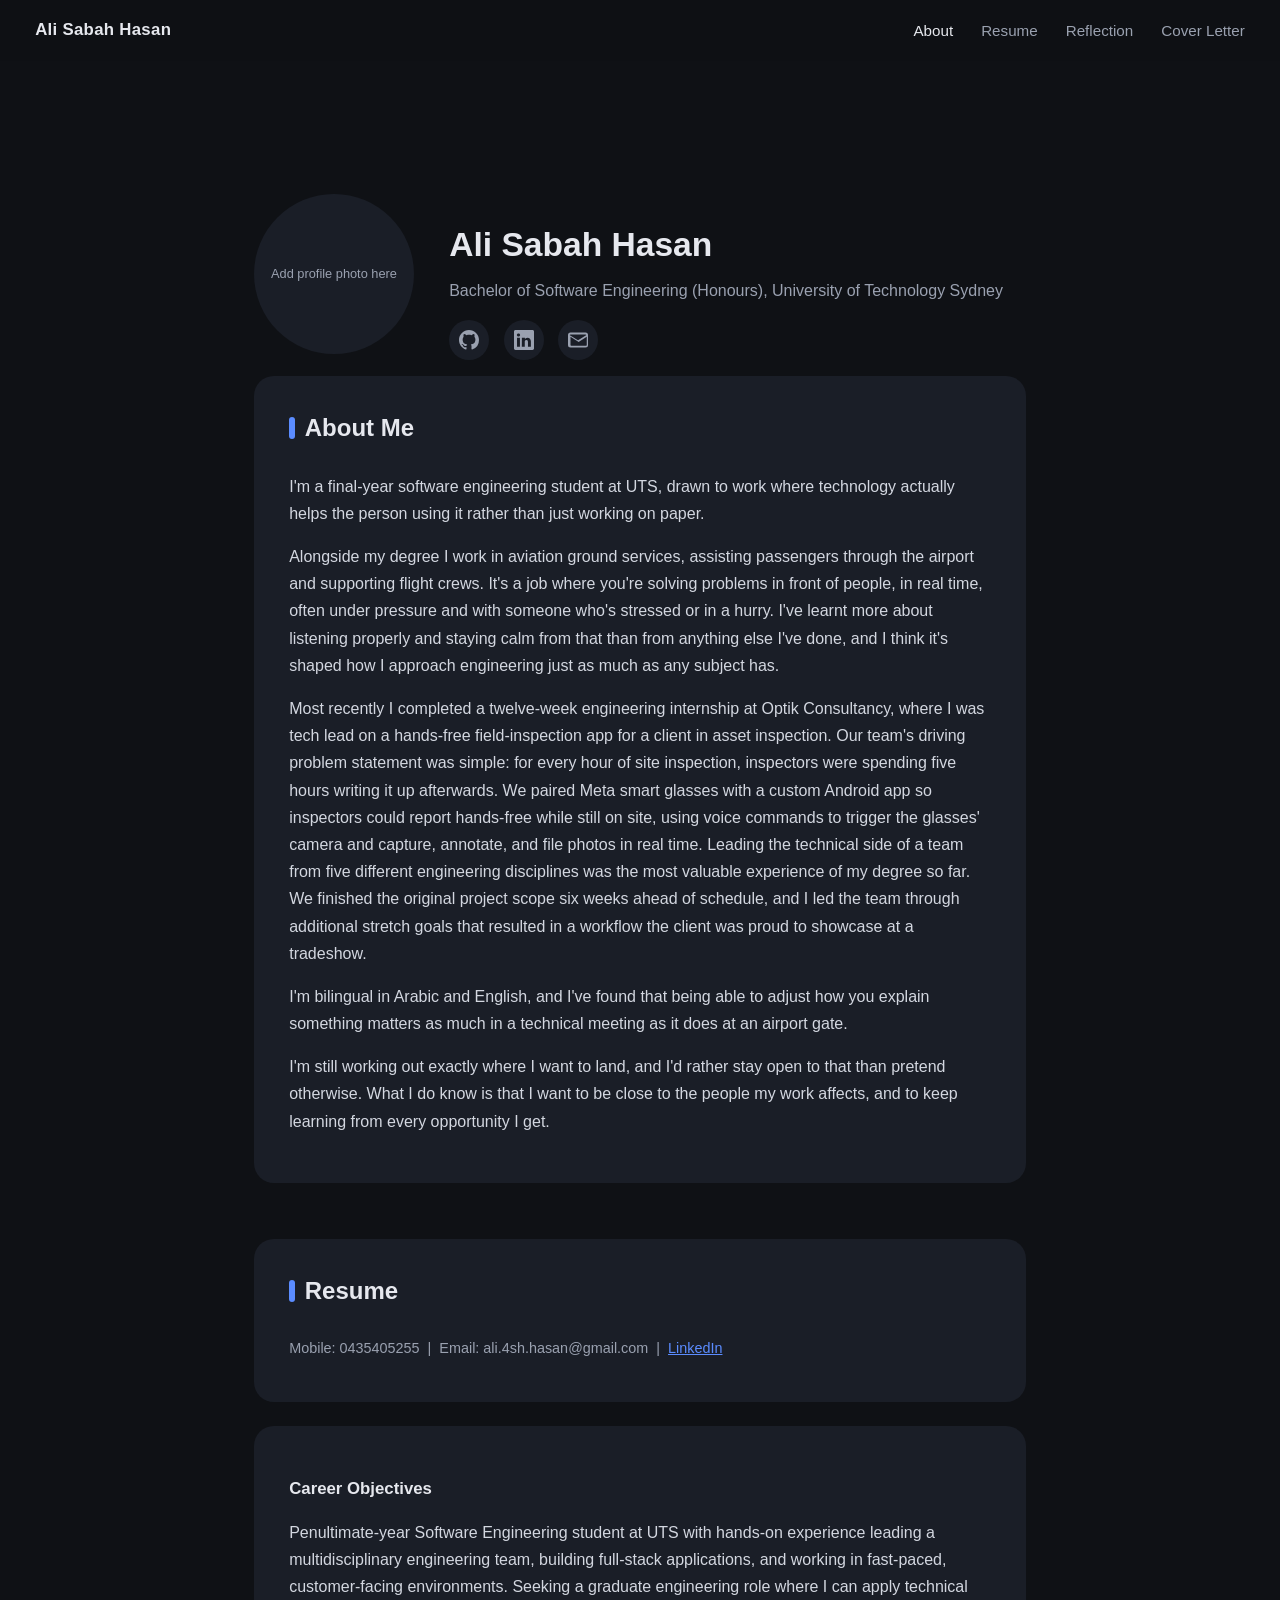
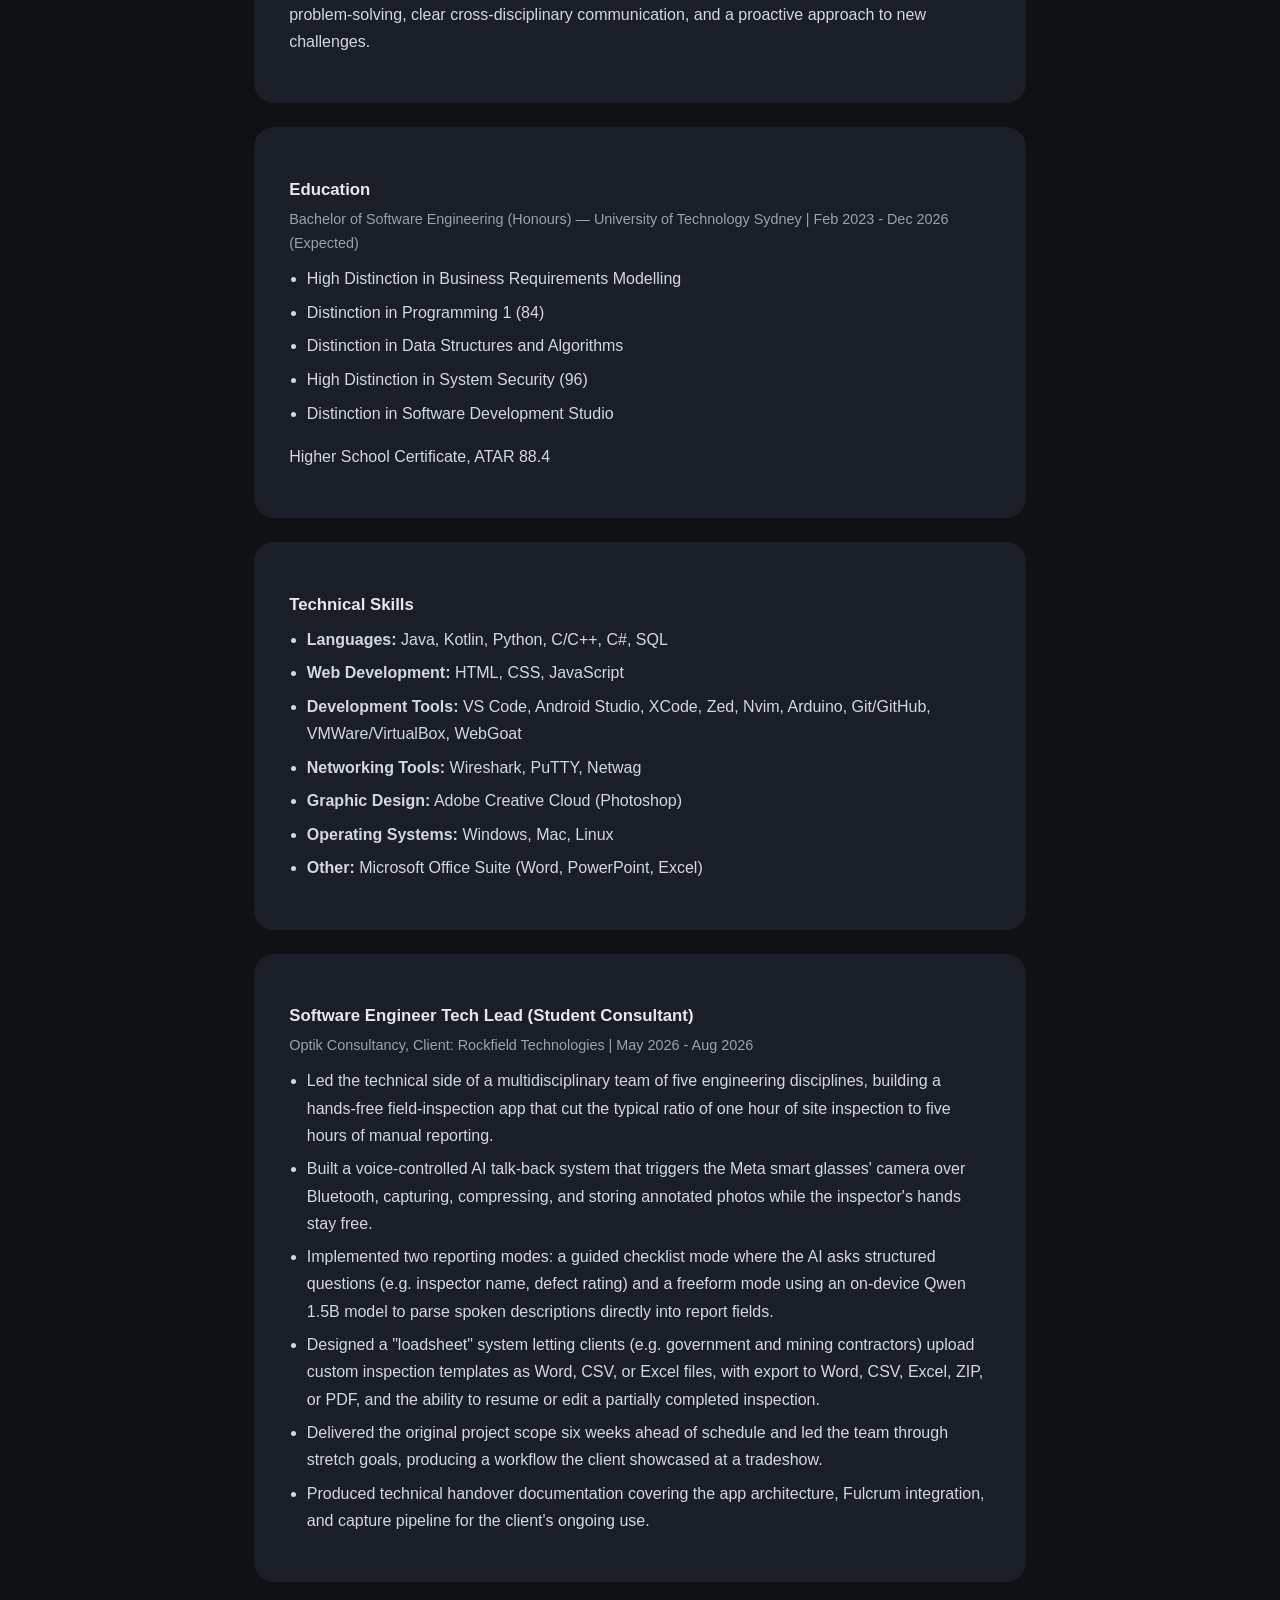
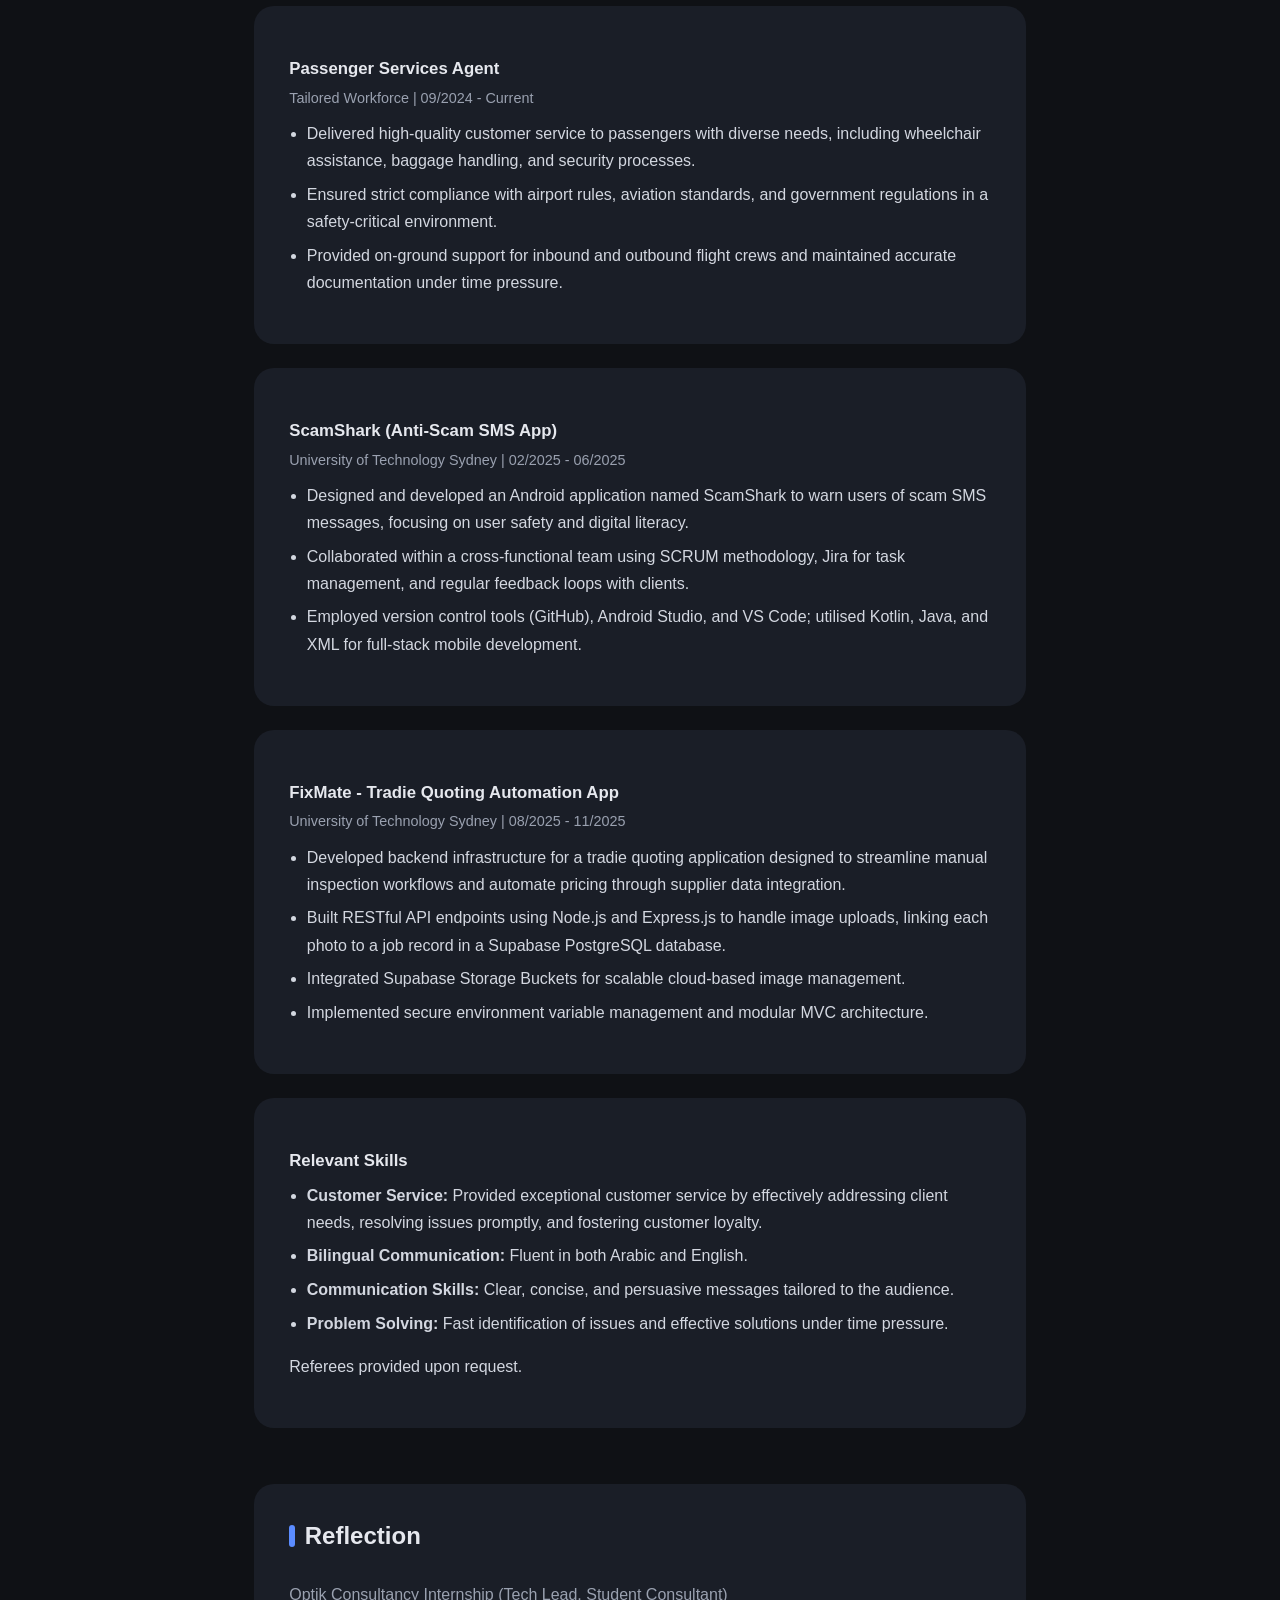
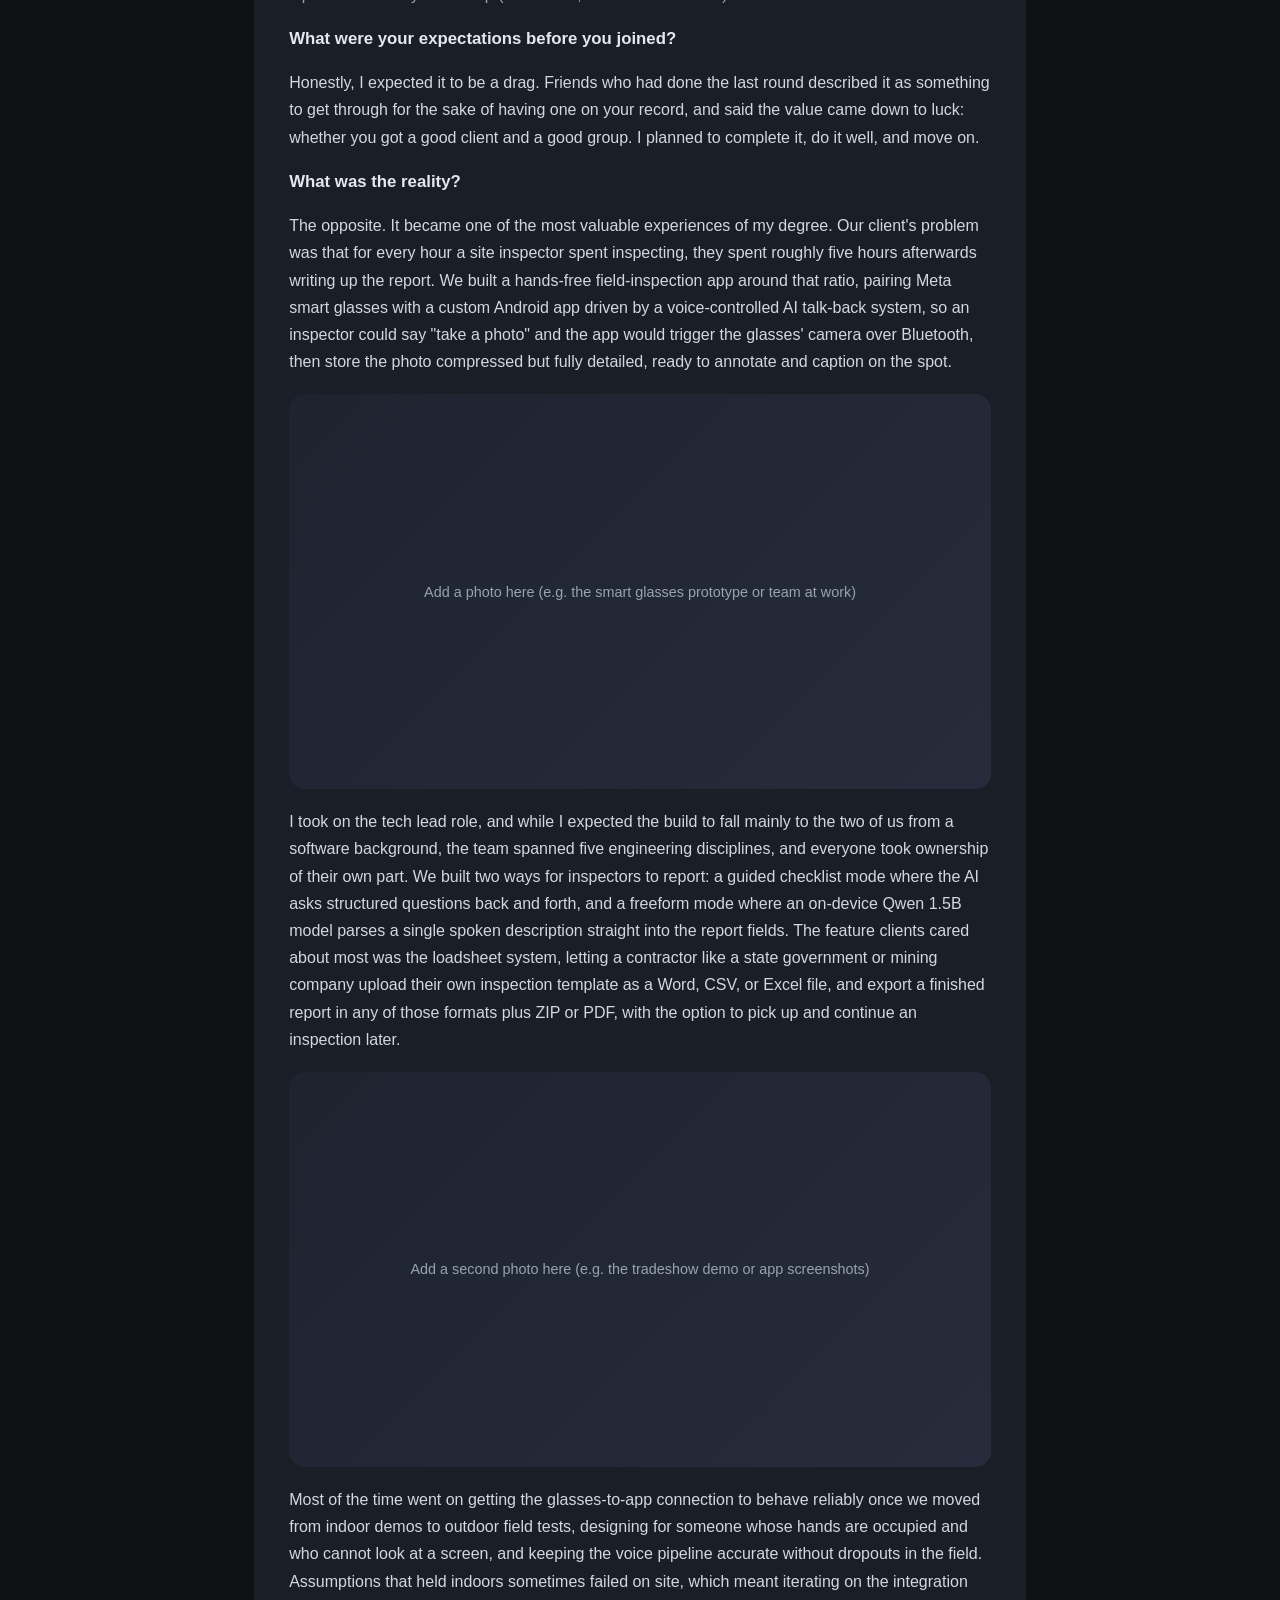
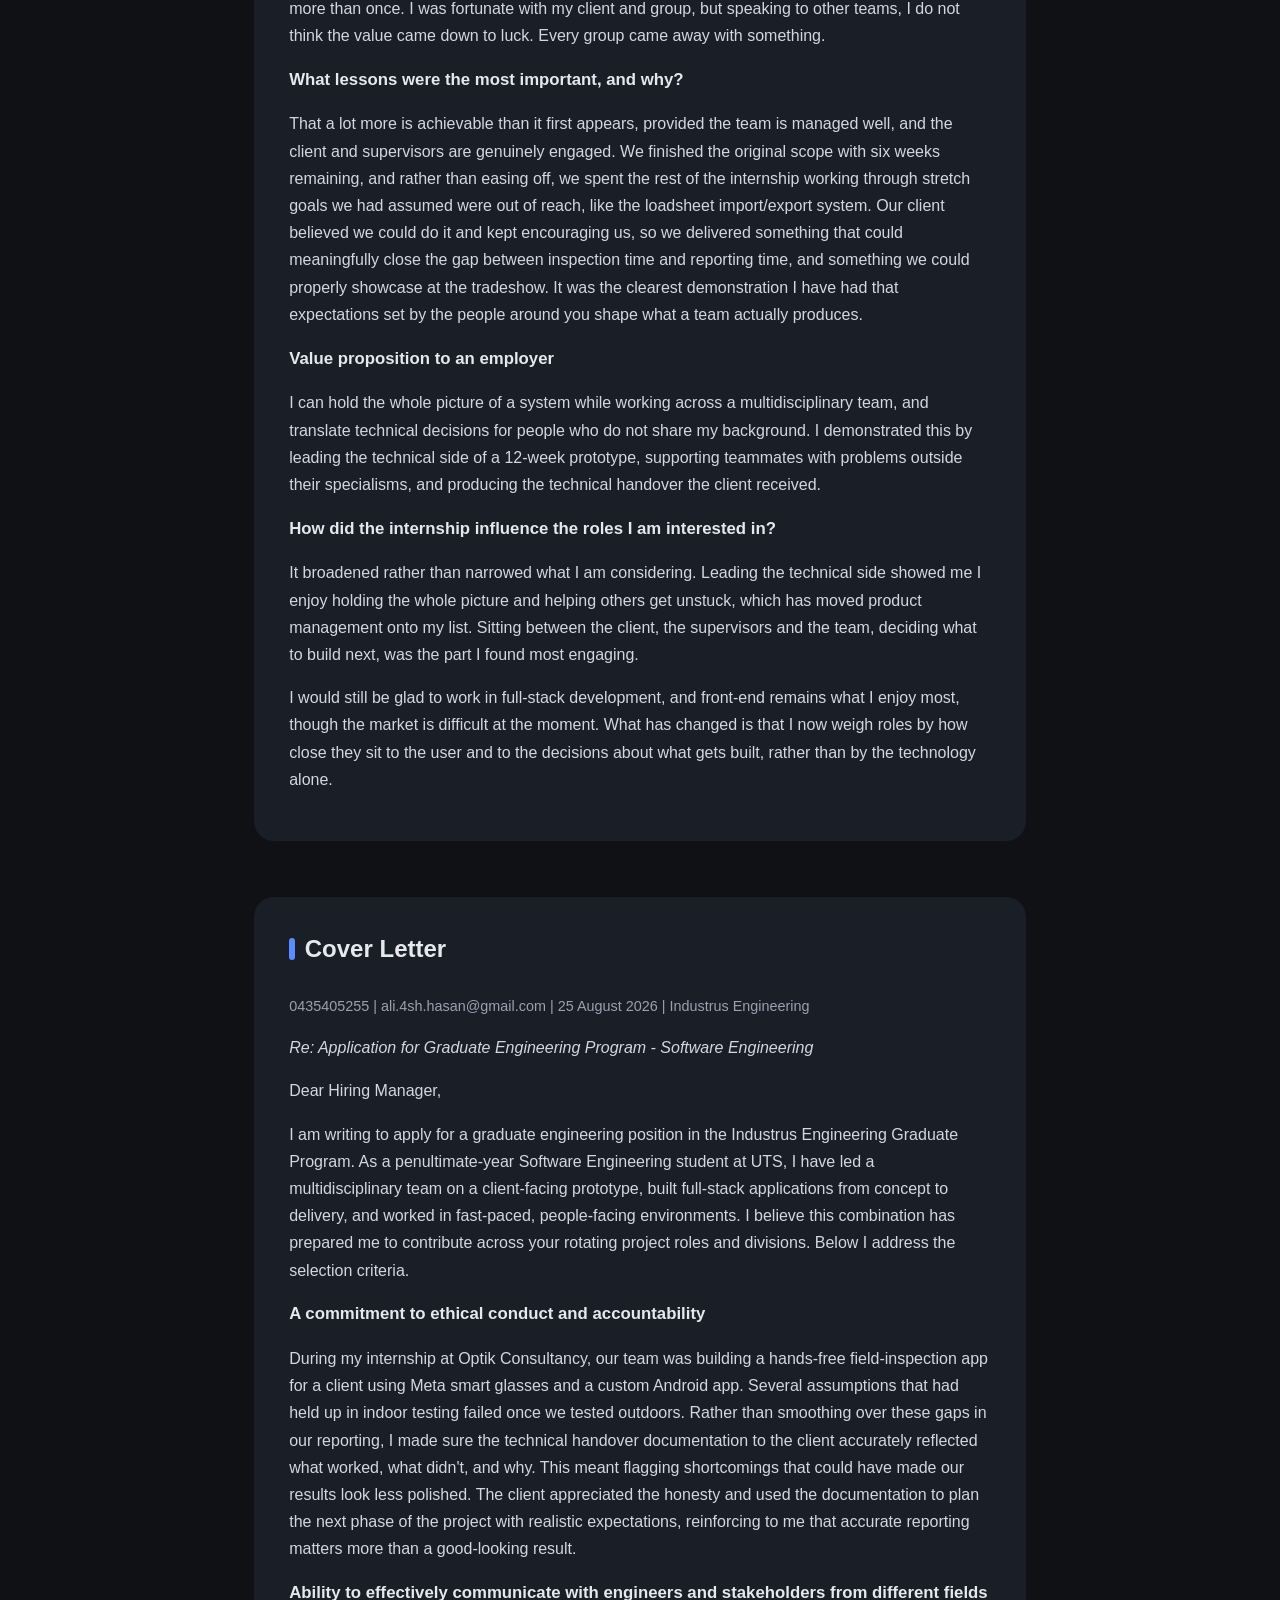
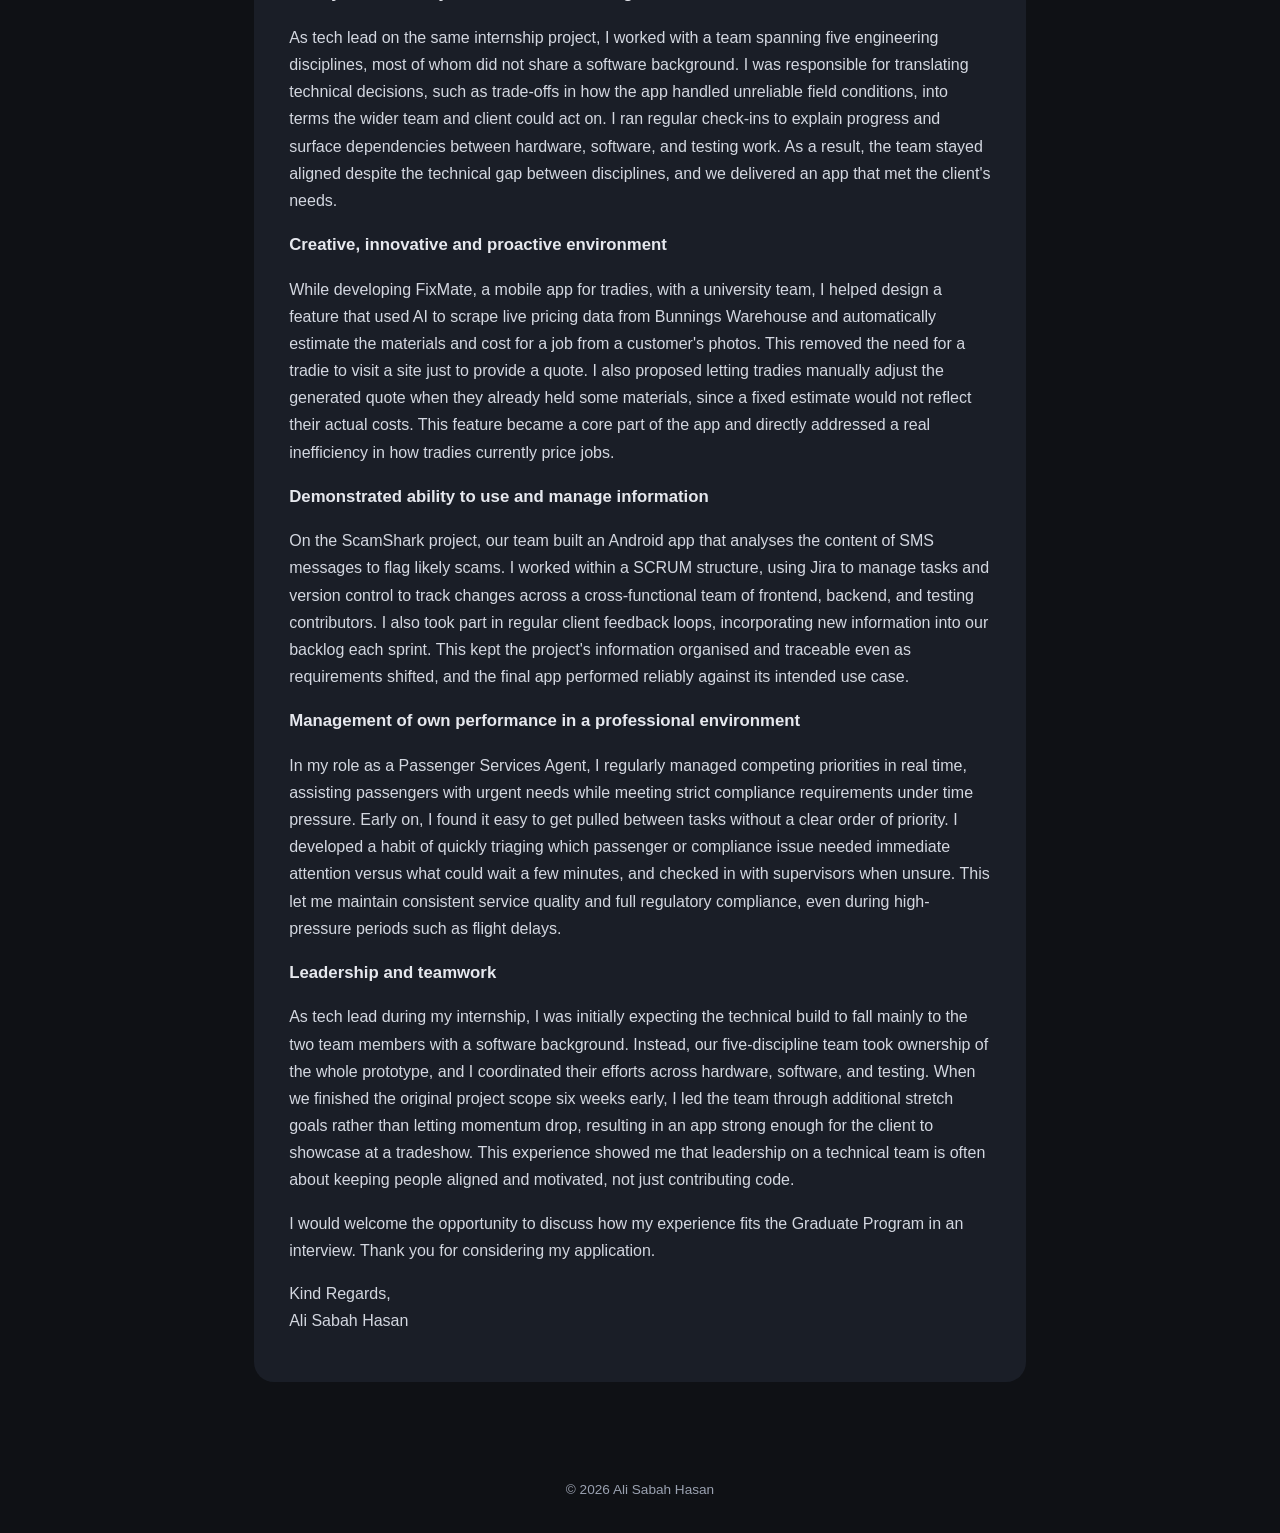
==== index.html @ 3d61dca4 "Style test" ====
<!DOCTYPE html>
<html lang="en">
<head>
<meta charset="UTF-8">
<title>Ali Sabah Hasan | ePortfolio</title>
<link rel="stylesheet" href="style.css">
</head>
<body>
    <nav class="navbar">
      <div class="nav-title">Ali Sabah Hasan</div>
      <button class="nav-toggle" aria-label="Toggle navigation">&#9776;</button>
      <ul class="nav-links">
        <li><a href="#about">About</a></li>
        <li><a href="#resume">Resume</a></li>
        <li><a href="#reflection">Reflection</a></li>
        <li><a href="#cover-letter">Cover Letter</a></li>
      </ul>
    </nav>


  <div class="container">

    <!-- ABOUT -->
    <section id="about">
      <div class="hero">
        <div class="hero-photo">
          <!-- IMAGE PLACEHOLDER: replace this div with <img src="assets/profile.jpg" alt="Ali Sabah Hasan"> -->
          Add profile photo here
        </div>
        <div class="hero-text">
          <h1>Ali Sabah Hasan</h1>
          <p class="subtitle">Bachelor of Software Engineering (Honours), University of Technology Sydney</p>
          <div class="social-icons">
            <a href="https://github.com/Vin-Renoux" target="_blank" aria-label="GitHub"><svg viewBox="0 0 16 16"><path d="M8 0C3.58 0 0 3.58 0 8c0 3.54 2.29 6.53 5.47 7.59.4.07.55-.17.55-.38
0-.19-.01-.82-.01-1.49-2.01.37-2.53-.49-2.69-.94-.09-.23-.48-.94-.82-1.13-.28-.15-.68-.52-.01-.53.63-.01
1.08.58 1.23.82.72 1.21 1.87.87 2.33.66.07-.52.28-.87.51-1.07-1.78-.2-3.64-.89-3.64-3.95
0-.87.31-1.59.82-2.15-.08-.2-.36-1.02.08-2.12 0 0 .67-.21 2.2.82.64-.18 1.32-.27 2-.27.68
0 1.36.09 2 .27 1.53-1.04 2.2-.82 2.2-.82.44 1.1.16 1.92.08 2.12.51.56.82 1.27.82
2.15 0 3.07-1.87 3.75-3.65 3.95.29.25.54.73.54 1.48
0 1.07-.01 1.93-.01 2.2 0 .21.15.46.55.38A8.01 8.01 0 0 0 16 8c0-4.42-3.58-8-8-8z"/></svg></a>
            <a href="https://www.linkedin.com/in/ali-sabah-hasan" target="_blank" aria-label="LinkedIn"><svg viewBox="0 0 16 16"><path d="M0 1.15C0 .52.53 0 1.19 0h13.62C15.47 0 16 .52 16 1.15v13.7c0
.63-.53 1.15-1.19 1.15H1.19C.53 16 0 15.48 0 14.85V1.15zM4.75 13.4V6.16H2.42v7.24h2.33zM3.59
5.16c.81 0 1.32-.54 1.32-1.2-.01-.68-.5-1.19-1.3-1.19-.8 0-1.32.51-1.32
1.19 0 .66.5 1.2 1.29 1.2h.01zM6.29 13.4h2.33V9.37c0-.22.02-.43.08-.59.18-.43.58-.88
1.25-.88.88 0 1.23.67 1.23 1.65v3.85h2.33V9.28c0-2.15-1.15-3.15-2.68-3.15-1.24
0-1.79.68-2.1 1.16h.02V6.16H6.29c.03.66 0 7.24 0 7.24z"/></svg></a>
            <a href="mailto:ali.4sh.hasan@gmail.com" aria-label="Email"><svg viewBox="0 0 16 16"><path d="M0 4a2 2 0 0 1 2-2h12a2 2 0 0 1 2 2v8a2 2 0 0 1-2 2H2a2 2 0 0 1-2-2V4zm2-.5a.5.5
0 0 0-.5.5v.217l6.5 4.061 6.5-4.061V4a.5.5 0 0 0-.5-.5H2zm13 1.98-6.5 4.061-6.5-4.061V12a.5.5
0 0 0 .5.5h12a.5.5 0 0 0 .5-.5V5.48z"/></svg></a>
          </div>
        </div>
      </div>

      <div class="card">
        <h2 class="section-title">About Me</h2>
        <p>I'm a final-year software engineering student at UTS, drawn to work where technology actually helps the person using it rather than just working on paper.</p>
        <p>Alongside my degree I work in aviation ground services, assisting passengers through the airport and supporting flight crews. It's a job where you're solving problems in front of people, in real time, often under pressure and with someone who's stressed or in a hurry. I've learnt more about listening properly and staying calm from that than from anything else I've done, and I think it's shaped how I approach engineering just as much as any subject has.</p>
        <p>Most recently I completed a twelve-week engineering internship at Optik Consultancy, where I was tech lead on a hands-free field-inspection app for a client in asset inspection. Our team's driving problem statement was simple: for every hour of site inspection, inspectors were spending five hours writing it up afterwards. We paired Meta smart glasses with a custom Android app so inspectors could report hands-free while still on site, using voice commands to trigger the glasses' camera and capture, annotate, and file photos in real time. Leading the technical side of a team from five different engineering disciplines was the most valuable experience of my degree so far. We finished the original project scope six weeks ahead of schedule, and I led the team through additional stretch goals that resulted in a workflow the client was proud to showcase at a tradeshow.</p>
        <p>I'm bilingual in Arabic and English, and I've found that being able to adjust how you explain something matters as much in a technical meeting as it does at an airport gate.</p>
        <p>I'm still working out exactly where I want to land, and I'd rather stay open to that than pretend otherwise. What I do know is that I want to be close to the people my work affects, and to keep learning from every opportunity I get.</p>
      </div>
    </section>

    <!-- RESUME -->
    <section id="resume">
      <div class="card">
        <h2 class="section-title">Resume</h2>
        <p class="meta">Mobile: 0435405255 &nbsp;|&nbsp; Email: ali.4sh.hasan@gmail.com &nbsp;|&nbsp;
        <a href="https://www.linkedin.com/in/ali-sabah-hasan" target="_blank" style="color:var(--accent);">LinkedIn</a></p>
      </div>

      <div class="card">
        <h3>Career Objectives</h3>
        <p>Penultimate-year Software Engineering student at UTS with hands-on experience leading a multidisciplinary engineering team, building full-stack applications, and working in fast-paced, customer-facing environments. Seeking a graduate engineering role where I can apply technical problem-solving, clear cross-disciplinary communication, and a proactive approach to new challenges.</p>
      </div>

      <div class="card">
        <h3>Education</h3>
        <p class="meta">Bachelor of Software Engineering (Honours) &mdash; University of Technology Sydney | Feb 2023 - Dec 2026 (Expected)</p>
        <ul class="bullets">
          <li>High Distinction in Business Requirements Modelling</li>
          <li>Distinction in Programming 1 (84)</li>
          <li>Distinction in Data Structures and Algorithms</li>
          <li>High Distinction in System Security (96)</li>
          <li>Distinction in Software Development Studio</li>
        </ul>
        <p>Higher School Certificate, ATAR 88.4</p>
      </div>

      <div class="card">
        <h3>Technical Skills</h3>
        <ul class="bullets">
          <li><strong>Languages:</strong> Java, Kotlin, Python, C/C++, C#, SQL</li>
          <li><strong>Web Development:</strong> HTML, CSS, JavaScript</li>
          <li><strong>Development Tools:</strong> VS Code, Android Studio, XCode, Zed, Nvim, Arduino, Git/GitHub, VMWare/VirtualBox, WebGoat</li>
          <li><strong>Networking Tools:</strong> Wireshark, PuTTY, Netwag</li>
          <li><strong>Graphic Design:</strong> Adobe Creative Cloud (Photoshop)</li>
          <li><strong>Operating Systems:</strong> Windows, Mac, Linux</li>
          <li><strong>Other:</strong> Microsoft Office Suite (Word, PowerPoint, Excel)</li>
        </ul>
      </div>

      <div class="card">
        <h3>Software Engineer Tech Lead (Student Consultant)</h3>
        <p class="meta">Optik Consultancy, Client: Rockfield Technologies | May 2026 - Aug 2026</p>
        <ul class="bullets">
          <li>Led the technical side of a multidisciplinary team of five engineering disciplines, building a hands-free field-inspection app that cut the typical ratio of one hour of site inspection to five hours of manual reporting.</li>
          <li>Built a voice-controlled AI talk-back system that triggers the Meta smart glasses' camera over Bluetooth, capturing, compressing, and storing annotated photos while the inspector's hands stay free.</li>
          <li>Implemented two reporting modes: a guided checklist mode where the AI asks structured questions (e.g. inspector name, defect rating) and a freeform mode using an on-device Qwen 1.5B model to parse spoken descriptions directly into report fields.</li>
          <li>Designed a "loadsheet" system letting clients (e.g. government and mining contractors) upload custom inspection templates as Word, CSV, or Excel files, with export to Word, CSV, Excel, ZIP, or PDF, and the ability to resume or edit a partially completed inspection.</li>
          <li>Delivered the original project scope six weeks ahead of schedule and led the team through stretch goals, producing a workflow the client showcased at a tradeshow.</li>
          <li>Produced technical handover documentation covering the app architecture, Fulcrum integration, and capture pipeline for the client's ongoing use.</li>
        </ul>
      </div>

      <div class="card">
        <h3>Passenger Services Agent</h3>
        <p class="meta">Tailored Workforce | 09/2024 - Current</p>
        <ul class="bullets">
          <li>Delivered high-quality customer service to passengers with diverse needs, including wheelchair assistance, baggage handling, and security processes.</li>
          <li>Ensured strict compliance with airport rules, aviation standards, and government regulations in a safety-critical environment.</li>
          <li>Provided on-ground support for inbound and outbound flight crews and maintained accurate documentation under time pressure.</li>
        </ul>
      </div>

      <div class="card">
        <h3>ScamShark (Anti-Scam SMS App)</h3>
        <p class="meta">University of Technology Sydney | 02/2025 - 06/2025</p>
        <ul class="bullets">
          <li>Designed and developed an Android application named ScamShark to warn users of scam SMS messages, focusing on user safety and digital literacy.</li>
          <li>Collaborated within a cross-functional team using SCRUM methodology, Jira for task management, and regular feedback loops with clients.</li>
          <li>Employed version control tools (GitHub), Android Studio, and VS Code; utilised Kotlin, Java, and XML for full-stack mobile development.</li>
        </ul>
      </div>

      <div class="card">
        <h3>FixMate - Tradie Quoting Automation App</h3>
        <p class="meta">University of Technology Sydney | 08/2025 - 11/2025</p>
        <ul class="bullets">
          <li>Developed backend infrastructure for a tradie quoting application designed to streamline manual inspection workflows and automate pricing through supplier data integration.</li>
          <li>Built RESTful API endpoints using Node.js and Express.js to handle image uploads, linking each photo to a job record in a Supabase PostgreSQL database.</li>
          <li>Integrated Supabase Storage Buckets for scalable cloud-based image management.</li>
          <li>Implemented secure environment variable management and modular MVC architecture.</li>
        </ul>
      </div>

      <div class="card">
        <h3>Relevant Skills</h3>
        <ul class="bullets">
          <li><strong>Customer Service:</strong> Provided exceptional customer service by effectively addressing client needs, resolving issues promptly, and fostering customer loyalty.</li>
          <li><strong>Bilingual Communication:</strong> Fluent in both Arabic and English.</li>
          <li><strong>Communication Skills:</strong> Clear, concise, and persuasive messages tailored to the audience.</li>
          <li><strong>Problem Solving:</strong> Fast identification of issues and effective solutions under time pressure.</li>
        </ul>
        <p>Referees provided upon request.</p>
      </div>
    </section>

    <!-- REFLECTION -->
    <section id="reflection">
      <div class="card">
        <h2 class="section-title">Reflection</h2>
        <p class="subtitle">Optik Consultancy Internship (Tech Lead, Student Consultant)</p>

        <h3>What were your expectations before you joined?</h3>
        <p>Honestly, I expected it to be a drag. Friends who had done the last round described it as something to get through for the sake of having one on your record, and said the value came down to luck: whether you got a good client and a good group. I planned to complete it, do it well, and move on.</p>

        <h3>What was the reality?</h3>
        <p>The opposite. It became one of the most valuable experiences of my degree. Our client's problem was that for every hour a site inspector spent inspecting, they spent roughly five hours afterwards writing up the report. We built a hands-free field-inspection app around that ratio, pairing Meta smart glasses with a custom Android app driven by a voice-controlled AI talk-back system, so an inspector could say "take a photo" and the app would trigger the glasses' camera over Bluetooth, then store the photo compressed but fully detailed, ready to annotate and caption on the spot.</p>

        <div class="image-placeholder">
          <!-- IMAGE PLACEHOLDER 1: replace with <img src="assets/internship-photo-1.jpg" alt="Internship prototype photo"> -->
          Add a photo here (e.g. the smart glasses prototype or team at work)
        </div>

        <p>I took on the tech lead role, and while I expected the build to fall mainly to the two of us from a software background, the team spanned five engineering disciplines, and everyone took ownership of their own part. We built two ways for inspectors to report: a guided checklist mode where the AI asks structured questions back and forth, and a freeform mode where an on-device Qwen 1.5B model parses a single spoken description straight into the report fields. The feature clients cared about most was the loadsheet system, letting a contractor like a state government or mining company upload their own inspection template as a Word, CSV, or Excel file, and export a finished report in any of those formats plus ZIP or PDF, with the option to pick up and continue an inspection later.</p>

        <div class="image-placeholder">
          <!-- IMAGE PLACEHOLDER 2: replace with <img src="assets/internship-photo-2.jpg" alt="Internship tradeshow or demo photo"> -->
          Add a second photo here (e.g. the tradeshow demo or app screenshots)
        </div>

        <p>Most of the time went on getting the glasses-to-app connection to behave reliably once we moved from indoor demos to outdoor field tests, designing for someone whose hands are occupied and who cannot look at a screen, and keeping the voice pipeline accurate without dropouts in the field. Assumptions that held indoors sometimes failed on site, which meant iterating on the integration more than once. I was fortunate with my client and group, but speaking to other teams, I do not think the value came down to luck. Every group came away with something.</p>

        <h3>What lessons were the most important, and why?</h3>
        <p>That a lot more is achievable than it first appears, provided the team is managed well, and the client and supervisors are genuinely engaged. We finished the original scope with six weeks remaining, and rather than easing off, we spent the rest of the internship working through stretch goals we had assumed were out of reach, like the loadsheet import/export system. Our client believed we could do it and kept encouraging us, so we delivered something that could meaningfully close the gap between inspection time and reporting time, and something we could properly showcase at the tradeshow. It was the clearest demonstration I have had that expectations set by the people around you shape what a team actually produces.</p>

        <h3>Value proposition to an employer</h3>
        <p>I can hold the whole picture of a system while working across a multidisciplinary team, and translate technical decisions for people who do not share my background. I demonstrated this by leading the technical side of a 12-week prototype, supporting teammates with problems outside their specialisms, and producing the technical handover the client received.</p>

        <h3>How did the internship influence the roles I am interested in?</h3>
        <p>It broadened rather than narrowed what I am considering. Leading the technical side showed me I enjoy holding the whole picture and helping others get unstuck, which has moved product management onto my list. Sitting between the client, the supervisors and the team, deciding what to build next, was the part I found most engaging.</p>
        <p>I would still be glad to work in full-stack development, and front-end remains what I enjoy most, though the market is difficult at the moment. What has changed is that I now weigh roles by how close they sit to the user and to the decisions about what gets built, rather than by the technology alone.</p>
      </div>
    </section>

    <!-- COVER LETTER -->
    <section id="cover-letter">
      <div class="card">
        <h2 class="section-title">Cover Letter</h2>
        <p class="meta">0435405255 | ali.4sh.hasan@gmail.com | 25 August 2026 | Industrus Engineering</p>
        <p><em>Re: Application for Graduate Engineering Program - Software Engineering</em></p>
        <p>Dear Hiring Manager,</p>
        <p>I am writing to apply for a graduate engineering position in the Industrus Engineering Graduate Program. As a penultimate-year Software Engineering student at UTS, I have led a multidisciplinary team on a client-facing prototype, built full-stack applications from concept to delivery, and worked in fast-paced, people-facing environments. I believe this combination has prepared me to contribute across your rotating project roles and divisions. Below I address the selection criteria.</p>

        <h3>A commitment to ethical conduct and accountability</h3>
        <p>During my internship at Optik Consultancy, our team was building a hands-free field-inspection app for a client using Meta smart glasses and a custom Android app. Several assumptions that had held up in indoor testing failed once we tested outdoors. Rather than smoothing over these gaps in our reporting, I made sure the technical handover documentation to the client accurately reflected what worked, what didn't, and why. This meant flagging shortcomings that could have made our results look less polished. The client appreciated the honesty and used the documentation to plan the next phase of the project with realistic expectations, reinforcing to me that accurate reporting matters more than a good-looking result.</p>

        <h3>Ability to effectively communicate with engineers and stakeholders from different fields</h3>
        <p>As tech lead on the same internship project, I worked with a team spanning five engineering disciplines, most of whom did not share a software background. I was responsible for translating technical decisions, such as trade-offs in how the app handled unreliable field conditions, into terms the wider team and client could act on. I ran regular check-ins to explain progress and surface dependencies between hardware, software, and testing work. As a result, the team stayed aligned despite the technical gap between disciplines, and we delivered an app that met the client's needs.</p>

        <h3>Creative, innovative and proactive environment</h3>
        <p>While developing FixMate, a mobile app for tradies, with a university team, I helped design a feature that used AI to scrape live pricing data from Bunnings Warehouse and automatically estimate the materials and cost for a job from a customer's photos. This removed the need for a tradie to visit a site just to provide a quote. I also proposed letting tradies manually adjust the generated quote when they already held some materials, since a fixed estimate would not reflect their actual costs. This feature became a core part of the app and directly addressed a real inefficiency in how tradies currently price jobs.</p>

        <h3>Demonstrated ability to use and manage information</h3>
        <p>On the ScamShark project, our team built an Android app that analyses the content of SMS messages to flag likely scams. I worked within a SCRUM structure, using Jira to manage tasks and version control to track changes across a cross-functional team of frontend, backend, and testing contributors. I also took part in regular client feedback loops, incorporating new information into our backlog each sprint. This kept the project's information organised and traceable even as requirements shifted, and the final app performed reliably against its intended use case.</p>

        <h3>Management of own performance in a professional environment</h3>
        <p>In my role as a Passenger Services Agent, I regularly managed competing priorities in real time, assisting passengers with urgent needs while meeting strict compliance requirements under time pressure. Early on, I found it easy to get pulled between tasks without a clear order of priority. I developed a habit of quickly triaging which passenger or compliance issue needed immediate attention versus what could wait a few minutes, and checked in with supervisors when unsure. This let me maintain consistent service quality and full regulatory compliance, even during high-pressure periods such as flight delays.</p>

        <h3>Leadership and teamwork</h3>
        <p>As tech lead during my internship, I was initially expecting the technical build to fall mainly to the two team members with a software background. Instead, our five-discipline team took ownership of the whole prototype, and I coordinated their efforts across hardware, software, and testing. When we finished the original project scope six weeks early, I led the team through additional stretch goals rather than letting momentum drop, resulting in an app strong enough for the client to showcase at a tradeshow. This experience showed me that leadership on a technical team is often about keeping people aligned and motivated, not just contributing code.</p>

        <p>I would welcome the opportunity to discuss how my experience fits the Graduate Program in an interview. Thank you for considering my application.</p>
        <p>Kind Regards,<br>Ali Sabah Hasan</p>
      </div>
    </section>

  </div>
  <footer>&copy; 2026 Ali Sabah Hasan</footer>
  <script src="script.js"></script>
</body>
</html>
---- style.css ----
:root {
  --bg: #0f1115;
  --bg-alt: #15181f;
  --card: #1a1e27;
  --text: #e6e8ee;
  --muted: #9aa1b0;
  --accent: #5b8cff;
  --accent-soft: rgba(91,140,255,0.12);
  --radius: 20px;
}
* { box-sizing: border-box; }
html { scroll-behavior: smooth; }
body {
  margin: 0;
  font-family: 'Segoe UI', Arial, sans-serif;
  background: var(--bg);
  color: var(--text);
  line-height: 1.7;
}

.navbar {
  display: flex;
  justify-content: space-between;
  align-items: center;
  background: rgba(15,17,21,0.85);
  backdrop-filter: blur(10px);
  padding: 1rem 2.2rem;
  position: sticky;
  top: 0;
  z-index: 30;
}
.nav-title { font-weight: 700; font-size: 1.05rem; letter-spacing: 0.3px; color: var(--text); }
.nav-links { list-style: none; display: flex; gap: 1.75rem; margin: 0; padding: 0; }
.nav-links a {
  color: var(--muted);
  text-decoration: none;
  font-weight: 500;
  font-size: 0.95rem;
  transition: color 0.25s ease;
}
.nav-links a:hover, .nav-links a.active { color: var(--text); }
.nav-toggle { display: none; background: none; border: none; color: var(--text); font-size: 1.4rem; cursor: pointer; }

.container { max-width: 820px; margin: 0 auto; padding: 3rem 1.5rem 2rem; }

section { padding-top: 2rem; }

.hero {
  display: flex;
  align-items: center;
  gap: 2.2rem;
  flex-wrap: wrap;
  padding: 3rem 0 1rem;
}
.hero-photo {
  width: 160px;
  height: 160px;
  border-radius: 50%;
  background: var(--card);
  display: flex;
  align-items: center;
  justify-content: center;
  color: var(--muted);
  font-size: 0.8rem;
  text-align: center;
  overflow: hidden;
  flex-shrink: 0;
}
.hero-photo img { width: 100%; height: 100%; object-fit: cover; }
.hero-text h1 { margin-bottom: 0.2rem; font-size: 2.1rem; }
.subtitle { color: var(--muted); margin-top: 0; margin-bottom: 1rem; }

.social-icons { display: flex; gap: 0.9rem; margin-top: 0.8rem; }
.social-icons a {
  width: 40px; height: 40px;
  border-radius: 50%;
  background: var(--card);
  display: flex; align-items: center; justify-content: center;
  color: var(--muted);
  transition: background 0.25s ease, color 0.25s ease, transform 0.2s ease;
}
.social-icons a:hover { background: var(--accent-soft); color: var(--accent); transform: translateY(-2px); }
.social-icons svg { width: 20px; height: 20px; fill: currentColor; }

h2.section-title {
  font-size: 1.5rem;
  margin: 0 0 1.5rem 0;
  color: var(--text);
  display: flex;
  align-items: center;
  gap: 0.6rem;
}
h2.section-title::before {
  content: '';
  width: 6px; height: 22px;
  background: var(--accent);
  border-radius: 4px;
  display: inline-block;
}
h3 { font-size: 1.05rem; margin-bottom: 0.15rem; color: var(--text); }
.meta { color: var(--muted); font-size: 0.9rem; margin: 0 0 0.6rem 0; }
ul.bullets { margin-top: 0.4rem; padding-left: 1.1rem; }
ul.bullets li { margin-bottom: 0.4rem; color: #d3d7e0; }
p { color: #d3d7e0; }

.card {
  background: var(--card);
  border-radius: var(--radius);
  padding: 2rem 2.2rem;
  margin-bottom: 1.5rem;
  opacity: 0;
  transform: translateY(18px);
  transition: opacity 0.6s ease, transform 0.6s ease;
}
.card.visible { opacity: 1; transform: translateY(0); }

.image-placeholder {
  width: 100%;
  aspect-ratio: 16 / 9;
  background: linear-gradient(135deg, #1e2330, #262c3b);
  border-radius: 16px;
  display: flex;
  align-items: center;
  justify-content: center;
  color: var(--muted);
  font-size: 0.9rem;
  text-align: center;
  margin: 1.2rem 0;
  padding: 1rem;
}

a.button {
  display: inline-block;
  background: var(--accent);
  color: #0f1115;
  font-weight: 600;
  padding: 0.7rem 1.4rem;
  border-radius: 12px;
  text-decoration: none;
  margin-top: 1rem;
  transition: transform 0.2s ease, box-shadow 0.2s ease;
}
a.button:hover { transform: translateY(-2px); box-shadow: 0 6px 18px rgba(91,140,255,0.35); }

footer { text-align: center; color: var(--muted); font-size: 0.85rem; padding: 2.5rem 0 2rem; }

@media (max-width: 640px) {
  .nav-links {
    position: absolute;
    top: 100%; right: 0;
    background: var(--bg-alt);
    flex-direction: column;
    width: 200px;
    padding: 1rem;
    display: none;
    border-radius: 0 0 12px 12px;
  }
  .nav-links.open { display: flex; }
  .nav-toggle { display: block; }
  .hero { flex-direction: column; text-align: center; }
  .social-icons { justify-content: center; }
  .card { padding: 1.5rem; }
}
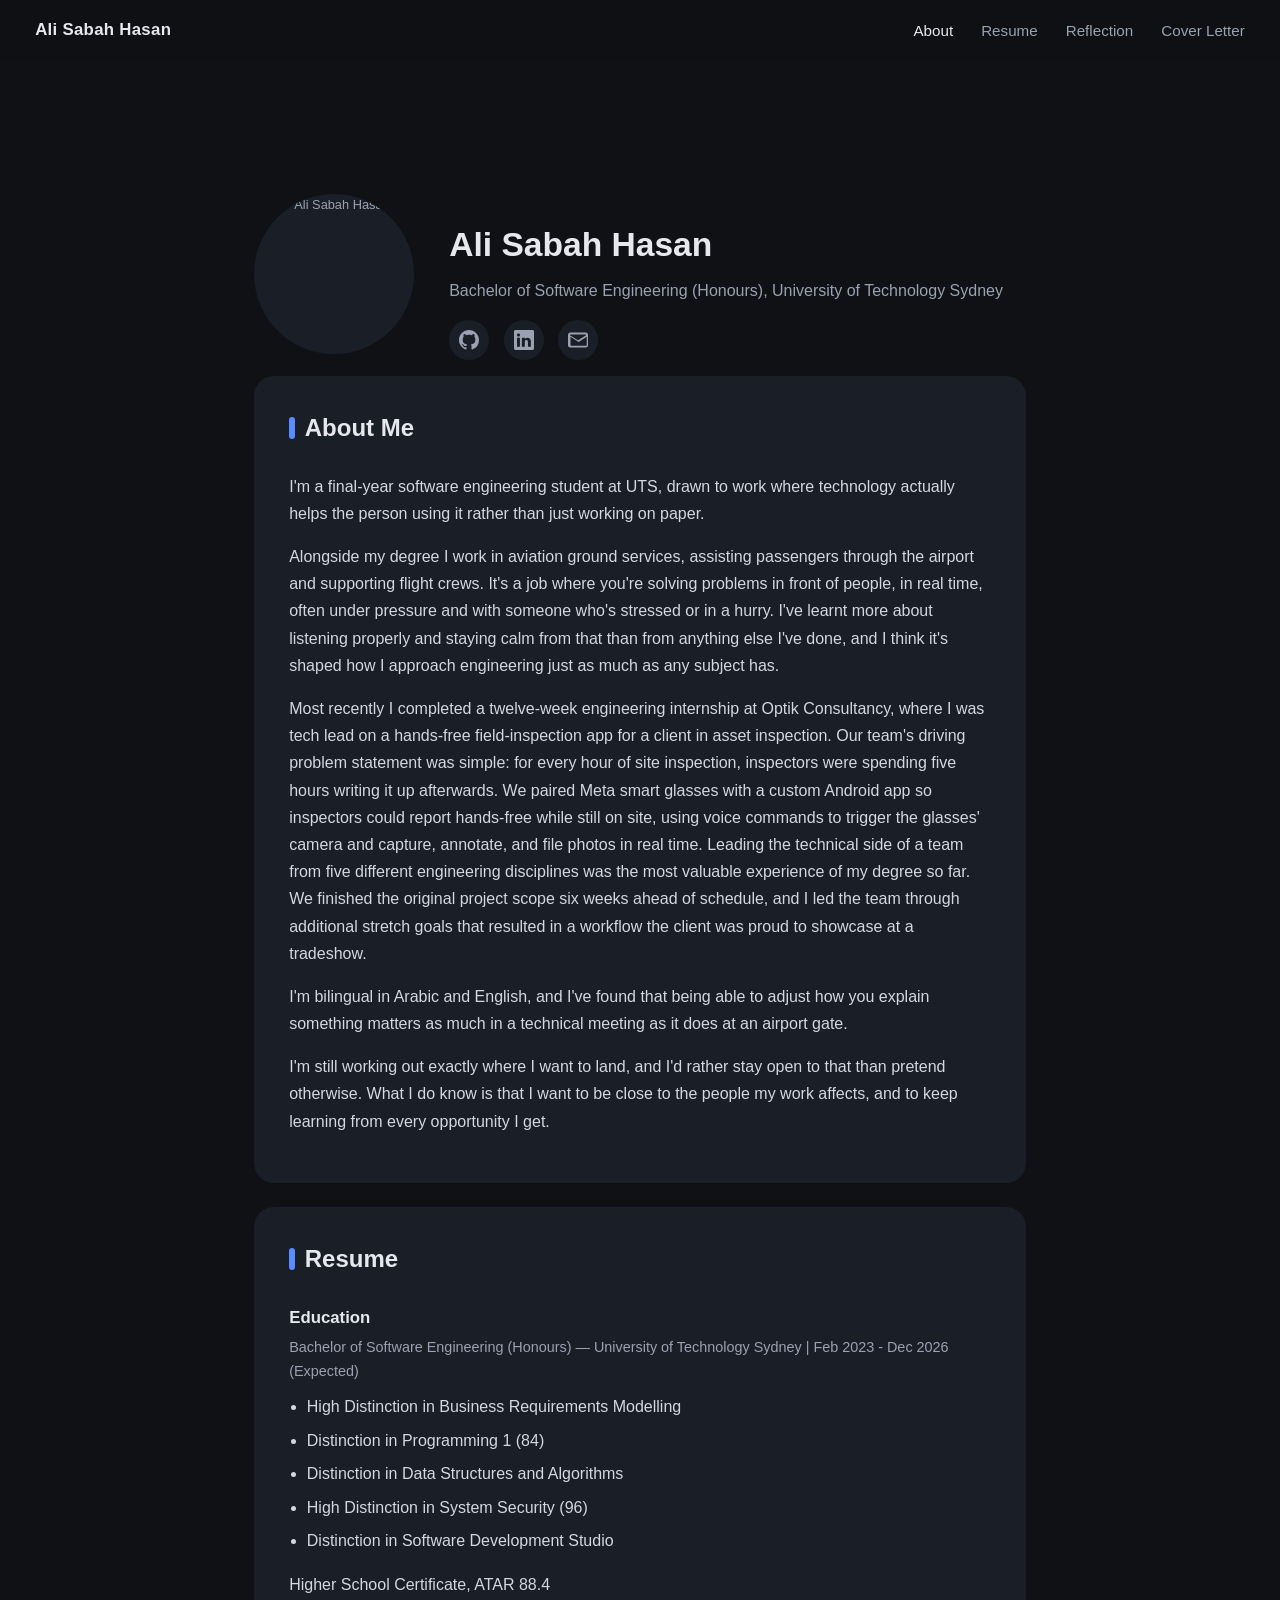
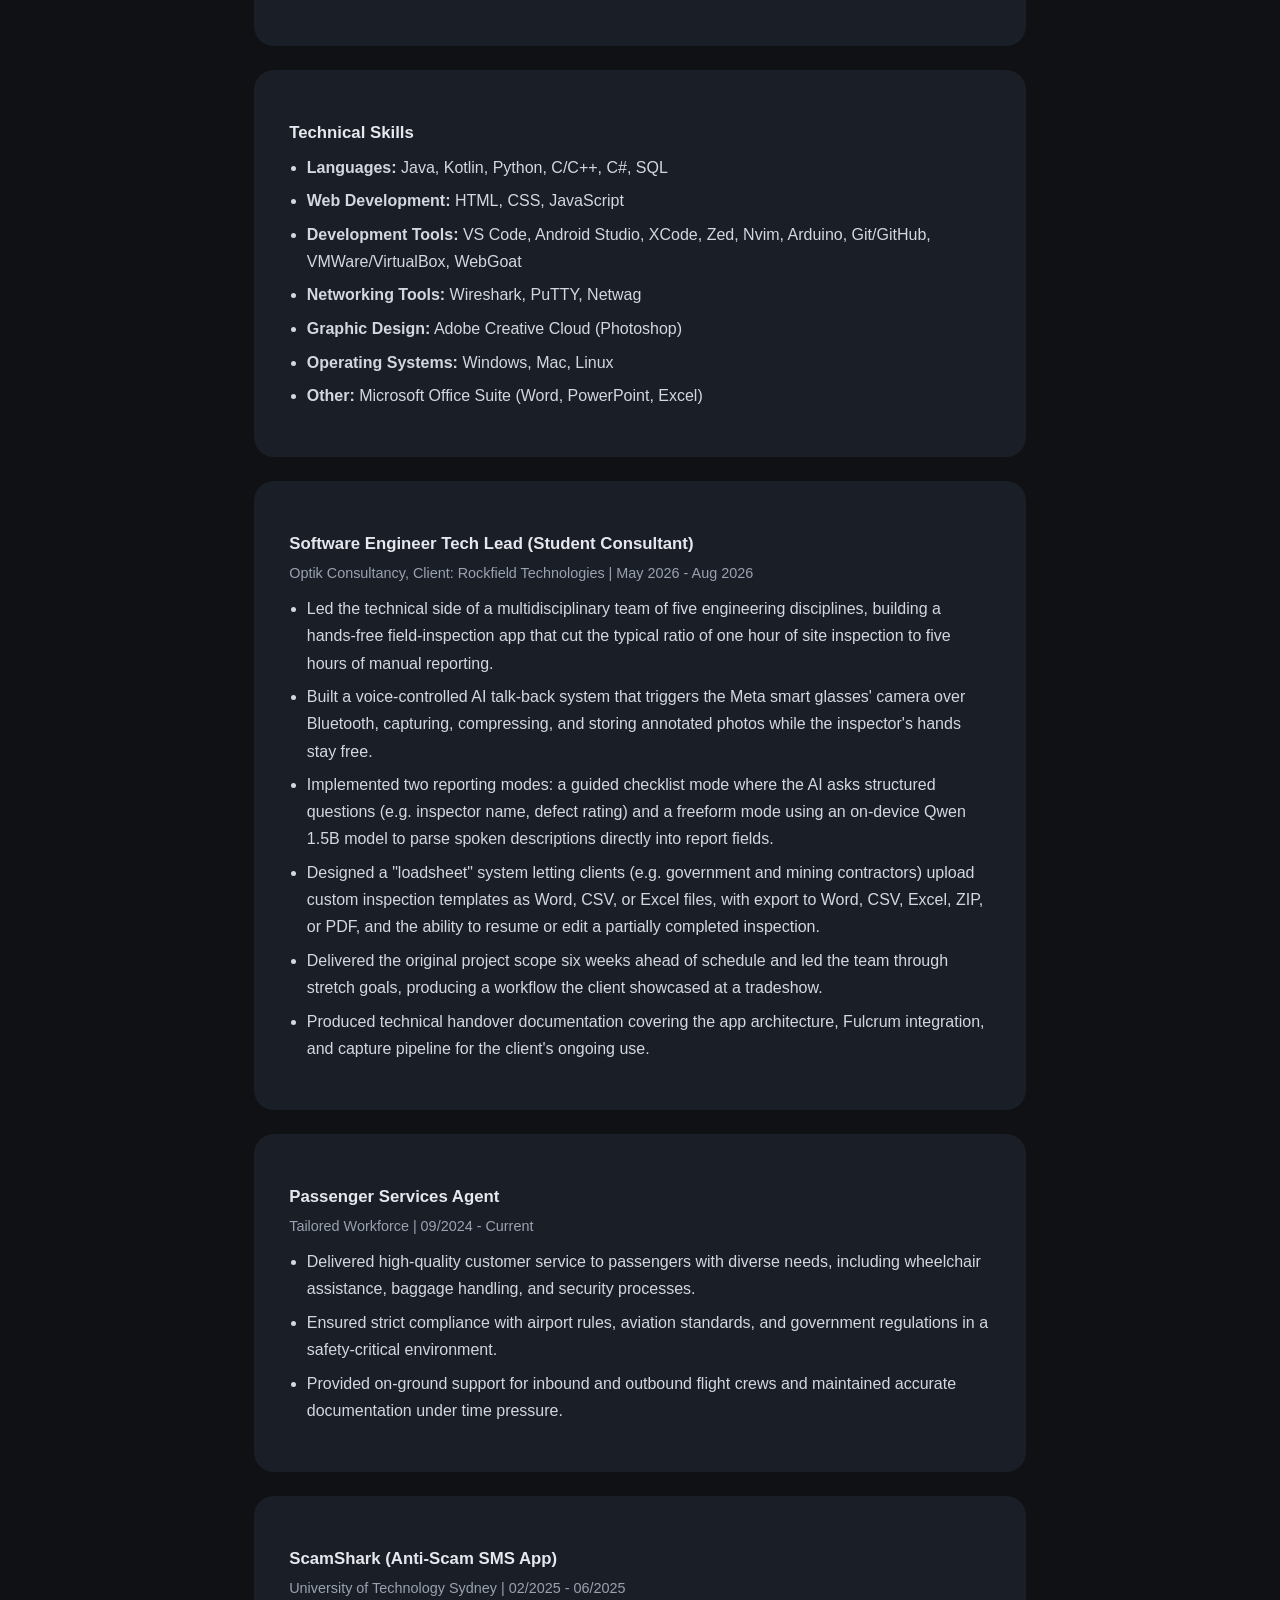
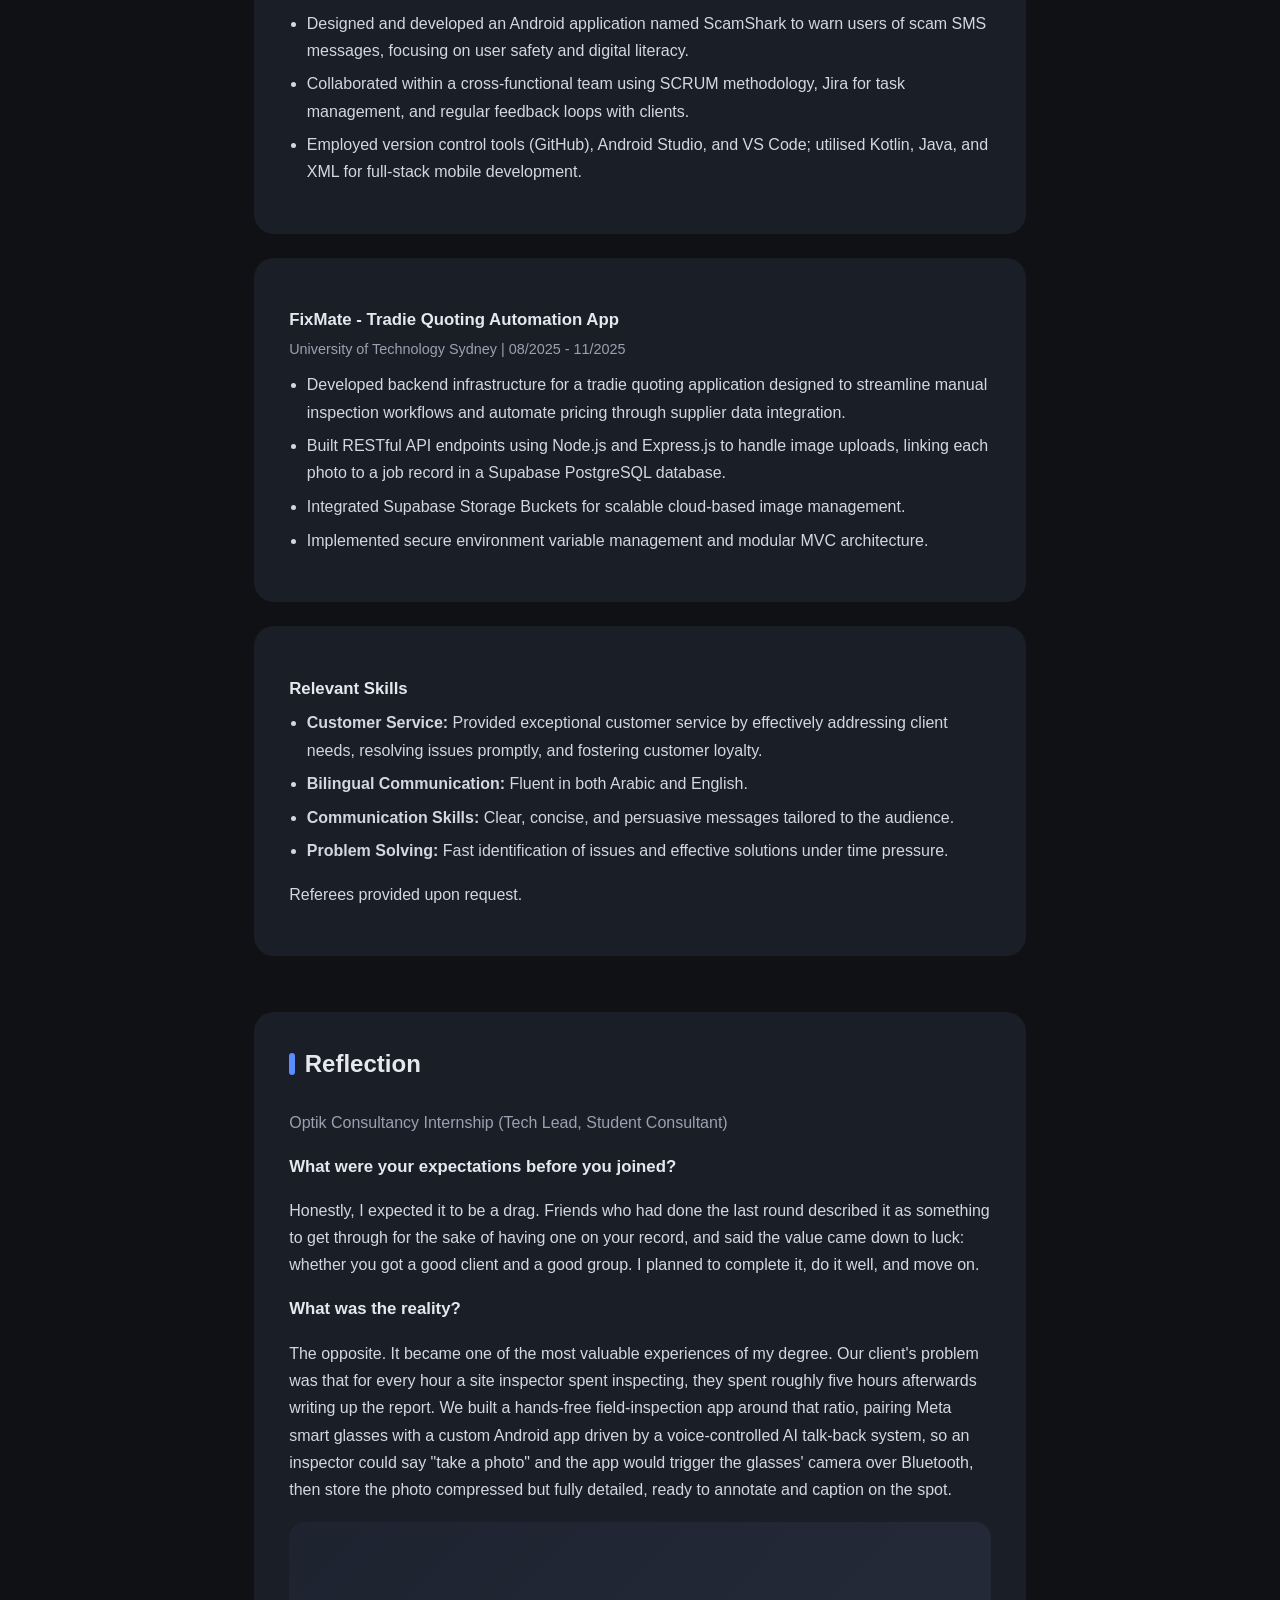
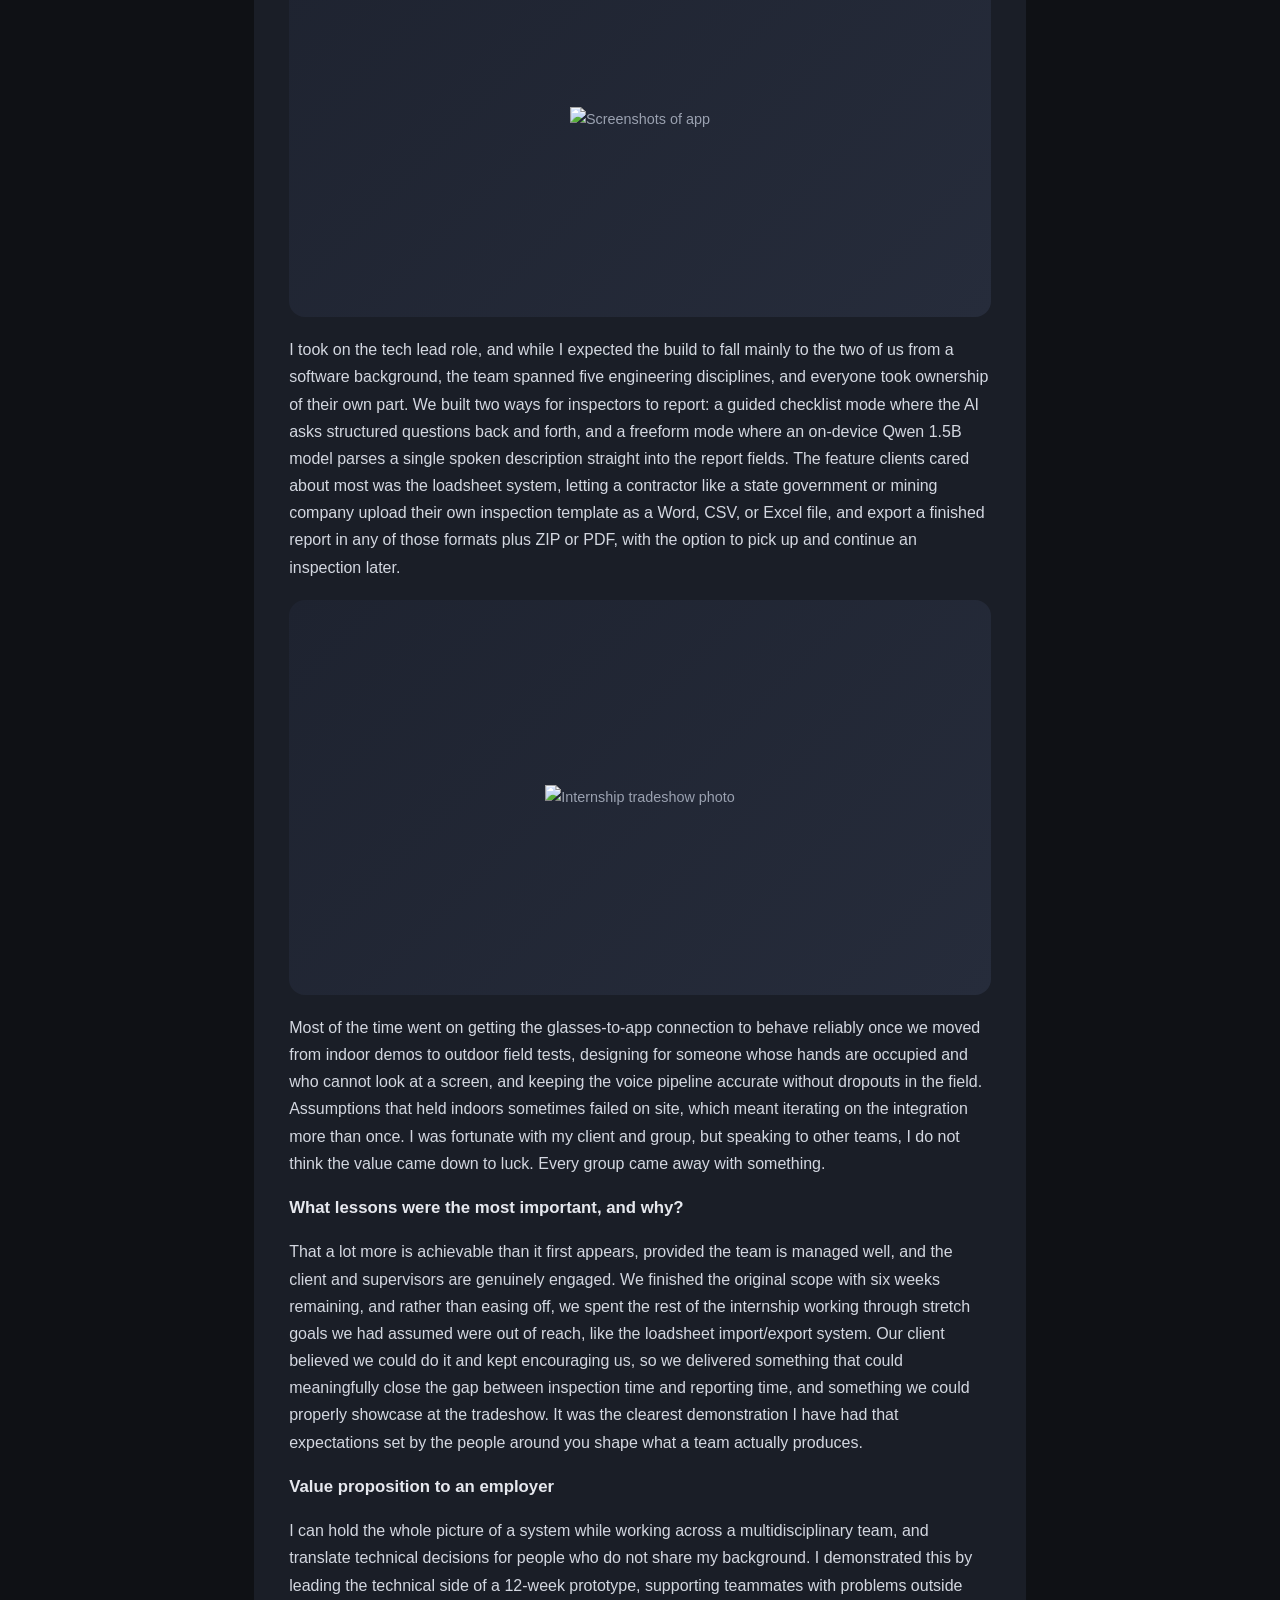
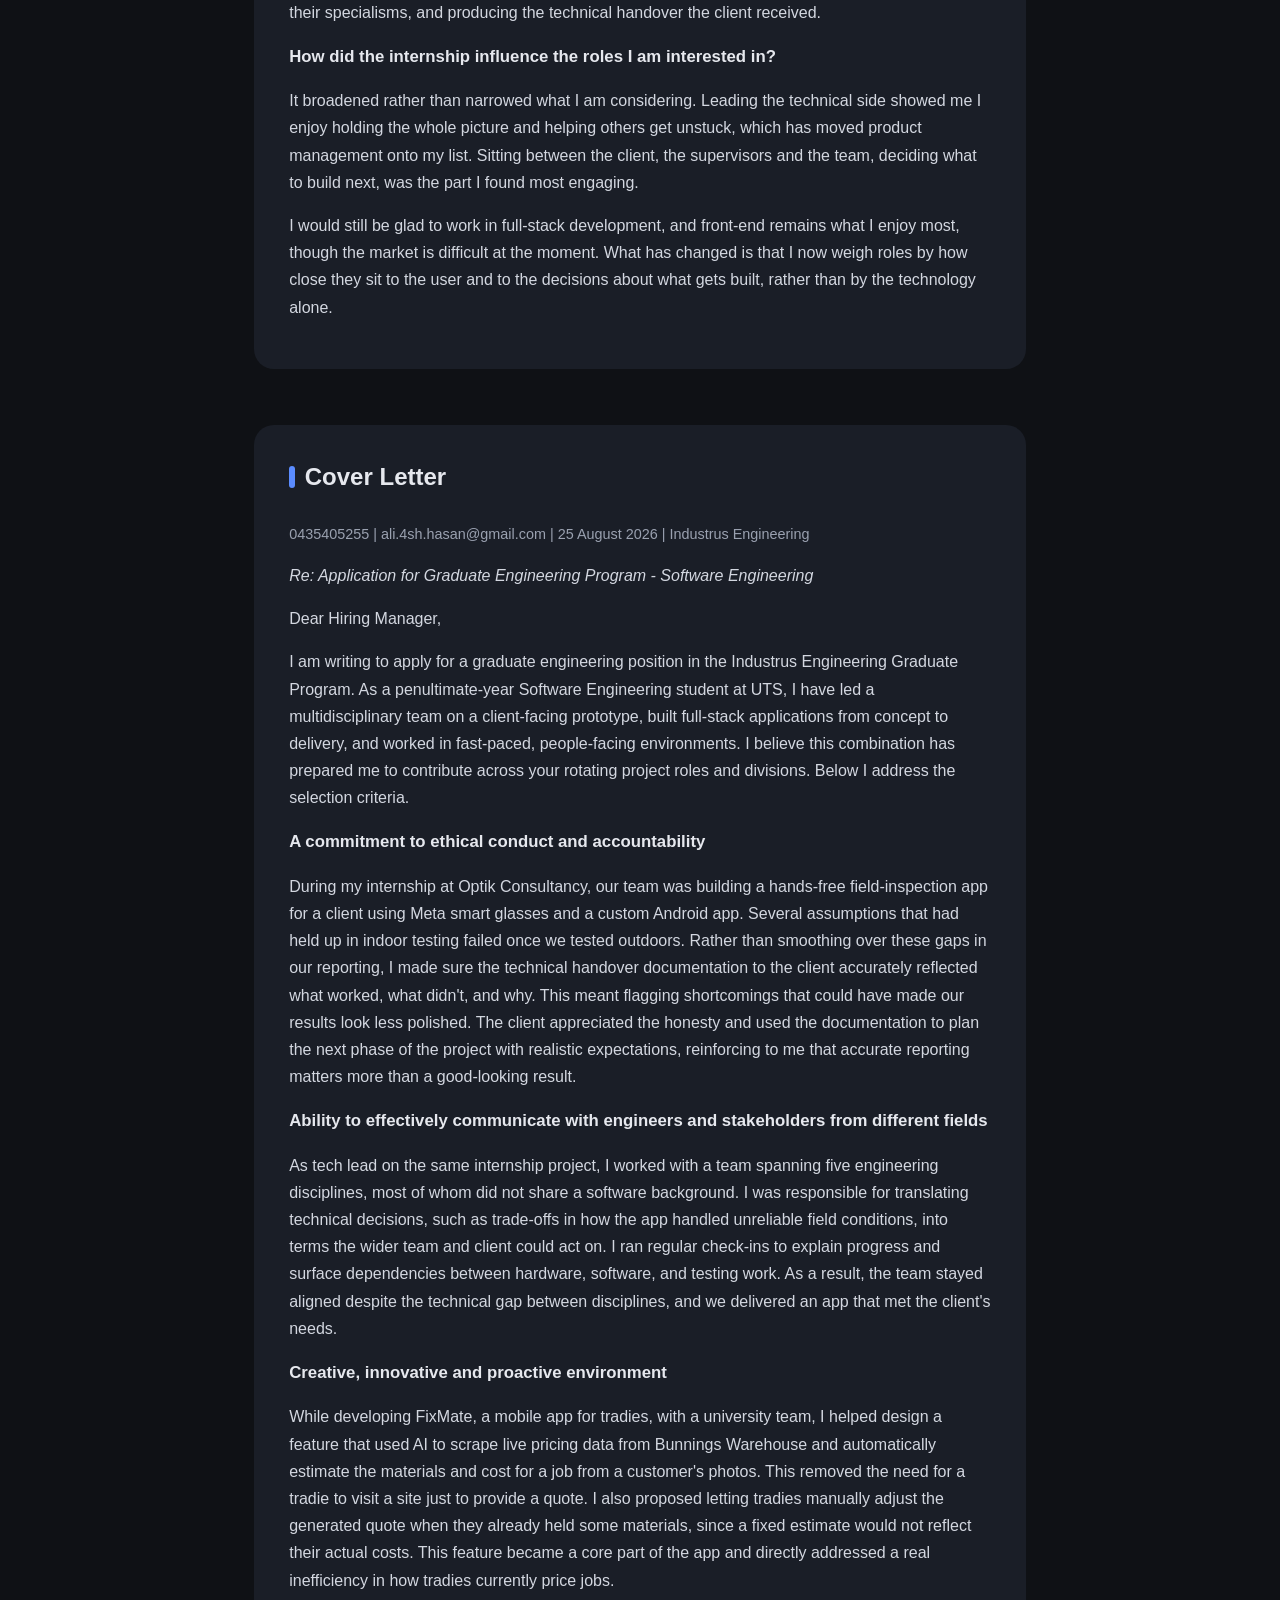
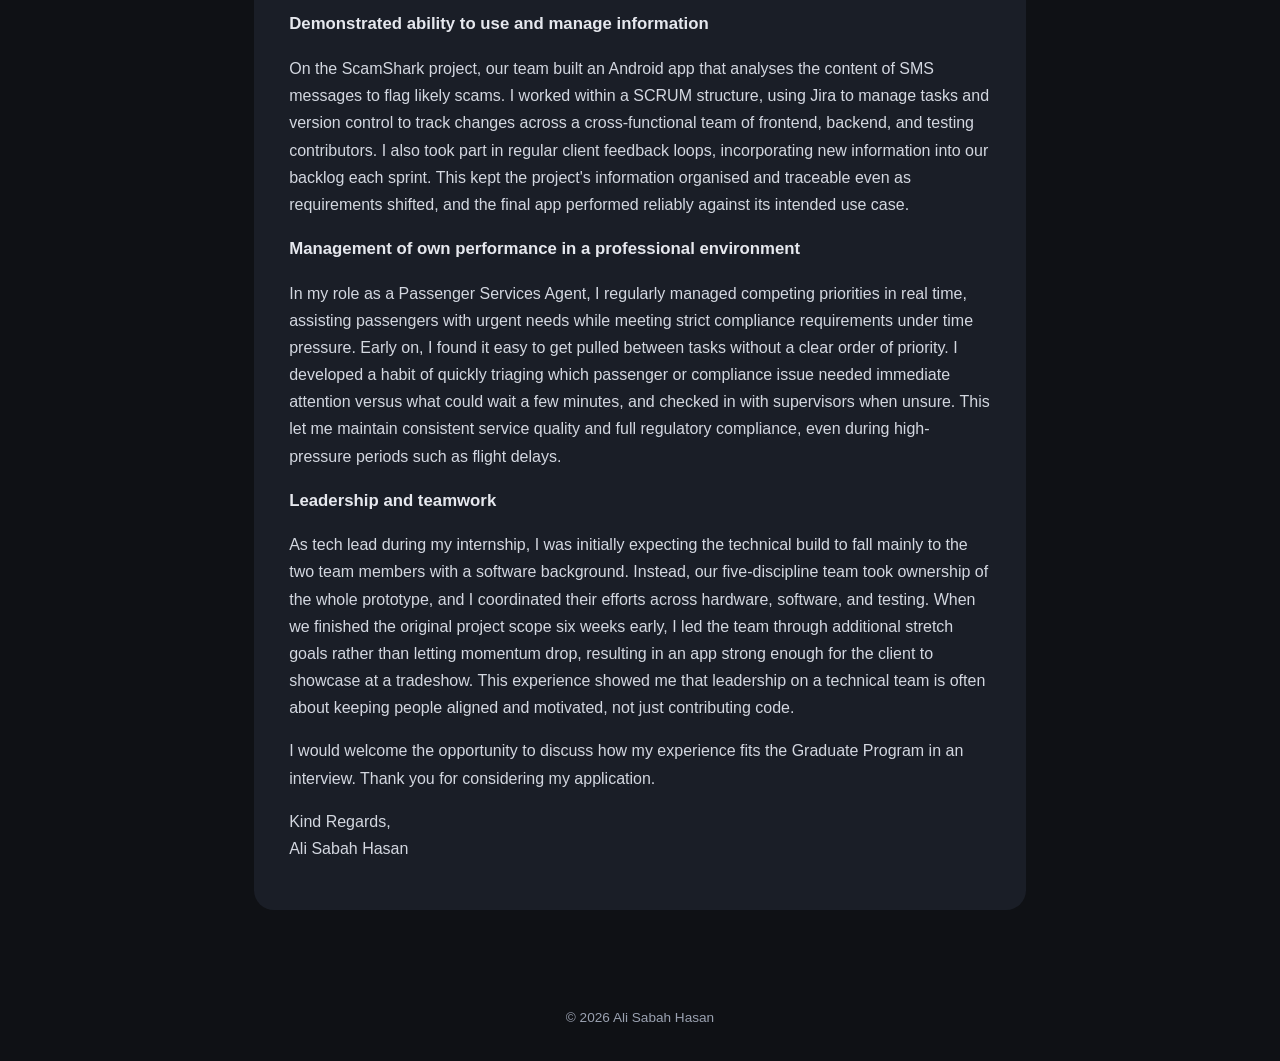
==== commit 81931c98: "Update index.html with images and remove card sections Replaced placeholder divs with actual image e" ====
--- a/index.html
+++ b/index.html
@@ -24,8 +24,7 @@
     <section id="about">
       <div class="hero">
         <div class="hero-photo">
-          <!-- IMAGE PLACEHOLDER: replace this div with <img src="assets/profile.jpg" alt="Ali Sabah Hasan"> -->
-          Add profile photo here
+          <img src="assets/profile.jpg" alt="Ali Sabah Hasan">
         </div>
         <div class="hero-text">
           <h1>Ali Sabah Hasan</h1>
@@ -62,19 +61,8 @@
     </section>
 
     <!-- RESUME -->
-    <section id="resume">
       <div class="card">
         <h2 class="section-title">Resume</h2>
-        <p class="meta">Mobile: 0435405255 &nbsp;|&nbsp; Email: ali.4sh.hasan@gmail.com &nbsp;|&nbsp;
-        <a href="https://www.linkedin.com/in/ali-sabah-hasan" target="_blank" style="color:var(--accent);">LinkedIn</a></p>
-      </div>
-
-      <div class="card">
-        <h3>Career Objectives</h3>
-        <p>Penultimate-year Software Engineering student at UTS with hands-on experience leading a multidisciplinary engineering team, building full-stack applications, and working in fast-paced, customer-facing environments. Seeking a graduate engineering role where I can apply technical problem-solving, clear cross-disciplinary communication, and a proactive approach to new challenges.</p>
-      </div>
-
-      <div class="card">
         <h3>Education</h3>
         <p class="meta">Bachelor of Software Engineering (Honours) &mdash; University of Technology Sydney | Feb 2023 - Dec 2026 (Expected)</p>
         <ul class="bullets">
@@ -169,15 +157,13 @@
         <p>The opposite. It became one of the most valuable experiences of my degree. Our client's problem was that for every hour a site inspector spent inspecting, they spent roughly five hours afterwards writing up the report. We built a hands-free field-inspection app around that ratio, pairing Meta smart glasses with a custom Android app driven by a voice-controlled AI talk-back system, so an inspector could say "take a photo" and the app would trigger the glasses' camera over Bluetooth, then store the photo compressed but fully detailed, ready to annotate and caption on the spot.</p>
 
         <div class="image-placeholder">
-          <!-- IMAGE PLACEHOLDER 1: replace with <img src="assets/internship-photo-1.jpg" alt="Internship prototype photo"> -->
-          Add a photo here (e.g. the smart glasses prototype or team at work)
+          <img src="assets/internship-photo-1.jpg" alt="Screenshots of app">
         </div>
 
         <p>I took on the tech lead role, and while I expected the build to fall mainly to the two of us from a software background, the team spanned five engineering disciplines, and everyone took ownership of their own part. We built two ways for inspectors to report: a guided checklist mode where the AI asks structured questions back and forth, and a freeform mode where an on-device Qwen 1.5B model parses a single spoken description straight into the report fields. The feature clients cared about most was the loadsheet system, letting a contractor like a state government or mining company upload their own inspection template as a Word, CSV, or Excel file, and export a finished report in any of those formats plus ZIP or PDF, with the option to pick up and continue an inspection later.</p>
 
         <div class="image-placeholder">
-          <!-- IMAGE PLACEHOLDER 2: replace with <img src="assets/internship-photo-2.jpg" alt="Internship tradeshow or demo photo"> -->
-          Add a second photo here (e.g. the tradeshow demo or app screenshots)
+            <img src="assets/internship-photo-2.jpg" alt="Internship tradeshow photo">
         </div>
 
         <p>Most of the time went on getting the glasses-to-app connection to behave reliably once we moved from indoor demos to outdoor field tests, designing for someone whose hands are occupied and who cannot look at a screen, and keeping the voice pipeline accurate without dropouts in the field. Assumptions that held indoors sometimes failed on site, which meant iterating on the integration more than once. I was fortunate with my client and group, but speaking to other teams, I do not think the value came down to luck. Every group came away with something.</p>
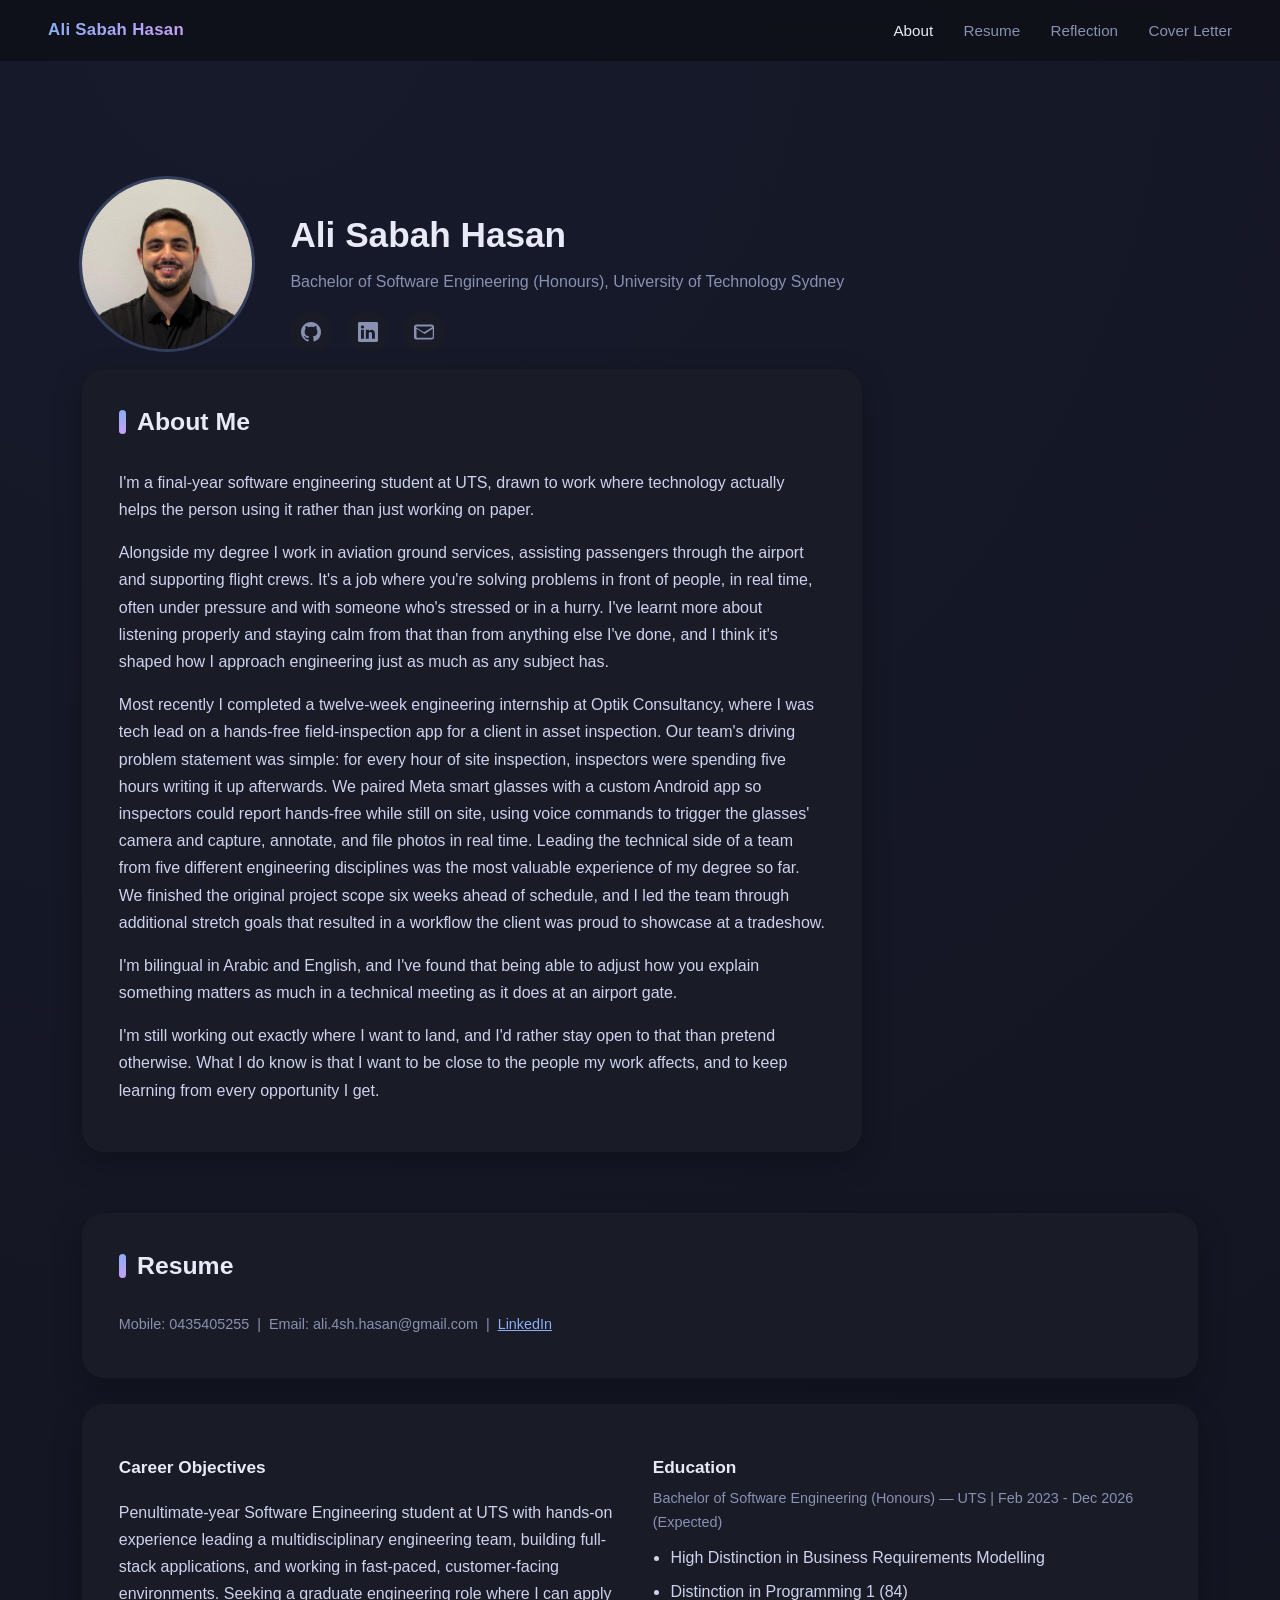
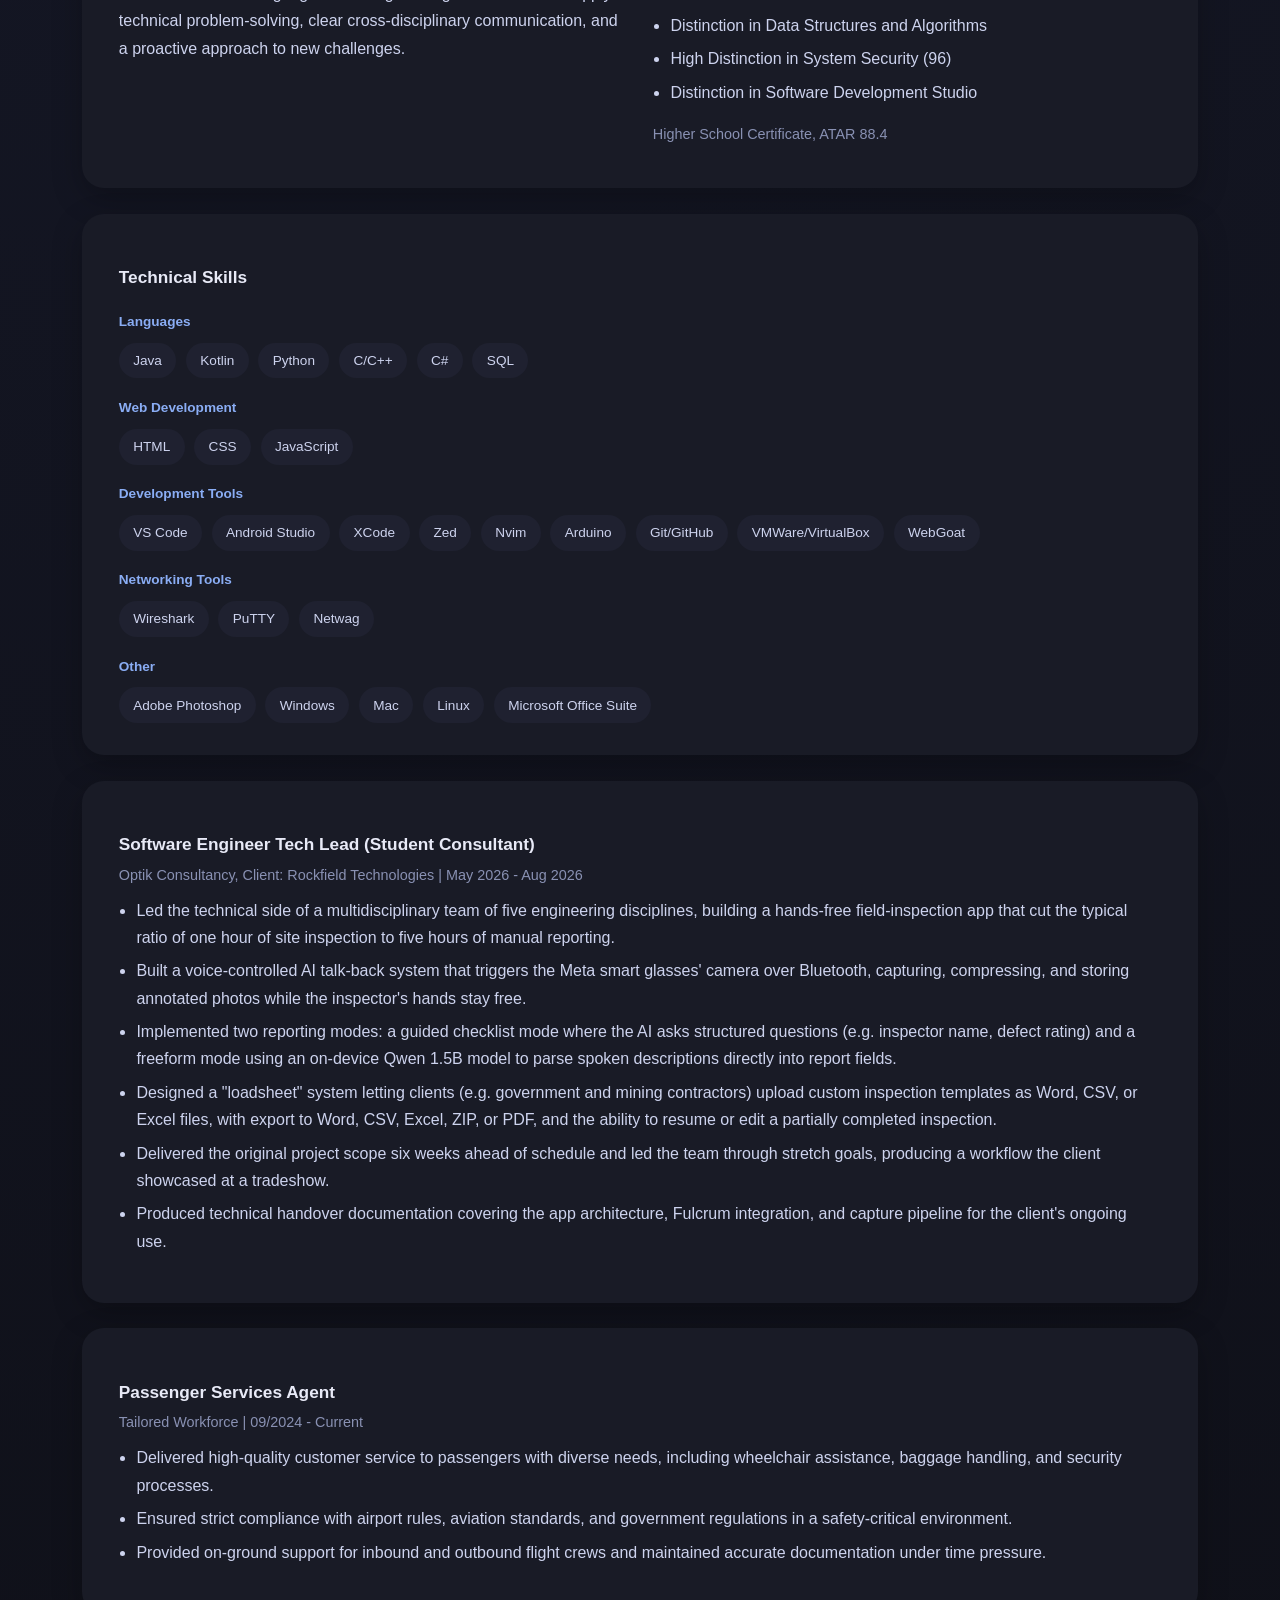
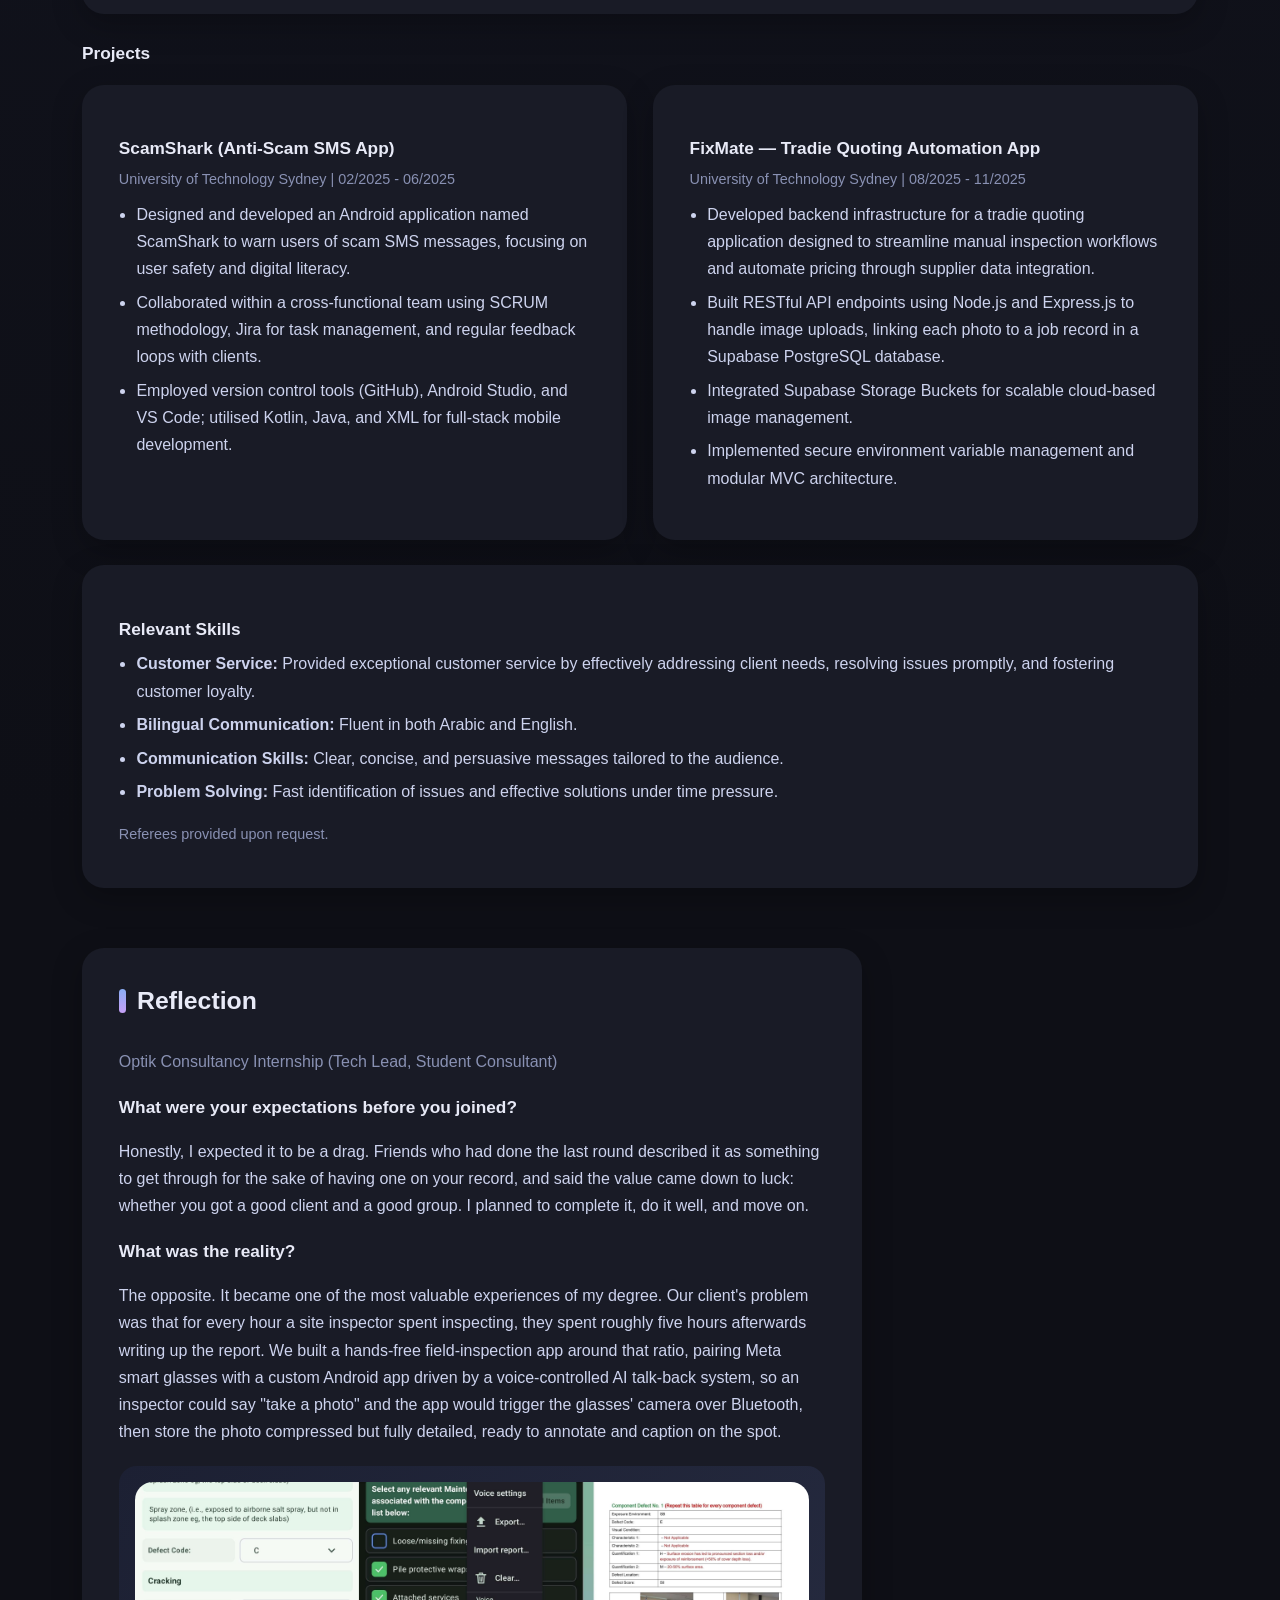
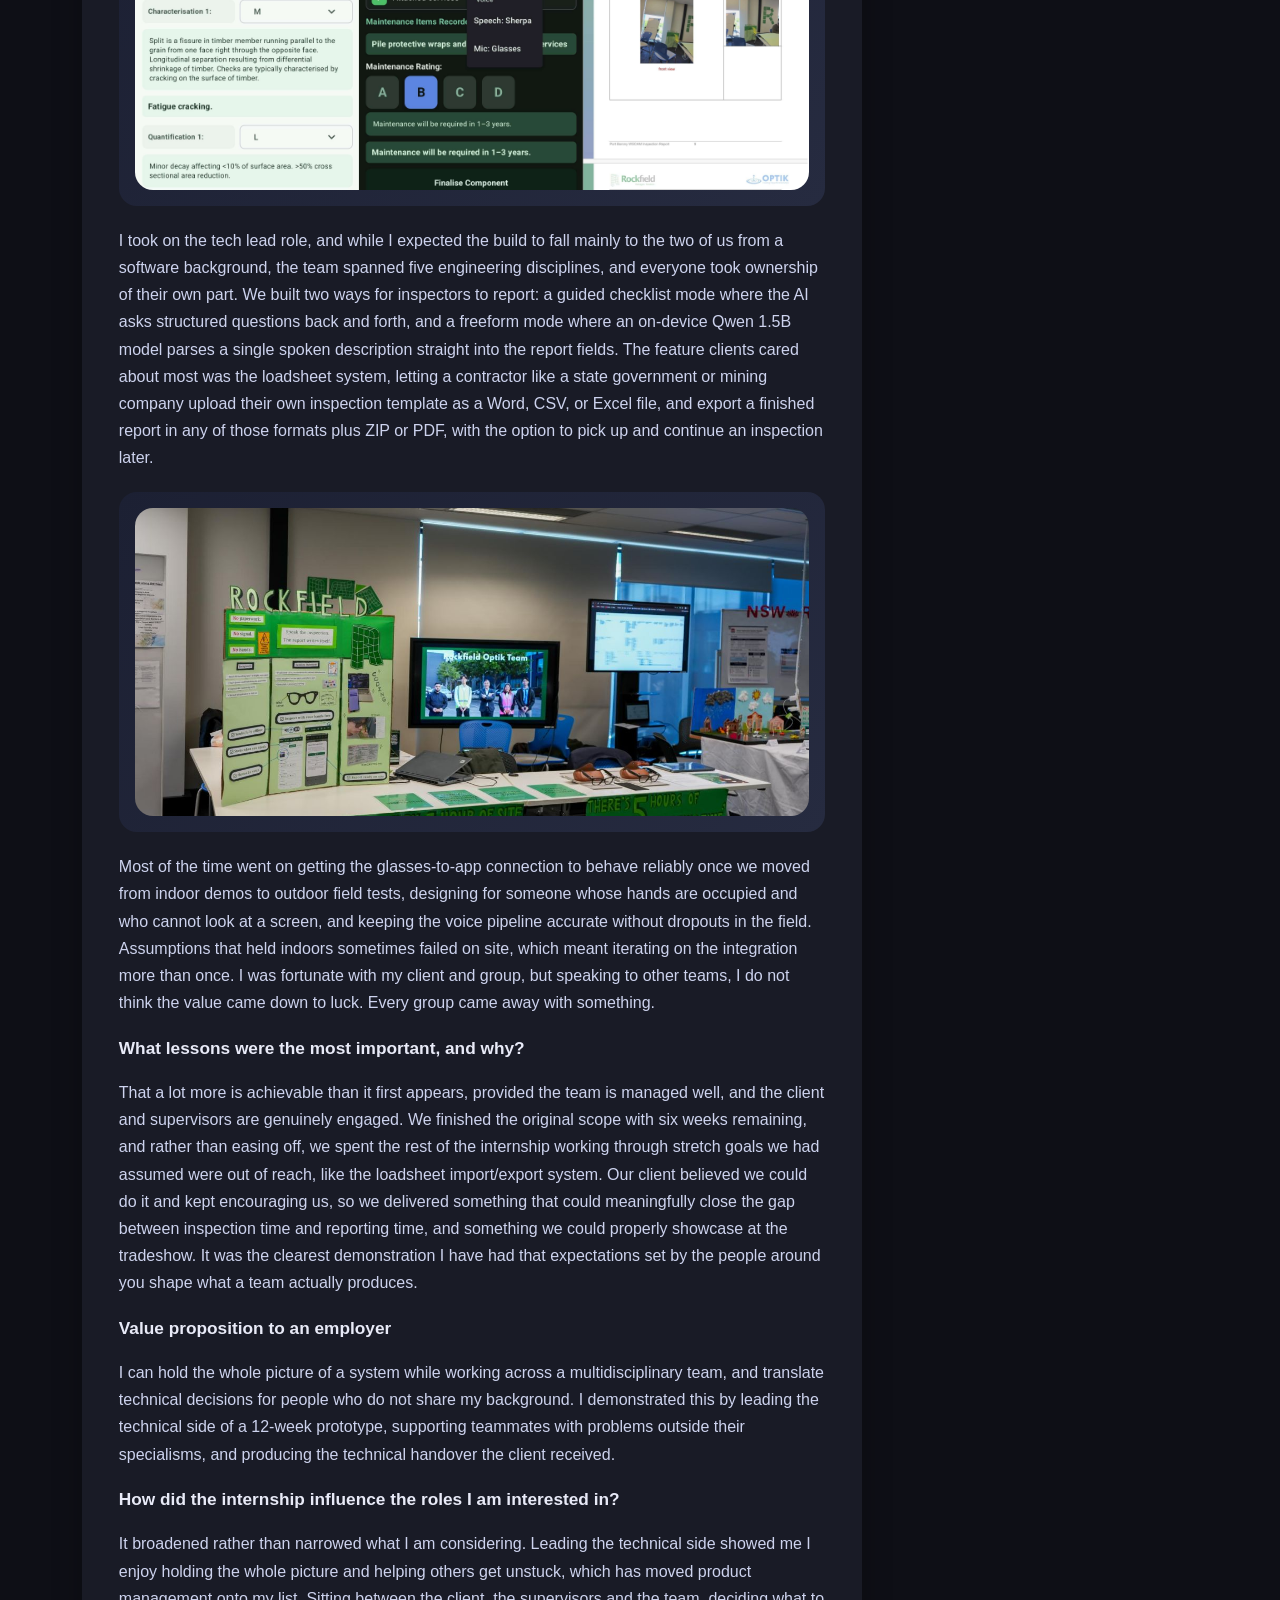
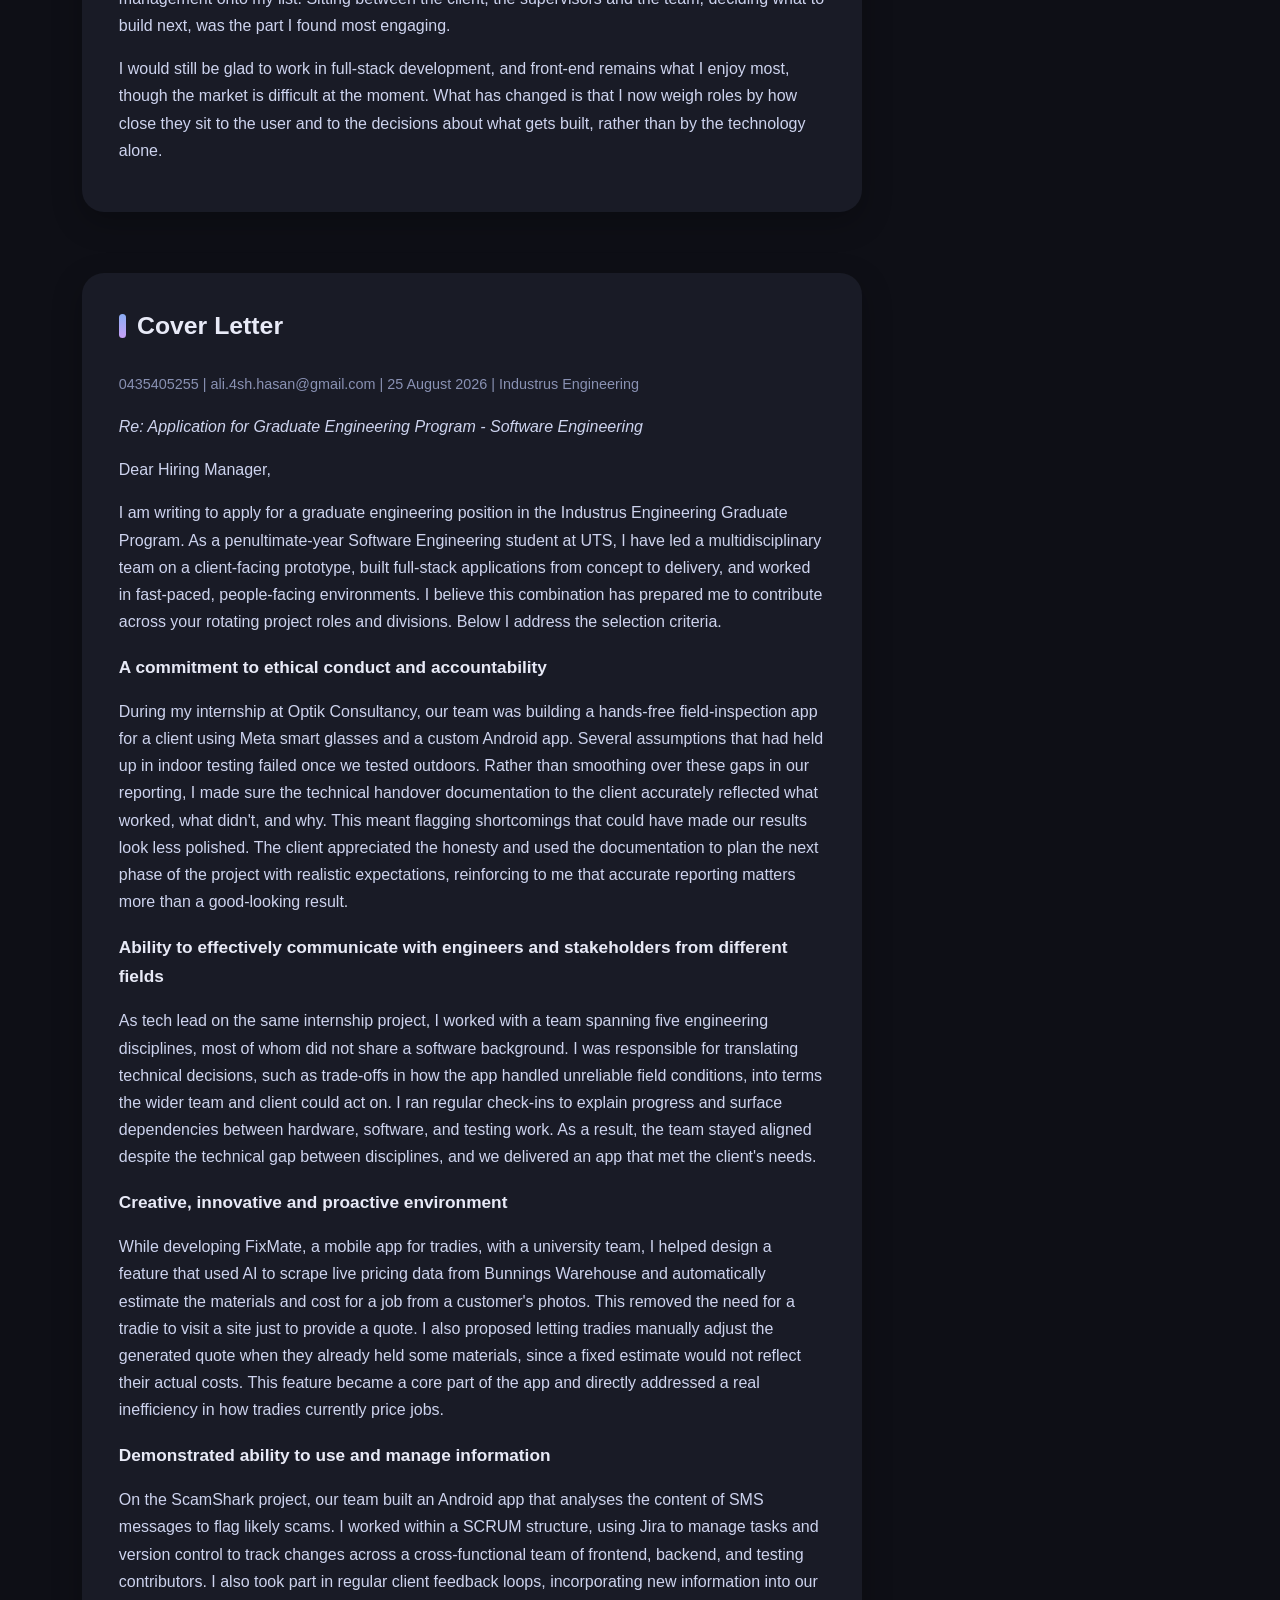
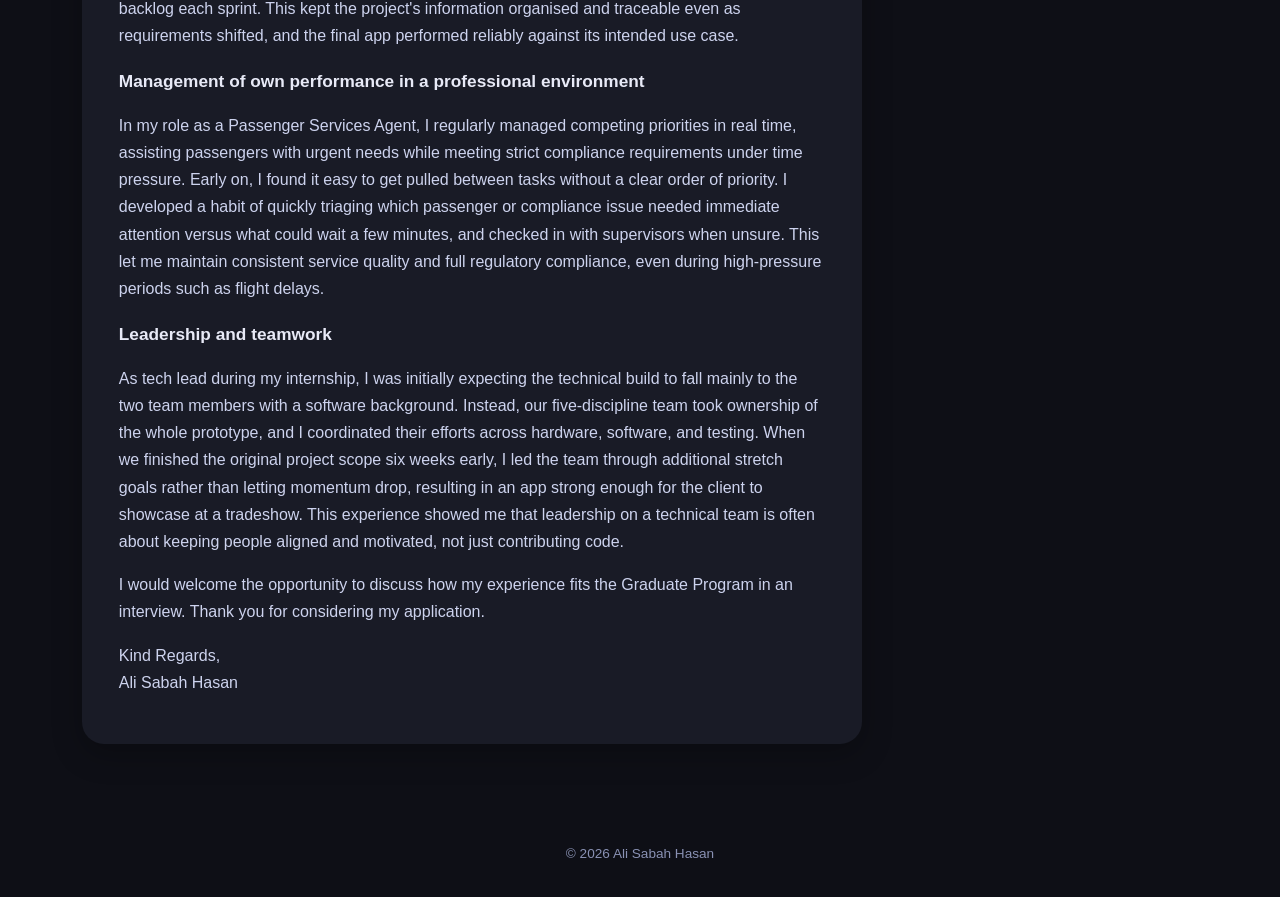
==== commit 9cdaae86: "Images replaced and css changes v2" ====
--- a/index.html
+++ b/index.html
@@ -24,6 +24,7 @@
     <section id="about">
       <div class="hero">
         <div class="hero-photo">
+          <!-- Your profile photo: keep this tag, just make sure assets/profile.jpg exists in your repo -->
           <img src="assets/profile.jpg" alt="Ali Sabah Hasan">
         </div>
         <div class="hero-text">
@@ -50,7 +51,7 @@
         </div>
       </div>
 
-      <div class="card">
+      <div class="card prose">
         <h2 class="section-title">About Me</h2>
         <p>I'm a final-year software engineering student at UTS, drawn to work where technology actually helps the person using it rather than just working on paper.</p>
         <p>Alongside my degree I work in aviation ground services, assisting passengers through the airport and supporting flight crews. It's a job where you're solving problems in front of people, in real time, often under pressure and with someone who's stressed or in a hurry. I've learnt more about listening properly and staying calm from that than from anything else I've done, and I think it's shaped how I approach engineering just as much as any subject has.</p>
@@ -61,31 +62,58 @@
     </section>
 
     <!-- RESUME -->
+    <section id="resume">
       <div class="card">
         <h2 class="section-title">Resume</h2>
-        <h3>Education</h3>
-        <p class="meta">Bachelor of Software Engineering (Honours) &mdash; University of Technology Sydney | Feb 2023 - Dec 2026 (Expected)</p>
-        <ul class="bullets">
-          <li>High Distinction in Business Requirements Modelling</li>
-          <li>Distinction in Programming 1 (84)</li>
-          <li>Distinction in Data Structures and Algorithms</li>
-          <li>High Distinction in System Security (96)</li>
-          <li>Distinction in Software Development Studio</li>
-        </ul>
-        <p>Higher School Certificate, ATAR 88.4</p>
+        <p class="meta">Mobile: 0435405255 &nbsp;|&nbsp; Email: ali.4sh.hasan@gmail.com &nbsp;|&nbsp;
+        <a href="https://www.linkedin.com/in/ali-sabah-hasan" target="_blank" style="color:var(--accent);">LinkedIn</a></p>
+      </div>
+
+      <div class="card grid-2">
+        <div>
+          <h3>Career Objectives</h3>
+          <p>Penultimate-year Software Engineering student at UTS with hands-on experience leading a multidisciplinary engineering team, building full-stack applications, and working in fast-paced, customer-facing environments. Seeking a graduate engineering role where I can apply technical problem-solving, clear cross-disciplinary communication, and a proactive approach to new challenges.</p>
+        </div>
+        <div>
+          <h3>Education</h3>
+          <p class="meta">Bachelor of Software Engineering (Honours) &mdash; UTS | Feb 2023 - Dec 2026 (Expected)</p>
+          <ul class="bullets">
+            <li>High Distinction in Business Requirements Modelling</li>
+            <li>Distinction in Programming 1 (84)</li>
+            <li>Distinction in Data Structures and Algorithms</li>
+            <li>High Distinction in System Security (96)</li>
+            <li>Distinction in Software Development Studio</li>
+          </ul>
+          <p class="meta">Higher School Certificate, ATAR 88.4</p>
+        </div>
       </div>
 
       <div class="card">
         <h3>Technical Skills</h3>
-        <ul class="bullets">
-          <li><strong>Languages:</strong> Java, Kotlin, Python, C/C++, C#, SQL</li>
-          <li><strong>Web Development:</strong> HTML, CSS, JavaScript</li>
-          <li><strong>Development Tools:</strong> VS Code, Android Studio, XCode, Zed, Nvim, Arduino, Git/GitHub, VMWare/VirtualBox, WebGoat</li>
-          <li><strong>Networking Tools:</strong> Wireshark, PuTTY, Netwag</li>
-          <li><strong>Graphic Design:</strong> Adobe Creative Cloud (Photoshop)</li>
-          <li><strong>Operating Systems:</strong> Windows, Mac, Linux</li>
-          <li><strong>Other:</strong> Microsoft Office Suite (Word, PowerPoint, Excel)</li>
-        </ul>
+        <span class="chip-group-label">Languages</span>
+        <div class="chip-row">
+          <span class="chip">Java</span><span class="chip">Kotlin</span><span class="chip">Python</span>
+          <span class="chip">C/C++</span><span class="chip">C#</span><span class="chip">SQL</span>
+        </div>
+        <span class="chip-group-label">Web Development</span>
+        <div class="chip-row">
+          <span class="chip">HTML</span><span class="chip">CSS</span><span class="chip">JavaScript</span>
+        </div>
+        <span class="chip-group-label">Development Tools</span>
+        <div class="chip-row">
+          <span class="chip">VS Code</span><span class="chip">Android Studio</span><span class="chip">XCode</span>
+          <span class="chip">Zed</span><span class="chip">Nvim</span><span class="chip">Arduino</span>
+          <span class="chip">Git/GitHub</span><span class="chip">VMWare/VirtualBox</span><span class="chip">WebGoat</span>
+        </div>
+        <span class="chip-group-label">Networking Tools</span>
+        <div class="chip-row">
+          <span class="chip">Wireshark</span><span class="chip">PuTTY</span><span class="chip">Netwag</span>
+        </div>
+        <span class="chip-group-label">Other</span>
+        <div class="chip-row">
+          <span class="chip">Adobe Photoshop</span><span class="chip">Windows</span><span class="chip">Mac</span>
+          <span class="chip">Linux</span><span class="chip">Microsoft Office Suite</span>
+        </div>
       </div>
 
       <div class="card">
@@ -111,25 +139,27 @@
         </ul>
       </div>
 
-      <div class="card">
-        <h3>ScamShark (Anti-Scam SMS App)</h3>
-        <p class="meta">University of Technology Sydney | 02/2025 - 06/2025</p>
-        <ul class="bullets">
-          <li>Designed and developed an Android application named ScamShark to warn users of scam SMS messages, focusing on user safety and digital literacy.</li>
-          <li>Collaborated within a cross-functional team using SCRUM methodology, Jira for task management, and regular feedback loops with clients.</li>
-          <li>Employed version control tools (GitHub), Android Studio, and VS Code; utilised Kotlin, Java, and XML for full-stack mobile development.</li>
-        </ul>
-      </div>
-
-      <div class="card">
-        <h3>FixMate - Tradie Quoting Automation App</h3>
-        <p class="meta">University of Technology Sydney | 08/2025 - 11/2025</p>
-        <ul class="bullets">
-          <li>Developed backend infrastructure for a tradie quoting application designed to streamline manual inspection workflows and automate pricing through supplier data integration.</li>
-          <li>Built RESTful API endpoints using Node.js and Express.js to handle image uploads, linking each photo to a job record in a Supabase PostgreSQL database.</li>
-          <li>Integrated Supabase Storage Buckets for scalable cloud-based image management.</li>
-          <li>Implemented secure environment variable management and modular MVC architecture.</li>
-        </ul>
+      <h3 style="margin: 0.5rem 0 1rem 0;">Projects</h3>
+      <div class="grid-2">
+        <div class="card">
+          <h3>ScamShark (Anti-Scam SMS App)</h3>
+          <p class="meta">University of Technology Sydney | 02/2025 - 06/2025</p>
+          <ul class="bullets">
+            <li>Designed and developed an Android application named ScamShark to warn users of scam SMS messages, focusing on user safety and digital literacy.</li>
+            <li>Collaborated within a cross-functional team using SCRUM methodology, Jira for task management, and regular feedback loops with clients.</li>
+            <li>Employed version control tools (GitHub), Android Studio, and VS Code; utilised Kotlin, Java, and XML for full-stack mobile development.</li>
+          </ul>
+        </div>
+        <div class="card">
+          <h3>FixMate &mdash; Tradie Quoting Automation App</h3>
+          <p class="meta">University of Technology Sydney | 08/2025 - 11/2025</p>
+          <ul class="bullets">
+            <li>Developed backend infrastructure for a tradie quoting application designed to streamline manual inspection workflows and automate pricing through supplier data integration.</li>
+            <li>Built RESTful API endpoints using Node.js and Express.js to handle image uploads, linking each photo to a job record in a Supabase PostgreSQL database.</li>
+            <li>Integrated Supabase Storage Buckets for scalable cloud-based image management.</li>
+            <li>Implemented secure environment variable management and modular MVC architecture.</li>
+          </ul>
+        </div>
       </div>
 
       <div class="card">
@@ -140,13 +170,13 @@
           <li><strong>Communication Skills:</strong> Clear, concise, and persuasive messages tailored to the audience.</li>
           <li><strong>Problem Solving:</strong> Fast identification of issues and effective solutions under time pressure.</li>
         </ul>
-        <p>Referees provided upon request.</p>
+        <p class="meta">Referees provided upon request.</p>
       </div>
     </section>
 
     <!-- REFLECTION -->
     <section id="reflection">
-      <div class="card">
+      <div class="card prose">
         <h2 class="section-title">Reflection</h2>
         <p class="subtitle">Optik Consultancy Internship (Tech Lead, Student Consultant)</p>
 
@@ -157,13 +187,15 @@
         <p>The opposite. It became one of the most valuable experiences of my degree. Our client's problem was that for every hour a site inspector spent inspecting, they spent roughly five hours afterwards writing up the report. We built a hands-free field-inspection app around that ratio, pairing Meta smart glasses with a custom Android app driven by a voice-controlled AI talk-back system, so an inspector could say "take a photo" and the app would trigger the glasses' camera over Bluetooth, then store the photo compressed but fully detailed, ready to annotate and caption on the spot.</p>
 
         <div class="image-placeholder">
-          <img src="assets/internship-photo-1.jpg" alt="Screenshots of app">
+          <!-- Tradeshow / prototype photo. Swap the src if you want a different shot. -->
+          <img src="assets/internship-photo-1.png" alt="Rockfield internship tradeshow display">
         </div>
 
         <p>I took on the tech lead role, and while I expected the build to fall mainly to the two of us from a software background, the team spanned five engineering disciplines, and everyone took ownership of their own part. We built two ways for inspectors to report: a guided checklist mode where the AI asks structured questions back and forth, and a freeform mode where an on-device Qwen 1.5B model parses a single spoken description straight into the report fields. The feature clients cared about most was the loadsheet system, letting a contractor like a state government or mining company upload their own inspection template as a Word, CSV, or Excel file, and export a finished report in any of those formats plus ZIP or PDF, with the option to pick up and continue an inspection later.</p>
 
         <div class="image-placeholder">
-            <img src="assets/internship-photo-2.jpg" alt="Internship tradeshow photo">
+          <!-- App screenshots / exported report photo -->
+          <img src="assets/internship-photo-2.jpg" alt="App screenshots and exported inspection report">
         </div>
 
         <p>Most of the time went on getting the glasses-to-app connection to behave reliably once we moved from indoor demos to outdoor field tests, designing for someone whose hands are occupied and who cannot look at a screen, and keeping the voice pipeline accurate without dropouts in the field. Assumptions that held indoors sometimes failed on site, which meant iterating on the integration more than once. I was fortunate with my client and group, but speaking to other teams, I do not think the value came down to luck. Every group came away with something.</p>
@@ -182,7 +214,7 @@
 
     <!-- COVER LETTER -->
     <section id="cover-letter">
-      <div class="card">
+      <div class="card prose">
         <h2 class="section-title">Cover Letter</h2>
         <p class="meta">0435405255 | ali.4sh.hasan@gmail.com | 25 August 2026 | Industrus Engineering</p>
         <p><em>Re: Application for Graduate Engineering Program - Software Engineering</em></p>
--- a/style.css
+++ b/style.css
@@ -1,19 +1,21 @@
 :root {
-  --bg: #0f1115;
-  --bg-alt: #15181f;
-  --card: #1a1e27;
-  --text: #e6e8ee;
-  --muted: #9aa1b0;
-  --accent: #5b8cff;
-  --accent-soft: rgba(91,140,255,0.12);
-  --radius: 20px;
+  --bg: #0e0f16;
+  --bg-soft: #14151f;
+  --card: #191b26;
+  --card-alt: #1f2130;
+  --text: #cdd3ee;
+  --heading: #e8eaf7;
+  --muted: #8991b3;
+  --accent: #8aadf4;
+  --accent2: #c6a0f6;
+  --radius: 22px;
 }
 * { box-sizing: border-box; }
 html { scroll-behavior: smooth; }
 body {
   margin: 0;
   font-family: 'Segoe UI', Arial, sans-serif;
-  background: var(--bg);
+  background: radial-gradient(circle at 20% 0%, #171a2b 0%, var(--bg) 45%);
   color: var(--text);
   line-height: 1.7;
 }
@@ -22,142 +24,143 @@
   display: flex;
   justify-content: space-between;
   align-items: center;
-  background: rgba(15,17,21,0.85);
-  backdrop-filter: blur(10px);
-  padding: 1rem 2.2rem;
+  background: rgba(14,15,22,0.75);
+  backdrop-filter: blur(14px);
+  padding: 1rem 3rem;
   position: sticky;
   top: 0;
   z-index: 30;
 }
-.nav-title { font-weight: 700; font-size: 1.05rem; letter-spacing: 0.3px; color: var(--text); }
-.nav-links { list-style: none; display: flex; gap: 1.75rem; margin: 0; padding: 0; }
+.nav-title {
+  font-weight: 700; font-size: 1.05rem; letter-spacing: 0.3px;
+  background: linear-gradient(90deg, var(--accent), var(--accent2));
+  -webkit-background-clip: text; background-clip: text; color: transparent;
+}
+.nav-links { list-style: none; display: flex; gap: 1.9rem; margin: 0; padding: 0; }
 .nav-links a {
-  color: var(--muted);
-  text-decoration: none;
-  font-weight: 500;
-  font-size: 0.95rem;
+  color: var(--muted); text-decoration: none; font-weight: 500; font-size: 0.95rem;
   transition: color 0.25s ease;
 }
-.nav-links a:hover, .nav-links a.active { color: var(--text); }
-.nav-toggle { display: none; background: none; border: none; color: var(--text); font-size: 1.4rem; cursor: pointer; }
+.nav-links a:hover, .nav-links a.active { color: var(--heading); }
+.nav-toggle { display: none; background: none; border: none; color: var(--heading); font-size: 1.4rem; cursor: pointer; }
 
-.container { max-width: 820px; margin: 0 auto; padding: 3rem 1.5rem 2rem; }
+.container { max-width: 1180px; margin: 0 auto; padding: 2.5rem 2rem 2rem; }
+.prose { max-width: 780px; }
 
-section { padding-top: 2rem; }
+section { padding-top: 2.2rem; }
 
 .hero {
-  display: flex;
-  align-items: center;
-  gap: 2.2rem;
-  flex-wrap: wrap;
-  padding: 3rem 0 1rem;
+  display: flex; align-items: center; gap: 2.4rem; flex-wrap: wrap;
+  padding: 2.5rem 0 1rem;
 }
 .hero-photo {
-  width: 160px;
-  height: 160px;
-  border-radius: 50%;
+  width: 170px; height: 170px; border-radius: 50%;
   background: var(--card);
-  display: flex;
-  align-items: center;
-  justify-content: center;
-  color: var(--muted);
-  font-size: 0.8rem;
-  text-align: center;
-  overflow: hidden;
-  flex-shrink: 0;
+  display: flex; align-items: center; justify-content: center;
+  color: var(--muted); font-size: 0.8rem; text-align: center;
+  overflow: hidden; flex-shrink: 0;
+  box-shadow: 0 0 0 3px rgba(138,173,244,0.25);
 }
-.hero-photo img { width: 100%; height: 100%; object-fit: cover; }
-.hero-text h1 { margin-bottom: 0.2rem; font-size: 2.1rem; }
+.hero-photo img { width: 100%; height: 100%; object-fit: cover; display: block; }
+.hero-text h1 { margin-bottom: 0.2rem; font-size: 2.2rem; color: var(--heading); }
 .subtitle { color: var(--muted); margin-top: 0; margin-bottom: 1rem; }
 
 .social-icons { display: flex; gap: 0.9rem; margin-top: 0.8rem; }
 .social-icons a {
-  width: 40px; height: 40px;
-  border-radius: 50%;
+  width: 42px; height: 42px; border-radius: 50%;
   background: var(--card);
   display: flex; align-items: center; justify-content: center;
   color: var(--muted);
   transition: background 0.25s ease, color 0.25s ease, transform 0.2s ease;
 }
-.social-icons a:hover { background: var(--accent-soft); color: var(--accent); transform: translateY(-2px); }
+.social-icons a:hover { background: rgba(138,173,244,0.15); color: var(--accent); transform: translateY(-2px); }
 .social-icons svg { width: 20px; height: 20px; fill: currentColor; }
 
 h2.section-title {
-  font-size: 1.5rem;
-  margin: 0 0 1.5rem 0;
-  color: var(--text);
-  display: flex;
-  align-items: center;
-  gap: 0.6rem;
+  font-size: 1.55rem; margin: 0 0 1.6rem 0; color: var(--heading);
+  display: flex; align-items: center; gap: 0.7rem;
 }
 h2.section-title::before {
-  content: '';
-  width: 6px; height: 22px;
-  background: var(--accent);
-  border-radius: 4px;
-  display: inline-block;
+  content: ''; width: 7px; height: 24px;
+  background: linear-gradient(180deg, var(--accent), var(--accent2));
+  border-radius: 4px; display: inline-block;
 }
-h3 { font-size: 1.05rem; margin-bottom: 0.15rem; color: var(--text); }
+h3 { font-size: 1.08rem; margin-bottom: 0.2rem; color: var(--heading); }
 .meta { color: var(--muted); font-size: 0.9rem; margin: 0 0 0.6rem 0; }
 ul.bullets { margin-top: 0.4rem; padding-left: 1.1rem; }
-ul.bullets li { margin-bottom: 0.4rem; color: #d3d7e0; }
-p { color: #d3d7e0; }
+ul.bullets li { margin-bottom: 0.4rem; }
+p { color: var(--text); }
 
 .card {
   background: var(--card);
   border-radius: var(--radius);
-  padding: 2rem 2.2rem;
-  margin-bottom: 1.5rem;
-  opacity: 0;
-  transform: translateY(18px);
+  padding: 2rem 2.3rem;
+  margin-bottom: 1.6rem;
+  opacity: 0; transform: translateY(18px);
   transition: opacity 0.6s ease, transform 0.6s ease;
+  box-shadow: 0 10px 30px rgba(0,0,0,0.25);
 }
 .card.visible { opacity: 1; transform: translateY(0); }
 
+.grid-2 { display: grid; grid-template-columns: 1fr 1fr; gap: 1.6rem; }
+.grid-3 { display: grid; grid-template-columns: repeat(3, 1fr); gap: 1.6rem; }
+
+.chip-row { display: flex; flex-wrap: wrap; gap: 0.6rem; margin-top: 0.6rem; }
+.chip {
+  background: var(--card-alt);
+  color: var(--text);
+  padding: 0.4rem 0.9rem;
+  border-radius: 999px;
+  font-size: 0.85rem;
+  white-space: nowrap;
+}
+.chip-group-label { color: var(--accent); font-weight: 600; font-size: 0.85rem; margin-top: 1.1rem; display: block; }
+
 .image-placeholder {
   width: 100%;
-  aspect-ratio: 16 / 9;
-  background: linear-gradient(135deg, #1e2330, #262c3b);
-  border-radius: 16px;
-  display: flex;
-  align-items: center;
-  justify-content: center;
-  color: var(--muted);
-  font-size: 0.9rem;
-  text-align: center;
-  margin: 1.2rem 0;
-  padding: 1rem;
+  height: 340px;
+  background: linear-gradient(135deg, #1c2033, #262b40);
+  border-radius: 18px;
+  display: flex; align-items: center; justify-content: center;
+  color: var(--muted); font-size: 0.9rem; text-align: center;
+  margin: 1.3rem 0; padding: 1rem;
+  overflow: hidden;
+}
+.image-placeholder img {
+  width: 100%; height: 100%;
+  object-fit: cover;
+  border-radius: 18px;
+  display: block;
 }
 
 a.button {
   display: inline-block;
-  background: var(--accent);
-  color: #0f1115;
-  font-weight: 600;
-  padding: 0.7rem 1.4rem;
-  border-radius: 12px;
-  text-decoration: none;
-  margin-top: 1rem;
+  background: linear-gradient(90deg, var(--accent), var(--accent2));
+  color: #10111a; font-weight: 600;
+  padding: 0.7rem 1.4rem; border-radius: 14px;
+  text-decoration: none; margin-top: 1rem;
   transition: transform 0.2s ease, box-shadow 0.2s ease;
 }
-a.button:hover { transform: translateY(-2px); box-shadow: 0 6px 18px rgba(91,140,255,0.35); }
+a.button:hover { transform: translateY(-2px); box-shadow: 0 8px 22px rgba(138,173,244,0.35); }
 
 footer { text-align: center; color: var(--muted); font-size: 0.85rem; padding: 2.5rem 0 2rem; }
 
+@media (max-width: 900px) {
+  .grid-2, .grid-3 { grid-template-columns: 1fr; }
+}
 @media (max-width: 640px) {
+  .navbar { padding: 1rem 1.2rem; }
   .nav-links {
-    position: absolute;
-    top: 100%; right: 0;
-    background: var(--bg-alt);
-    flex-direction: column;
-    width: 200px;
-    padding: 1rem;
-    display: none;
-    border-radius: 0 0 12px 12px;
+    position: absolute; top: 100%; right: 0;
+    background: var(--bg-soft); flex-direction: column;
+    width: 200px; padding: 1rem; display: none;
+    border-radius: 0 0 14px 14px;
   }
   .nav-links.open { display: flex; }
   .nav-toggle { display: block; }
   .hero { flex-direction: column; text-align: center; }
   .social-icons { justify-content: center; }
   .card { padding: 1.5rem; }
+  .container { padding: 2rem 1.2rem; }
+  .image-placeholder { height: 220px; }
 }
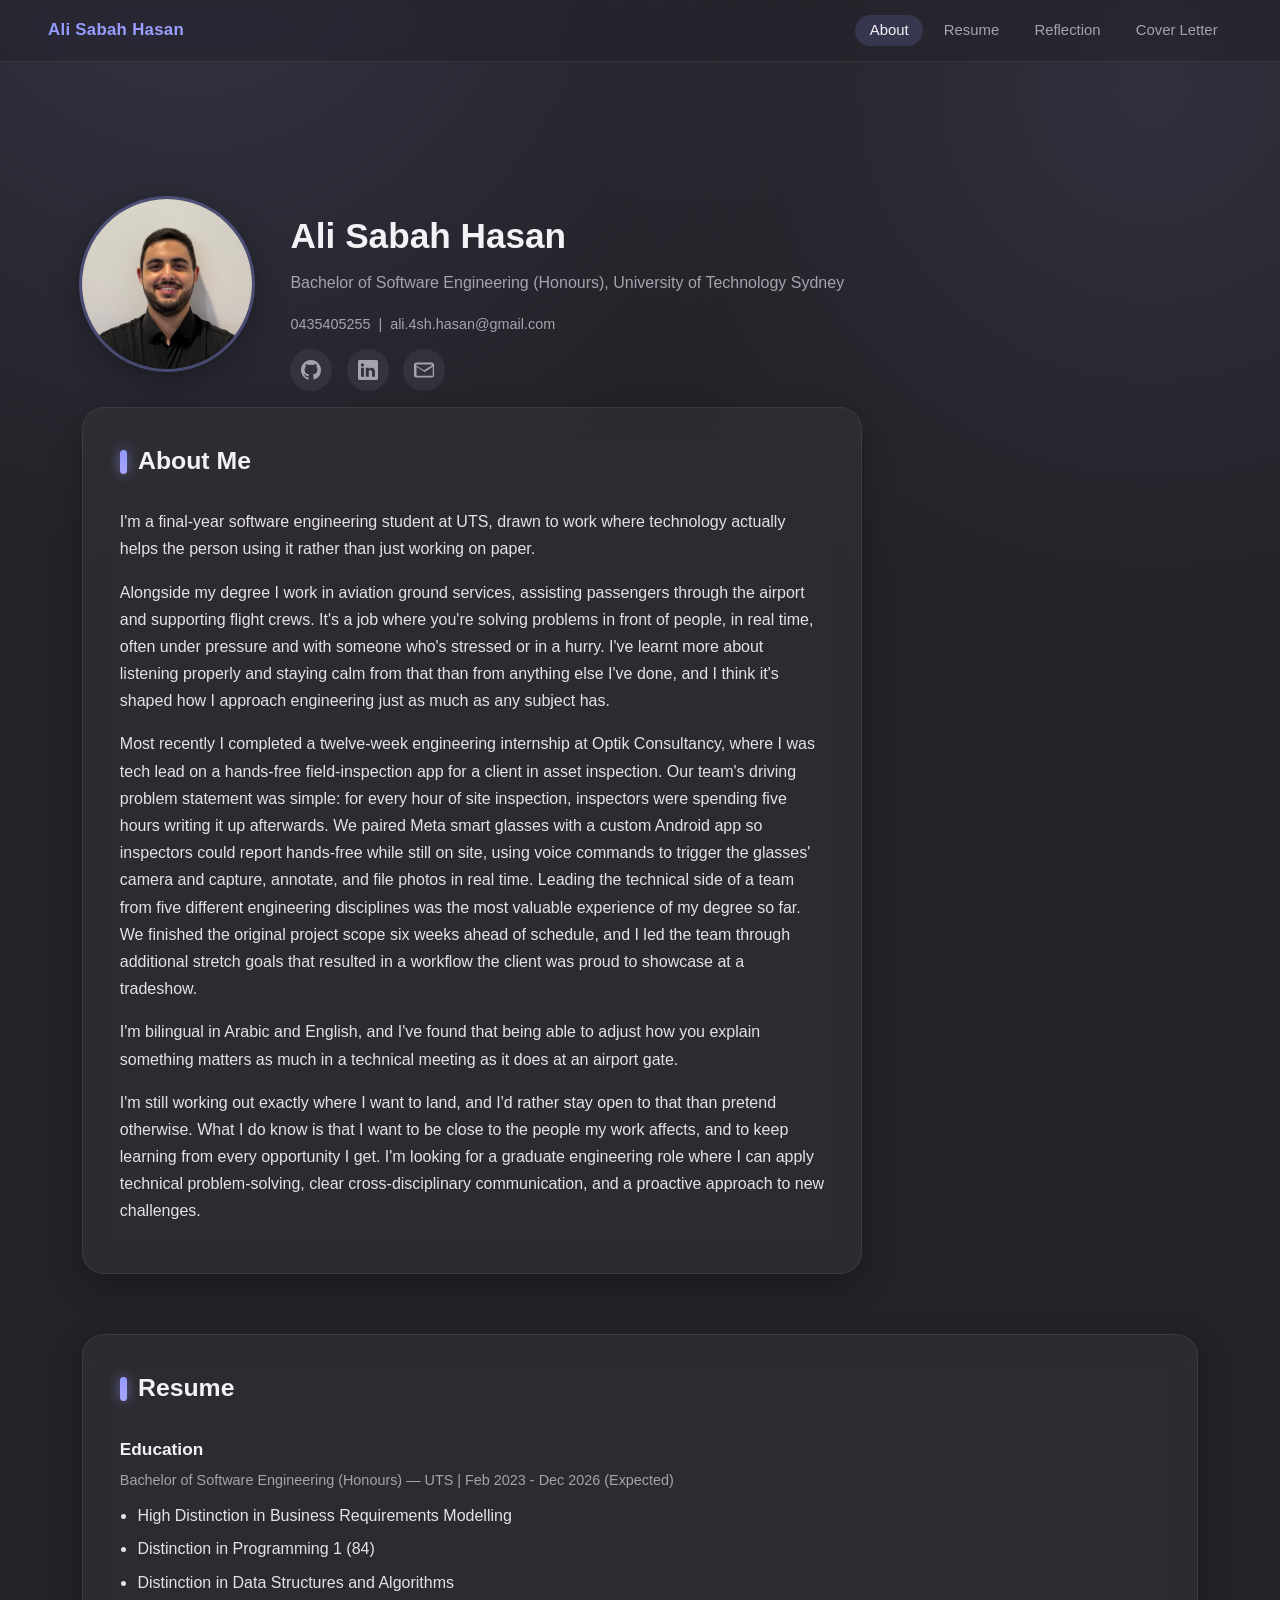
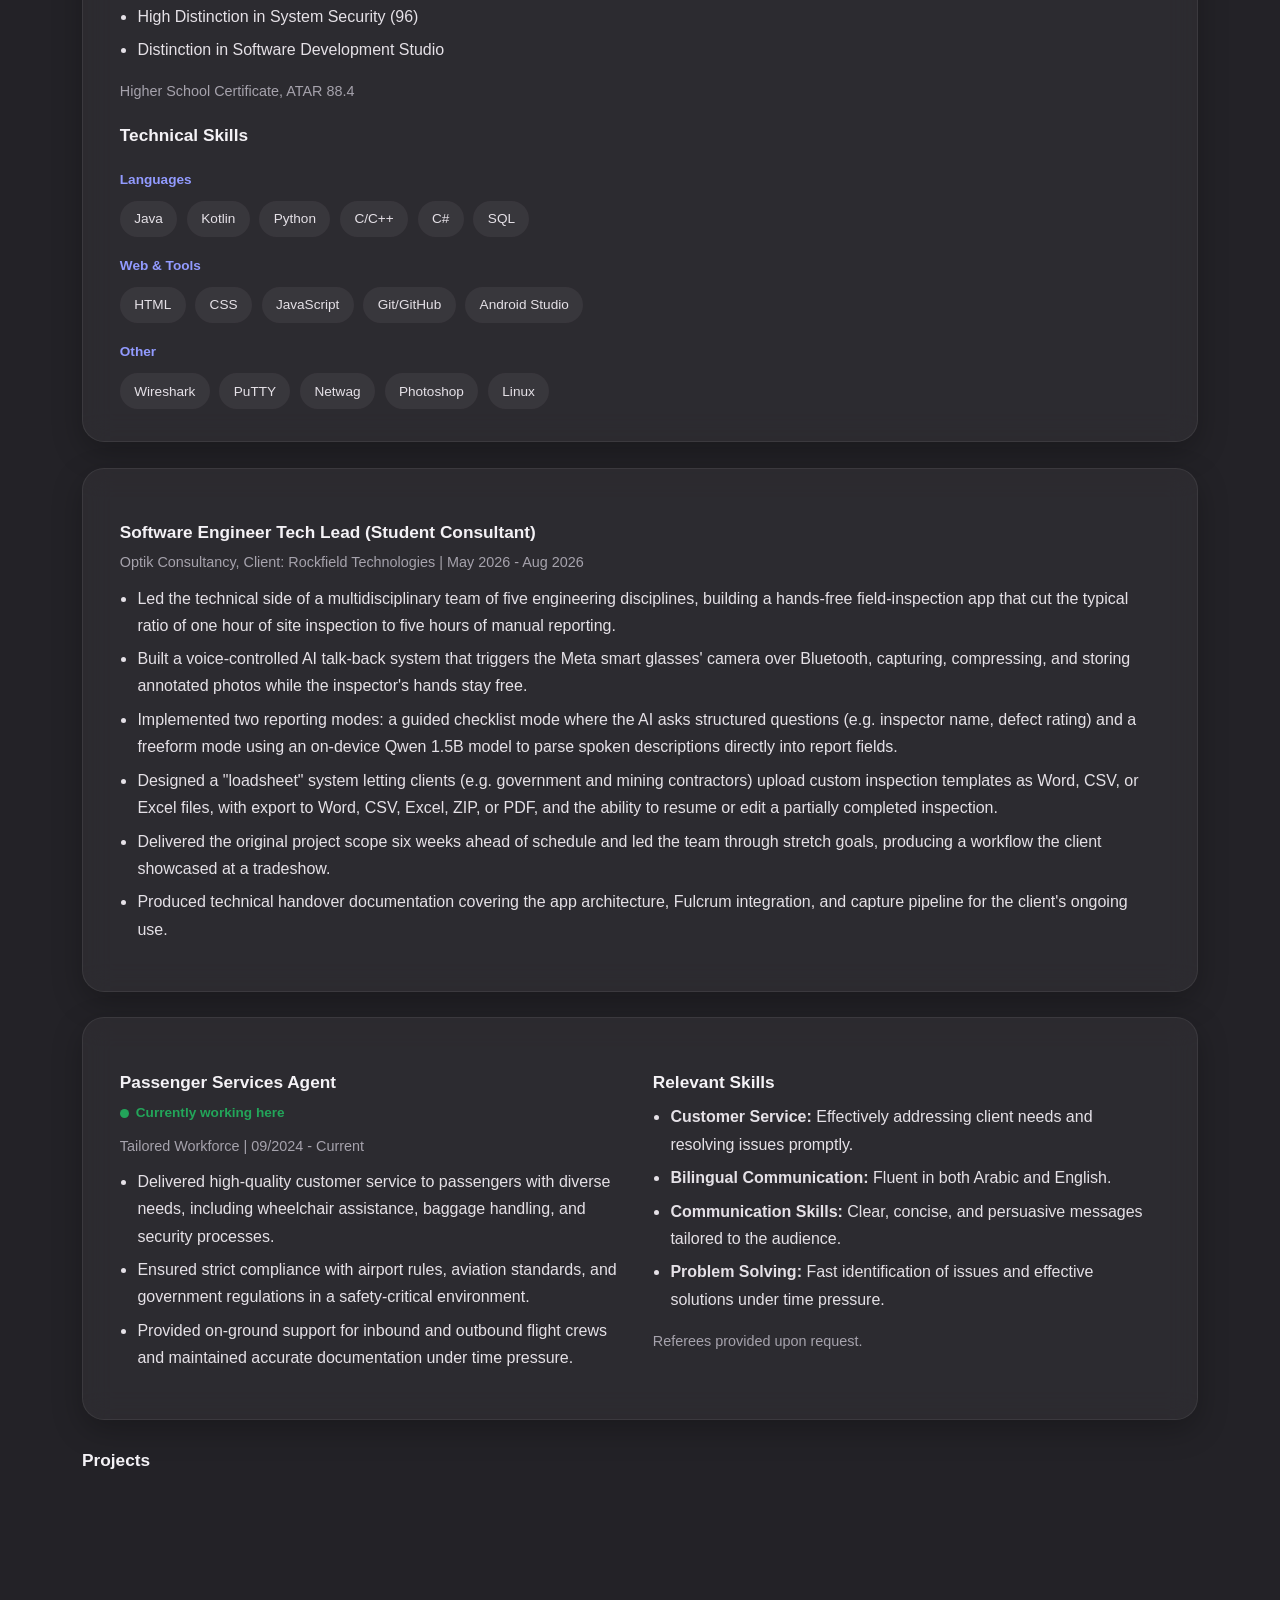
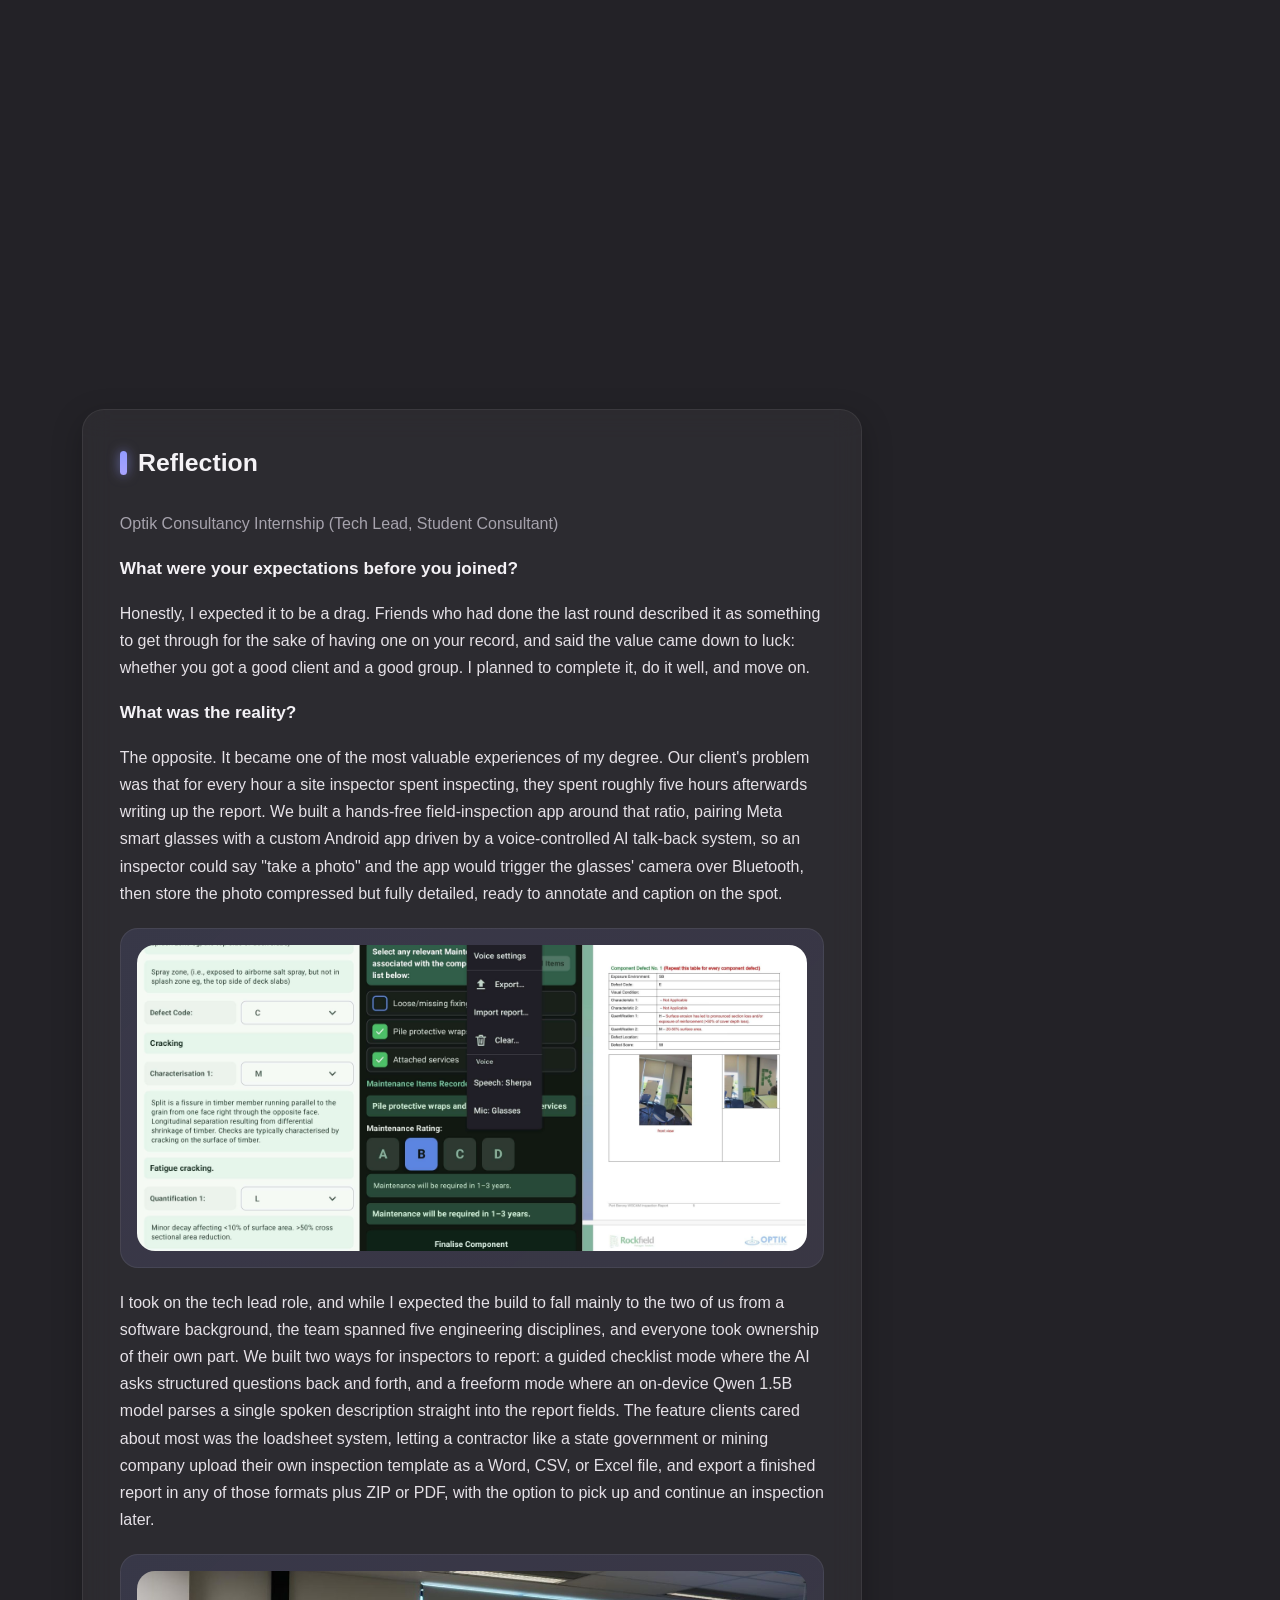
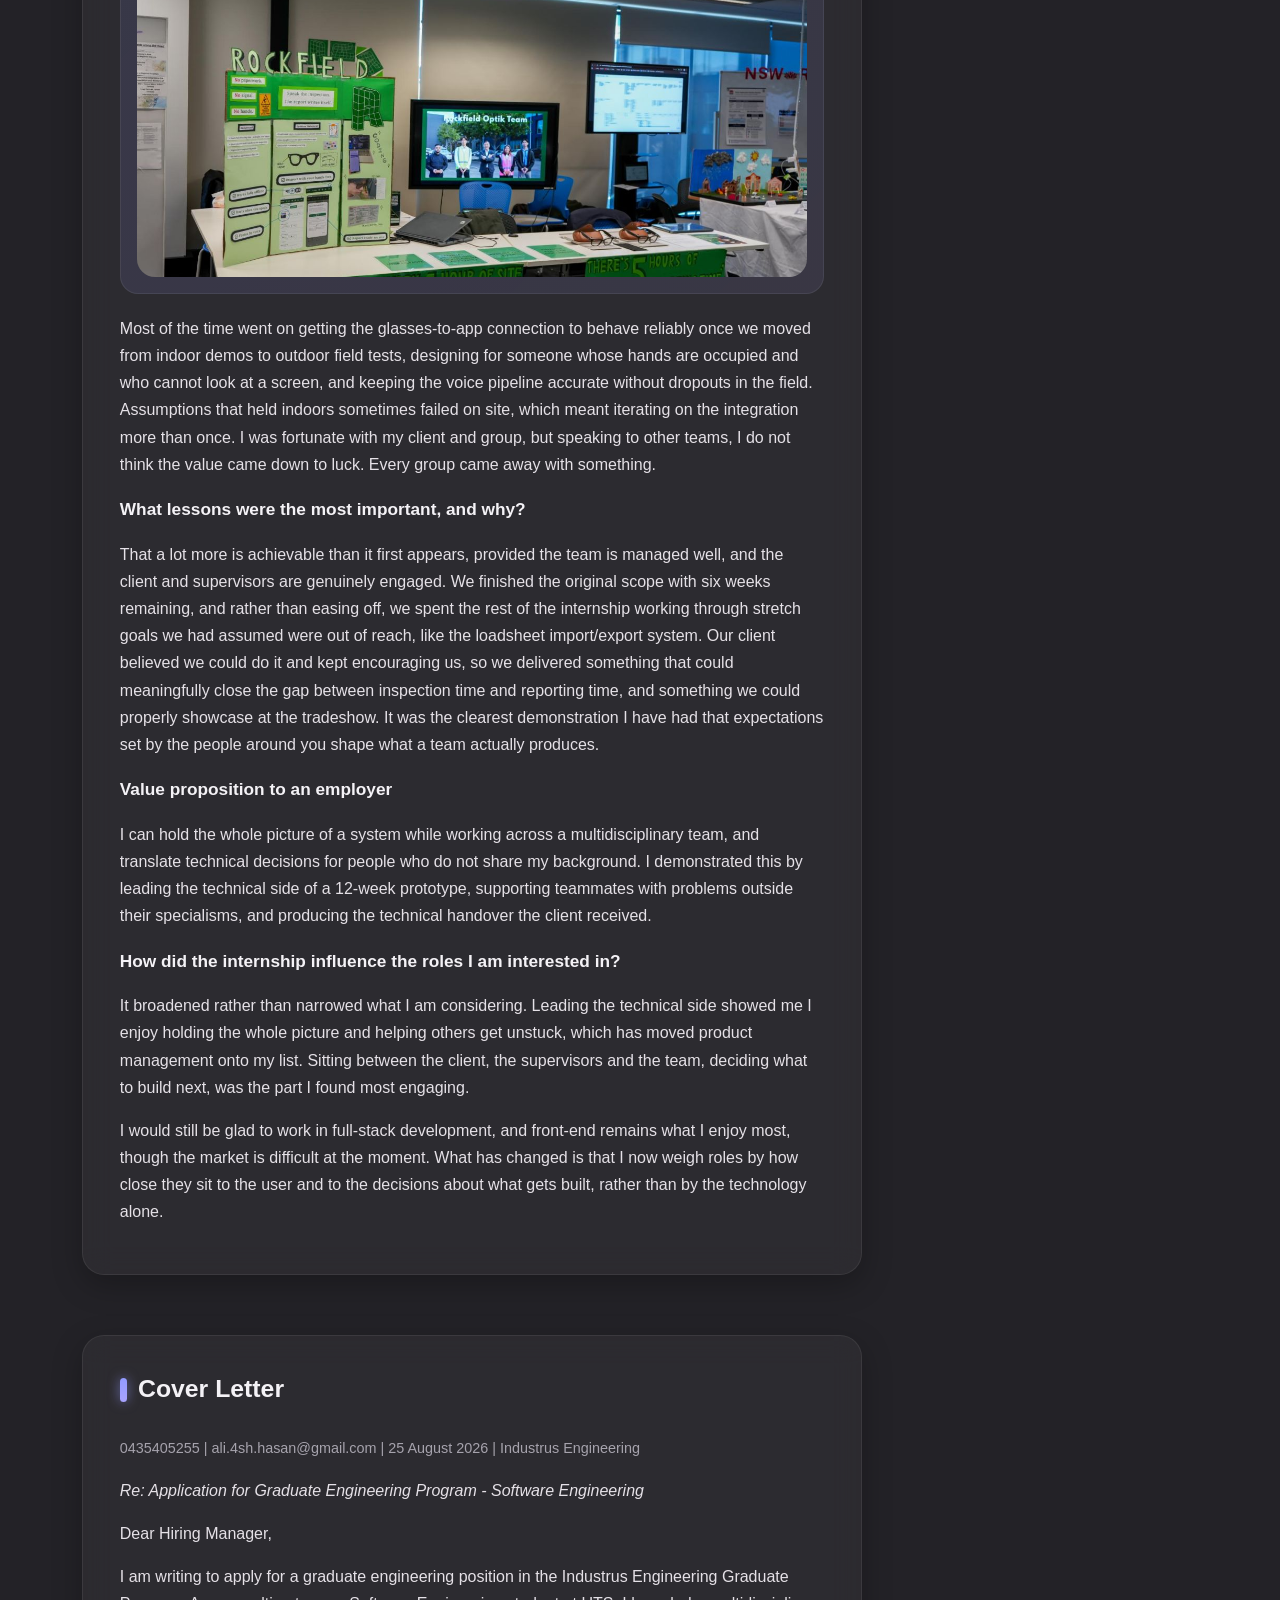
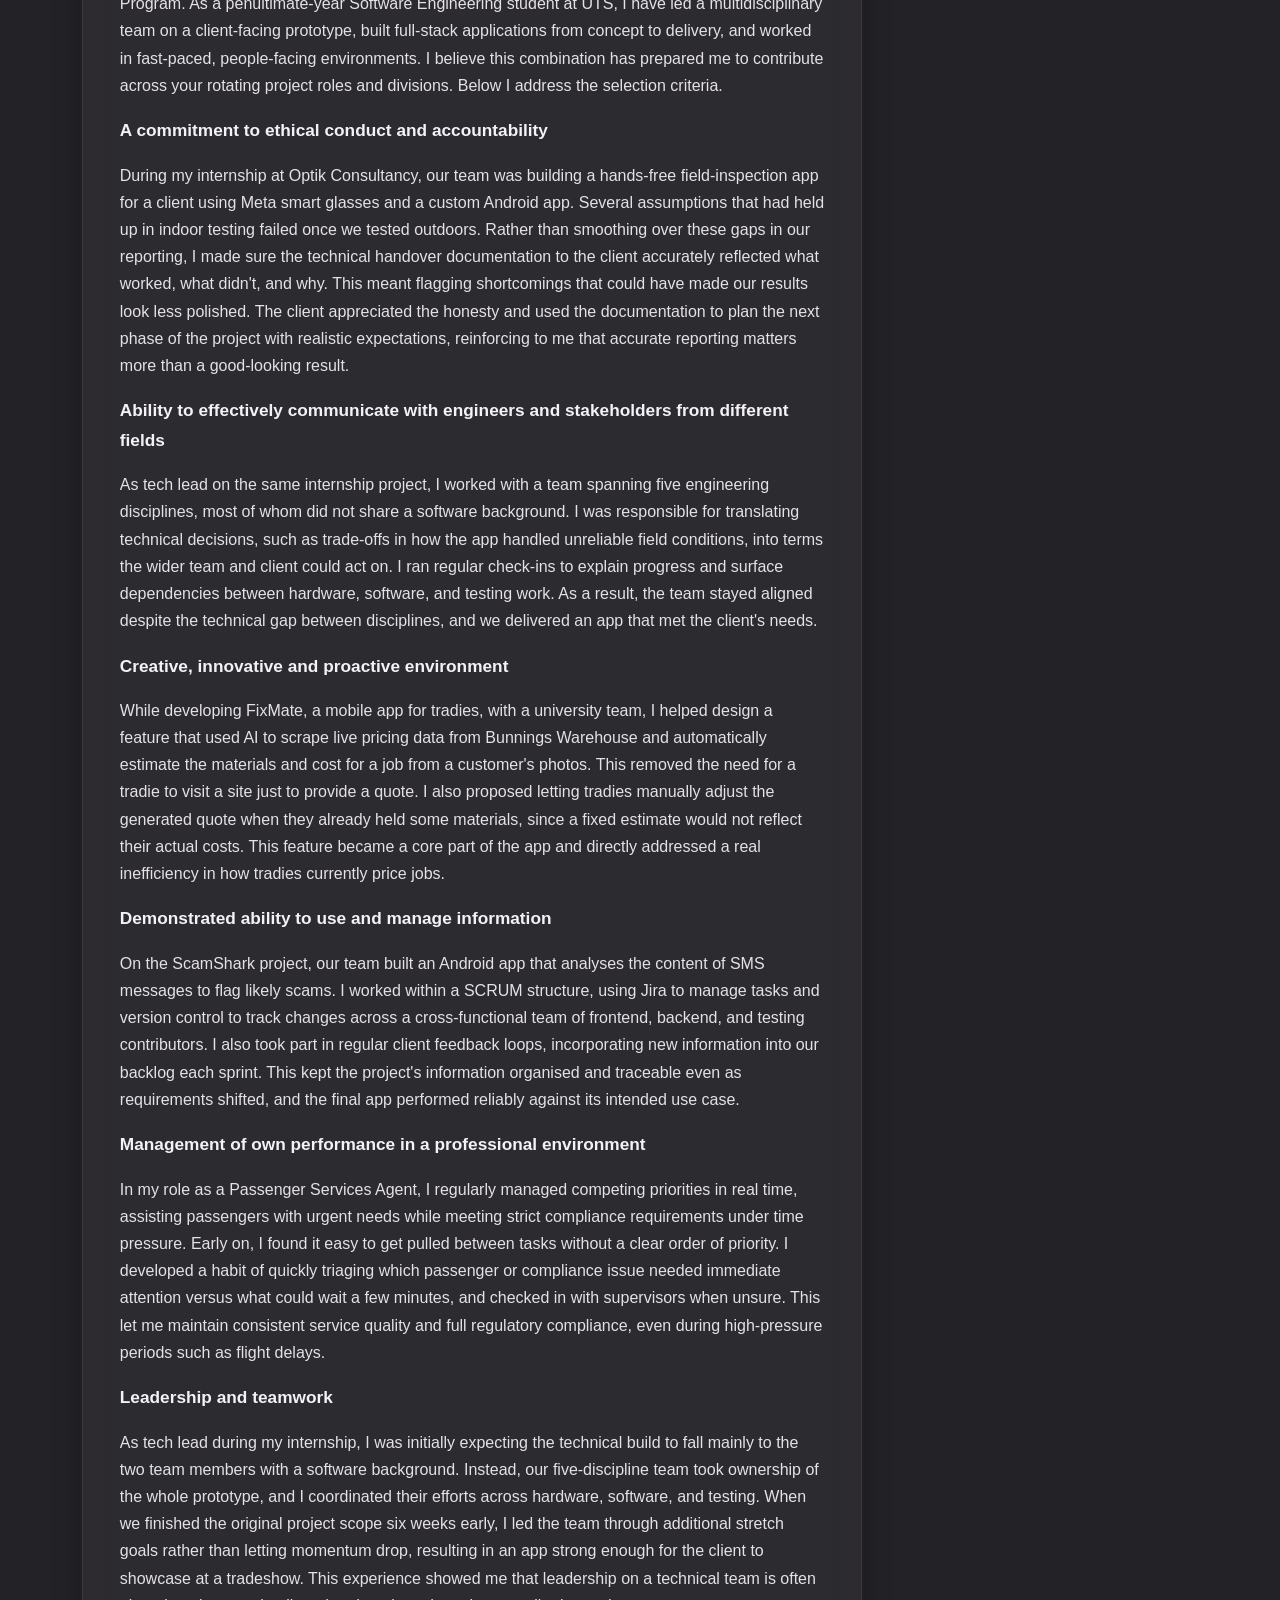
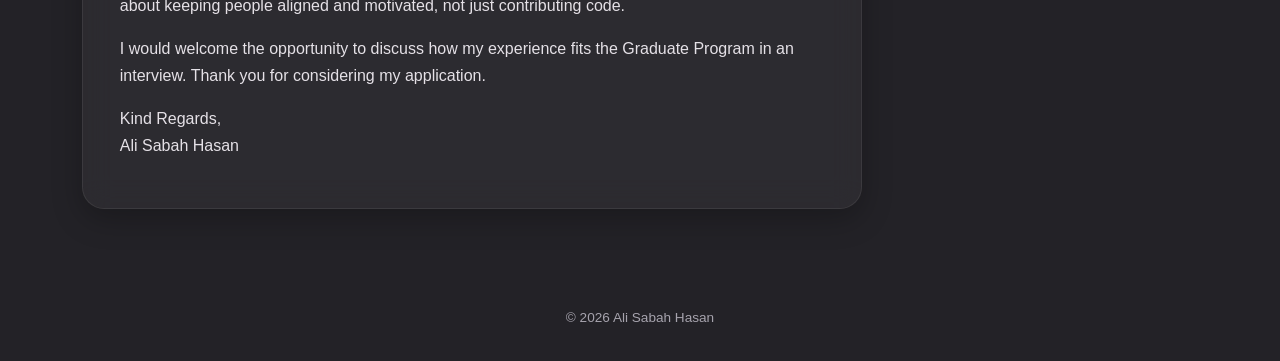
==== commit 3bbf0578: "css changes" ====
--- a/index.html
+++ b/index.html
@@ -24,12 +24,12 @@
     <section id="about">
       <div class="hero">
         <div class="hero-photo">
-          <!-- Your profile photo: keep this tag, just make sure assets/profile.jpg exists in your repo -->
           <img src="assets/profile.jpg" alt="Ali Sabah Hasan">
         </div>
         <div class="hero-text">
           <h1>Ali Sabah Hasan</h1>
           <p class="subtitle">Bachelor of Software Engineering (Honours), University of Technology Sydney</p>
+          <p class="meta">0435405255 &nbsp;|&nbsp; ali.4sh.hasan@gmail.com</p>
           <div class="social-icons">
             <a href="https://github.com/Vin-Renoux" target="_blank" aria-label="GitHub"><svg viewBox="0 0 16 16"><path d="M8 0C3.58 0 0 3.58 0 8c0 3.54 2.29 6.53 5.47 7.59.4.07.55-.17.55-.38
 0-.19-.01-.82-.01-1.49-2.01.37-2.53-.49-2.69-.94-.09-.23-.48-.94-.82-1.13-.28-.15-.68-.52-.01-.53.63-.01
@@ -57,7 +57,7 @@
         <p>Alongside my degree I work in aviation ground services, assisting passengers through the airport and supporting flight crews. It's a job where you're solving problems in front of people, in real time, often under pressure and with someone who's stressed or in a hurry. I've learnt more about listening properly and staying calm from that than from anything else I've done, and I think it's shaped how I approach engineering just as much as any subject has.</p>
         <p>Most recently I completed a twelve-week engineering internship at Optik Consultancy, where I was tech lead on a hands-free field-inspection app for a client in asset inspection. Our team's driving problem statement was simple: for every hour of site inspection, inspectors were spending five hours writing it up afterwards. We paired Meta smart glasses with a custom Android app so inspectors could report hands-free while still on site, using voice commands to trigger the glasses' camera and capture, annotate, and file photos in real time. Leading the technical side of a team from five different engineering disciplines was the most valuable experience of my degree so far. We finished the original project scope six weeks ahead of schedule, and I led the team through additional stretch goals that resulted in a workflow the client was proud to showcase at a tradeshow.</p>
         <p>I'm bilingual in Arabic and English, and I've found that being able to adjust how you explain something matters as much in a technical meeting as it does at an airport gate.</p>
-        <p>I'm still working out exactly where I want to land, and I'd rather stay open to that than pretend otherwise. What I do know is that I want to be close to the people my work affects, and to keep learning from every opportunity I get.</p>
+        <p>I'm still working out exactly where I want to land, and I'd rather stay open to that than pretend otherwise. What I do know is that I want to be close to the people my work affects, and to keep learning from every opportunity I get. I'm looking for a graduate engineering role where I can apply technical problem-solving, clear cross-disciplinary communication, and a proactive approach to new challenges.</p>
       </div>
     </section>
 
@@ -65,16 +65,6 @@
     <section id="resume">
       <div class="card">
         <h2 class="section-title">Resume</h2>
-        <p class="meta">Mobile: 0435405255 &nbsp;|&nbsp; Email: ali.4sh.hasan@gmail.com &nbsp;|&nbsp;
-        <a href="https://www.linkedin.com/in/ali-sabah-hasan" target="_blank" style="color:var(--accent);">LinkedIn</a></p>
-      </div>
-
-      <div class="card grid-2">
-        <div>
-          <h3>Career Objectives</h3>
-          <p>Penultimate-year Software Engineering student at UTS with hands-on experience leading a multidisciplinary engineering team, building full-stack applications, and working in fast-paced, customer-facing environments. Seeking a graduate engineering role where I can apply technical problem-solving, clear cross-disciplinary communication, and a proactive approach to new challenges.</p>
-        </div>
-        <div>
           <h3>Education</h3>
           <p class="meta">Bachelor of Software Engineering (Honours) &mdash; UTS | Feb 2023 - Dec 2026 (Expected)</p>
           <ul class="bullets">
@@ -85,34 +75,23 @@
             <li>Distinction in Software Development Studio</li>
           </ul>
           <p class="meta">Higher School Certificate, ATAR 88.4</p>
-        </div>
-      </div>
-
-      <div class="card">
-        <h3>Technical Skills</h3>
-        <span class="chip-group-label">Languages</span>
-        <div class="chip-row">
-          <span class="chip">Java</span><span class="chip">Kotlin</span><span class="chip">Python</span>
-          <span class="chip">C/C++</span><span class="chip">C#</span><span class="chip">SQL</span>
-        </div>
-        <span class="chip-group-label">Web Development</span>
-        <div class="chip-row">
-          <span class="chip">HTML</span><span class="chip">CSS</span><span class="chip">JavaScript</span>
-        </div>
-        <span class="chip-group-label">Development Tools</span>
-        <div class="chip-row">
-          <span class="chip">VS Code</span><span class="chip">Android Studio</span><span class="chip">XCode</span>
-          <span class="chip">Zed</span><span class="chip">Nvim</span><span class="chip">Arduino</span>
-          <span class="chip">Git/GitHub</span><span class="chip">VMWare/VirtualBox</span><span class="chip">WebGoat</span>
-        </div>
-        <span class="chip-group-label">Networking Tools</span>
-        <div class="chip-row">
-          <span class="chip">Wireshark</span><span class="chip">PuTTY</span><span class="chip">Netwag</span>
-        </div>
-        <span class="chip-group-label">Other</span>
-        <div class="chip-row">
-          <span class="chip">Adobe Photoshop</span><span class="chip">Windows</span><span class="chip">Mac</span>
-          <span class="chip">Linux</span><span class="chip">Microsoft Office Suite</span>
+        <div>
+          <h3>Technical Skills</h3>
+          <span class="chip-group-label">Languages</span>
+          <div class="chip-row">
+            <span class="chip">Java</span><span class="chip">Kotlin</span><span class="chip">Python</span>
+            <span class="chip">C/C++</span><span class="chip">C#</span><span class="chip">SQL</span>
+          </div>
+          <span class="chip-group-label">Web &amp; Tools</span>
+          <div class="chip-row">
+            <span class="chip">HTML</span><span class="chip">CSS</span><span class="chip">JavaScript</span>
+            <span class="chip">Git/GitHub</span><span class="chip">Android Studio</span>
+          </div>
+          <span class="chip-group-label">Other</span>
+          <div class="chip-row">
+            <span class="chip">Wireshark</span><span class="chip">PuTTY</span><span class="chip">Netwag</span>
+            <span class="chip">Photoshop</span><span class="chip">Linux</span>
+          </div>
         </div>
       </div>
 
@@ -129,14 +108,29 @@
         </ul>
       </div>
 
-      <div class="card">
-        <h3>Passenger Services Agent</h3>
-        <p class="meta">Tailored Workforce | 09/2024 - Current</p>
-        <ul class="bullets">
-          <li>Delivered high-quality customer service to passengers with diverse needs, including wheelchair assistance, baggage handling, and security processes.</li>
-          <li>Ensured strict compliance with airport rules, aviation standards, and government regulations in a safety-critical environment.</li>
-          <li>Provided on-ground support for inbound and outbound flight crews and maintained accurate documentation under time pressure.</li>
-        </ul>
+      <div class="card grid-2">
+        <div>
+          <h3>Passenger Services Agent</h3>
+          <p class="meta">
+            <span class="status-dot"></span><span class="status-text">Currently working here</span>
+          </p>
+          <p class="meta">Tailored Workforce | 09/2024 - Current</p>
+          <ul class="bullets">
+            <li>Delivered high-quality customer service to passengers with diverse needs, including wheelchair assistance, baggage handling, and security processes.</li>
+            <li>Ensured strict compliance with airport rules, aviation standards, and government regulations in a safety-critical environment.</li>
+            <li>Provided on-ground support for inbound and outbound flight crews and maintained accurate documentation under time pressure.</li>
+          </ul>
+        </div>
+        <div>
+          <h3>Relevant Skills</h3>
+          <ul class="bullets">
+            <li><strong>Customer Service:</strong> Effectively addressing client needs and resolving issues promptly.</li>
+            <li><strong>Bilingual Communication:</strong> Fluent in both Arabic and English.</li>
+            <li><strong>Communication Skills:</strong> Clear, concise, and persuasive messages tailored to the audience.</li>
+            <li><strong>Problem Solving:</strong> Fast identification of issues and effective solutions under time pressure.</li>
+          </ul>
+          <p class="meta">Referees provided upon request.</p>
+        </div>
       </div>
 
       <h3 style="margin: 0.5rem 0 1rem 0;">Projects</h3>
@@ -161,17 +155,6 @@
           </ul>
         </div>
       </div>
-
-      <div class="card">
-        <h3>Relevant Skills</h3>
-        <ul class="bullets">
-          <li><strong>Customer Service:</strong> Provided exceptional customer service by effectively addressing client needs, resolving issues promptly, and fostering customer loyalty.</li>
-          <li><strong>Bilingual Communication:</strong> Fluent in both Arabic and English.</li>
-          <li><strong>Communication Skills:</strong> Clear, concise, and persuasive messages tailored to the audience.</li>
-          <li><strong>Problem Solving:</strong> Fast identification of issues and effective solutions under time pressure.</li>
-        </ul>
-        <p class="meta">Referees provided upon request.</p>
-      </div>
     </section>
 
     <!-- REFLECTION -->
@@ -187,14 +170,12 @@
         <p>The opposite. It became one of the most valuable experiences of my degree. Our client's problem was that for every hour a site inspector spent inspecting, they spent roughly five hours afterwards writing up the report. We built a hands-free field-inspection app around that ratio, pairing Meta smart glasses with a custom Android app driven by a voice-controlled AI talk-back system, so an inspector could say "take a photo" and the app would trigger the glasses' camera over Bluetooth, then store the photo compressed but fully detailed, ready to annotate and caption on the spot.</p>
 
         <div class="image-placeholder">
-          <!-- Tradeshow / prototype photo. Swap the src if you want a different shot. -->
           <img src="assets/internship-photo-1.png" alt="Rockfield internship tradeshow display">
         </div>
 
         <p>I took on the tech lead role, and while I expected the build to fall mainly to the two of us from a software background, the team spanned five engineering disciplines, and everyone took ownership of their own part. We built two ways for inspectors to report: a guided checklist mode where the AI asks structured questions back and forth, and a freeform mode where an on-device Qwen 1.5B model parses a single spoken description straight into the report fields. The feature clients cared about most was the loadsheet system, letting a contractor like a state government or mining company upload their own inspection template as a Word, CSV, or Excel file, and export a finished report in any of those formats plus ZIP or PDF, with the option to pick up and continue an inspection later.</p>
 
         <div class="image-placeholder">
-          <!-- App screenshots / exported report photo -->
           <img src="assets/internship-photo-2.jpg" alt="App screenshots and exported inspection report">
         </div>
 
--- a/style.css
+++ b/style.css
@@ -1,47 +1,58 @@
 :root {
-  --bg: #0e0f16;
-  --bg-soft: #14151f;
-  --card: #191b26;
-  --card-alt: #1f2130;
-  --text: #cdd3ee;
-  --heading: #e8eaf7;
-  --muted: #8991b3;
-  --accent: #8aadf4;
-  --accent2: #c6a0f6;
+  --bg: #232227;
+  --bg-soft: #2a292e;
+  --card: rgba(53,52,56,0.55);
+  --card-solid: #353438;
+  --card-alt: rgba(145,143,154,0.12);
+  --text: #e5e1e7;
+  --heading: #f4f2f6;
+  --muted: #a6a3ad;
+  --accent: #929bff;
+  --accent2: #a8a3ff;
+  --online: #23a55a;
   --radius: 22px;
+  --glass-border: rgba(229,225,231,0.08);
 }
 * { box-sizing: border-box; }
 html { scroll-behavior: smooth; }
 body {
   margin: 0;
   font-family: 'Segoe UI', Arial, sans-serif;
-  background: radial-gradient(circle at 20% 0%, #171a2b 0%, var(--bg) 45%);
+  background:
+    radial-gradient(circle at 15% -10%, rgba(146,155,255,0.14), transparent 45%),
+    radial-gradient(circle at 90% 10%, rgba(168,163,255,0.10), transparent 40%),
+    var(--bg);
+  background-attachment: fixed;
   color: var(--text);
   line-height: 1.7;
 }
 
 .navbar {
-  display: flex;
-  justify-content: space-between;
-  align-items: center;
-  background: rgba(14,15,22,0.75);
-  backdrop-filter: blur(14px);
+  display: flex; justify-content: space-between; align-items: center;
+  background: rgba(35,34,39,0.55);
+  backdrop-filter: blur(18px) saturate(140%);
+  -webkit-backdrop-filter: blur(18px) saturate(140%);
+  border-bottom: 1px solid var(--glass-border);
   padding: 1rem 3rem;
-  position: sticky;
-  top: 0;
-  z-index: 30;
+  position: sticky; top: 0; z-index: 30;
 }
 .nav-title {
   font-weight: 700; font-size: 1.05rem; letter-spacing: 0.3px;
   background: linear-gradient(90deg, var(--accent), var(--accent2));
   -webkit-background-clip: text; background-clip: text; color: transparent;
+  background-size: 200% auto;
+  animation: shine 6s linear infinite;
 }
-.nav-links { list-style: none; display: flex; gap: 1.9rem; margin: 0; padding: 0; }
+@keyframes shine { to { background-position: 200% center; } }
+
+.nav-links { list-style: none; display: flex; gap: 0.4rem; margin: 0; padding: 0; }
 .nav-links a {
-  color: var(--muted); text-decoration: none; font-weight: 500; font-size: 0.95rem;
-  transition: color 0.25s ease;
+  color: var(--muted); text-decoration: none; font-weight: 500; font-size: 0.93rem;
+  padding: 0.45rem 0.9rem; border-radius: 999px;
+  transition: color 0.25s ease, background 0.25s ease;
 }
-.nav-links a:hover, .nav-links a.active { color: var(--heading); }
+.nav-links a:hover { color: var(--heading); background: var(--card-alt); }
+.nav-links a.active { color: var(--heading); background: rgba(146,155,255,0.16); }
 .nav-toggle { display: none; background: none; border: none; color: var(--heading); font-size: 1.4rem; cursor: pointer; }
 
 .container { max-width: 1180px; margin: 0 auto; padding: 2.5rem 2rem 2rem; }
@@ -49,18 +60,17 @@
 
 section { padding-top: 2.2rem; }
 
-.hero {
-  display: flex; align-items: center; gap: 2.4rem; flex-wrap: wrap;
-  padding: 2.5rem 0 1rem;
-}
+.hero { display: flex; align-items: center; gap: 2.4rem; flex-wrap: wrap; padding: 2.5rem 0 1rem; }
 .hero-photo {
   width: 170px; height: 170px; border-radius: 50%;
-  background: var(--card);
+  background: var(--card-solid);
   display: flex; align-items: center; justify-content: center;
   color: var(--muted); font-size: 0.8rem; text-align: center;
   overflow: hidden; flex-shrink: 0;
-  box-shadow: 0 0 0 3px rgba(138,173,244,0.25);
+  box-shadow: 0 0 0 3px rgba(146,155,255,0.35), 0 8px 30px rgba(0,0,0,0.35);
+  transition: box-shadow 0.3s ease;
 }
+.hero-photo:hover { box-shadow: 0 0 0 4px rgba(146,155,255,0.55), 0 8px 30px rgba(0,0,0,0.4); }
 .hero-photo img { width: 100%; height: 100%; object-fit: cover; display: block; }
 .hero-text h1 { margin-bottom: 0.2rem; font-size: 2.2rem; color: var(--heading); }
 .subtitle { color: var(--muted); margin-top: 0; margin-bottom: 1rem; }
@@ -68,12 +78,12 @@
 .social-icons { display: flex; gap: 0.9rem; margin-top: 0.8rem; }
 .social-icons a {
   width: 42px; height: 42px; border-radius: 50%;
-  background: var(--card);
+  background: var(--card-alt);
   display: flex; align-items: center; justify-content: center;
   color: var(--muted);
   transition: background 0.25s ease, color 0.25s ease, transform 0.2s ease;
 }
-.social-icons a:hover { background: rgba(138,173,244,0.15); color: var(--accent); transform: translateY(-2px); }
+.social-icons a:hover { background: rgba(146,155,255,0.2); color: var(--accent); transform: translateY(-3px) scale(1.05); }
 .social-icons svg { width: 20px; height: 20px; fill: currentColor; }
 
 h2.section-title {
@@ -84,6 +94,7 @@
   content: ''; width: 7px; height: 24px;
   background: linear-gradient(180deg, var(--accent), var(--accent2));
   border-radius: 4px; display: inline-block;
+  box-shadow: 0 0 12px rgba(146,155,255,0.6);
 }
 h3 { font-size: 1.08rem; margin-bottom: 0.2rem; color: var(--heading); }
 .meta { color: var(--muted); font-size: 0.9rem; margin: 0 0 0.6rem 0; }
@@ -93,14 +104,18 @@
 
 .card {
   background: var(--card);
+  backdrop-filter: blur(14px) saturate(130%);
+  -webkit-backdrop-filter: blur(14px) saturate(130%);
+  border: 1px solid var(--glass-border);
   border-radius: var(--radius);
   padding: 2rem 2.3rem;
   margin-bottom: 1.6rem;
   opacity: 0; transform: translateY(18px);
-  transition: opacity 0.6s ease, transform 0.6s ease;
+  transition: opacity 0.6s ease, transform 0.6s ease, box-shadow 0.3s ease, border-color 0.3s ease;
   box-shadow: 0 10px 30px rgba(0,0,0,0.25);
 }
 .card.visible { opacity: 1; transform: translateY(0); }
+.card:hover { border-color: rgba(146,155,255,0.25); box-shadow: 0 14px 36px rgba(0,0,0,0.32); }
 
 .grid-2 { display: grid; grid-template-columns: 1fr 1fr; gap: 1.6rem; }
 .grid-3 { display: grid; grid-template-columns: repeat(3, 1fr); gap: 1.6rem; }
@@ -113,35 +128,45 @@
   border-radius: 999px;
   font-size: 0.85rem;
   white-space: nowrap;
+  transition: background 0.2s ease, transform 0.2s ease;
 }
+.chip:hover { background: rgba(146,155,255,0.22); transform: translateY(-2px); }
 .chip-group-label { color: var(--accent); font-weight: 600; font-size: 0.85rem; margin-top: 1.1rem; display: block; }
 
+.status-dot {
+  width: 9px; height: 9px; border-radius: 50%;
+  background: var(--online);
+  display: inline-block; margin-right: 7px; vertical-align: middle;
+  animation: pulse 2s infinite;
+}
+.status-text { color: var(--online); font-weight: 600; font-size: 0.85rem; }
+@keyframes pulse {
+  0% { box-shadow: 0 0 0 0 rgba(35,165,90,0.55); }
+  70% { box-shadow: 0 0 0 9px rgba(35,165,90,0); }
+  100% { box-shadow: 0 0 0 0 rgba(35,165,90,0); }
+}
+
 .image-placeholder {
-  width: 100%;
-  height: 340px;
-  background: linear-gradient(135deg, #1c2033, #262b40);
+  width: 100%; height: 340px;
+  background: linear-gradient(135deg, rgba(146,155,255,0.12), rgba(168,163,255,0.10));
   border-radius: 18px;
   display: flex; align-items: center; justify-content: center;
   color: var(--muted); font-size: 0.9rem; text-align: center;
   margin: 1.3rem 0; padding: 1rem;
   overflow: hidden;
+  border: 1px solid var(--glass-border);
 }
-.image-placeholder img {
-  width: 100%; height: 100%;
-  object-fit: cover;
-  border-radius: 18px;
-  display: block;
-}
+.image-placeholder img { width: 100%; height: 100%; object-fit: cover; border-radius: 18px; display: block; }
 
 a.button {
   display: inline-block;
   background: linear-gradient(90deg, var(--accent), var(--accent2));
-  color: #10111a; font-weight: 600;
+  color: #1a1a1f; font-weight: 600;
   padding: 0.7rem 1.4rem; border-radius: 14px;
   text-decoration: none; margin-top: 1rem;
   transition: transform 0.2s ease, box-shadow 0.2s ease;
 }
-a.button:hover { transform: translateY(-2px); box-shadow: 0 8px 22px rgba(138,173,244,0.35); }
+a.button:hover { transform: translateY(-2px); box-shadow: 0 8px 22px rgba(146,155,255,0.4); }
 
 footer { text-align: center; color: var(--muted); font-size: 0.85rem; padding: 2.5rem 0 2rem; }
 
@@ -152,8 +177,8 @@
   .navbar { padding: 1rem 1.2rem; }
   .nav-links {
     position: absolute; top: 100%; right: 0;
-    background: var(--bg-soft); flex-direction: column;
-    width: 200px; padding: 1rem; display: none;
+    background: rgba(42,41,46,0.9); backdrop-filter: blur(14px);
+    flex-direction: column; width: 200px; padding: 1rem; display: none;
     border-radius: 0 0 14px 14px;
   }
   .nav-links.open { display: flex; }
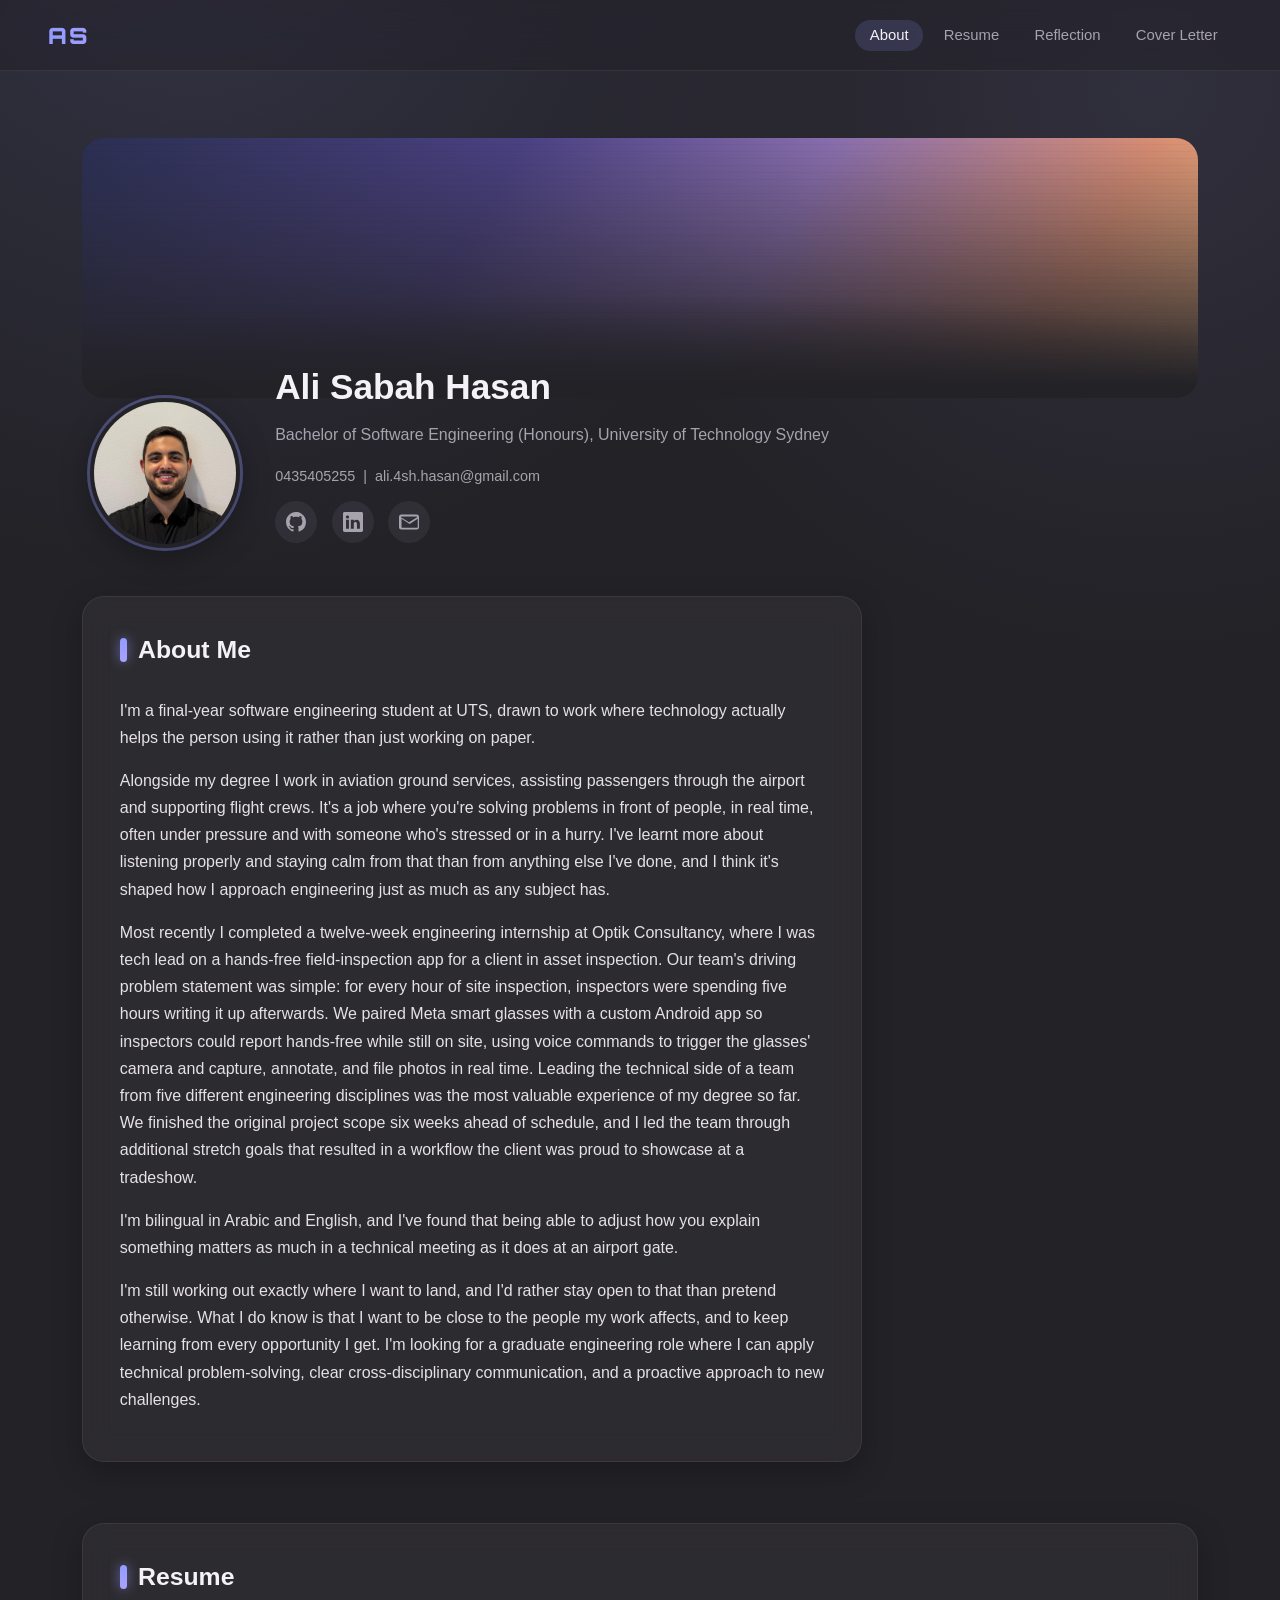
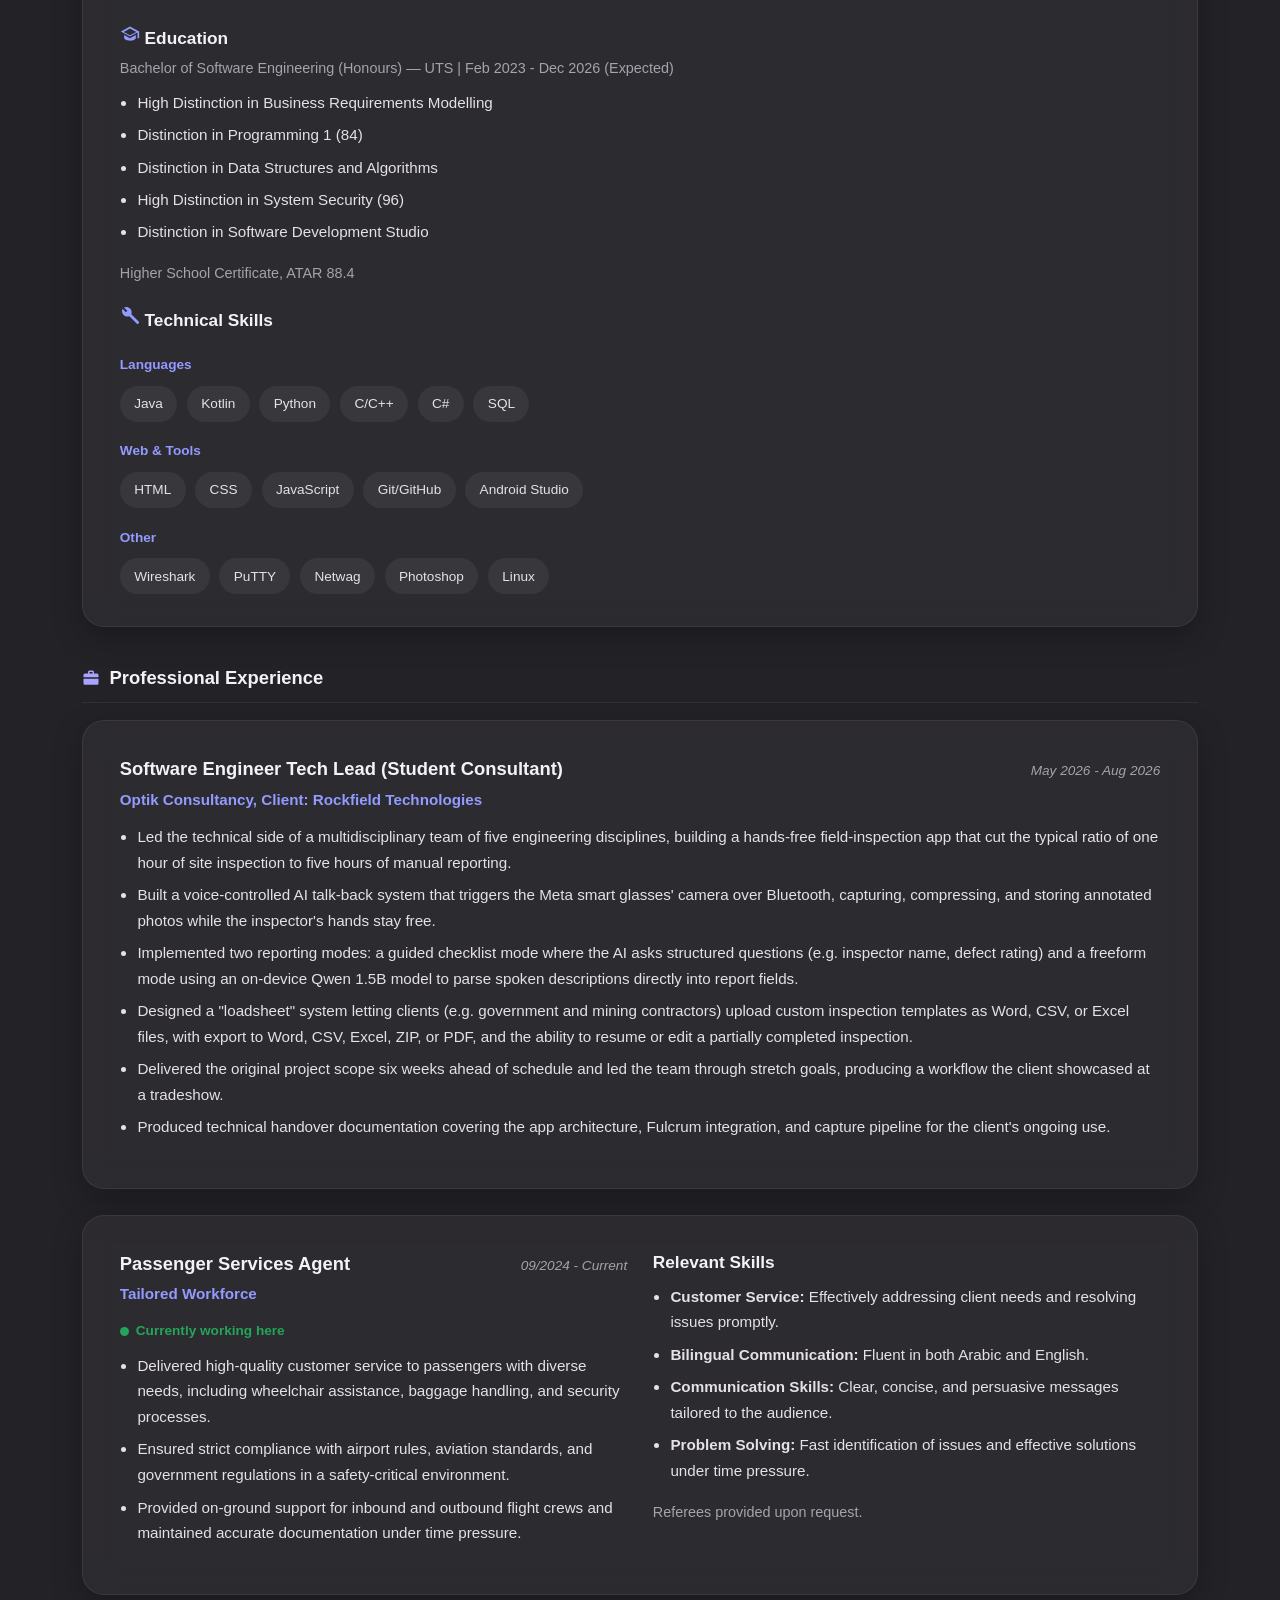
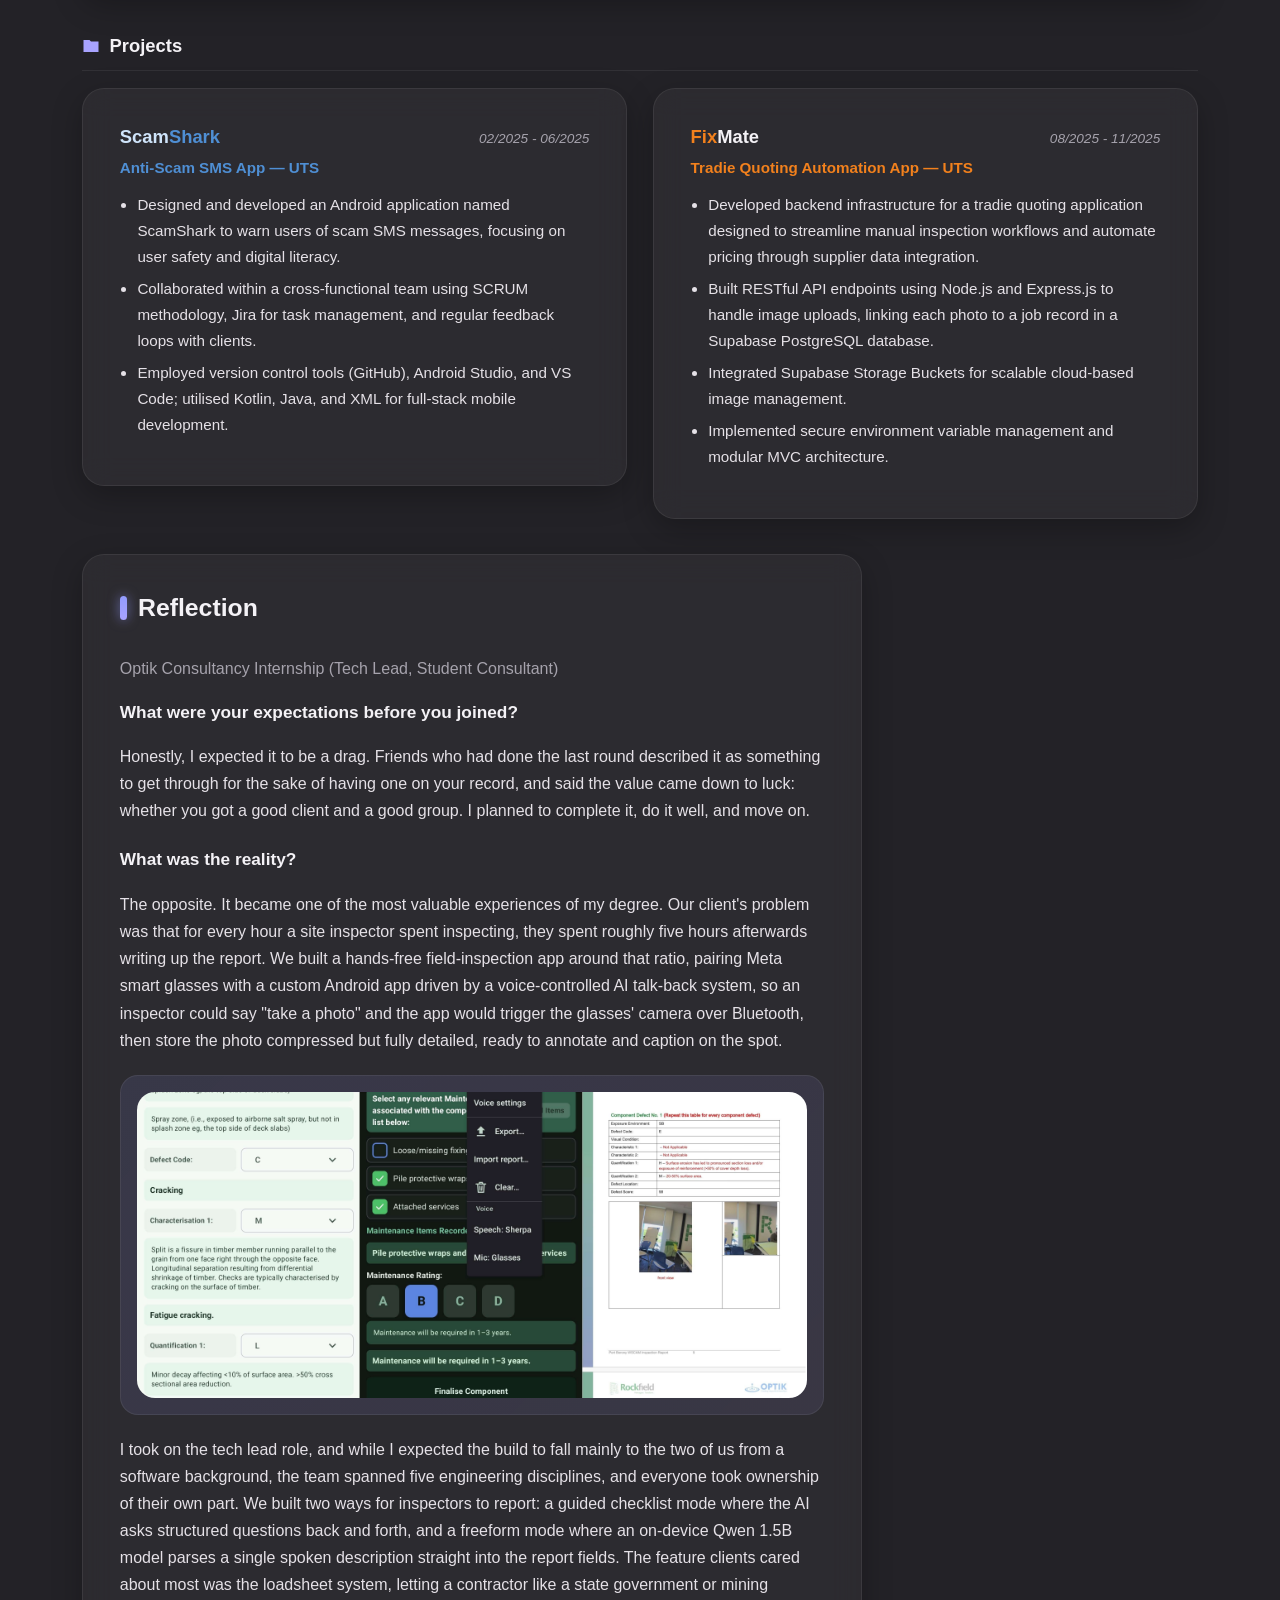
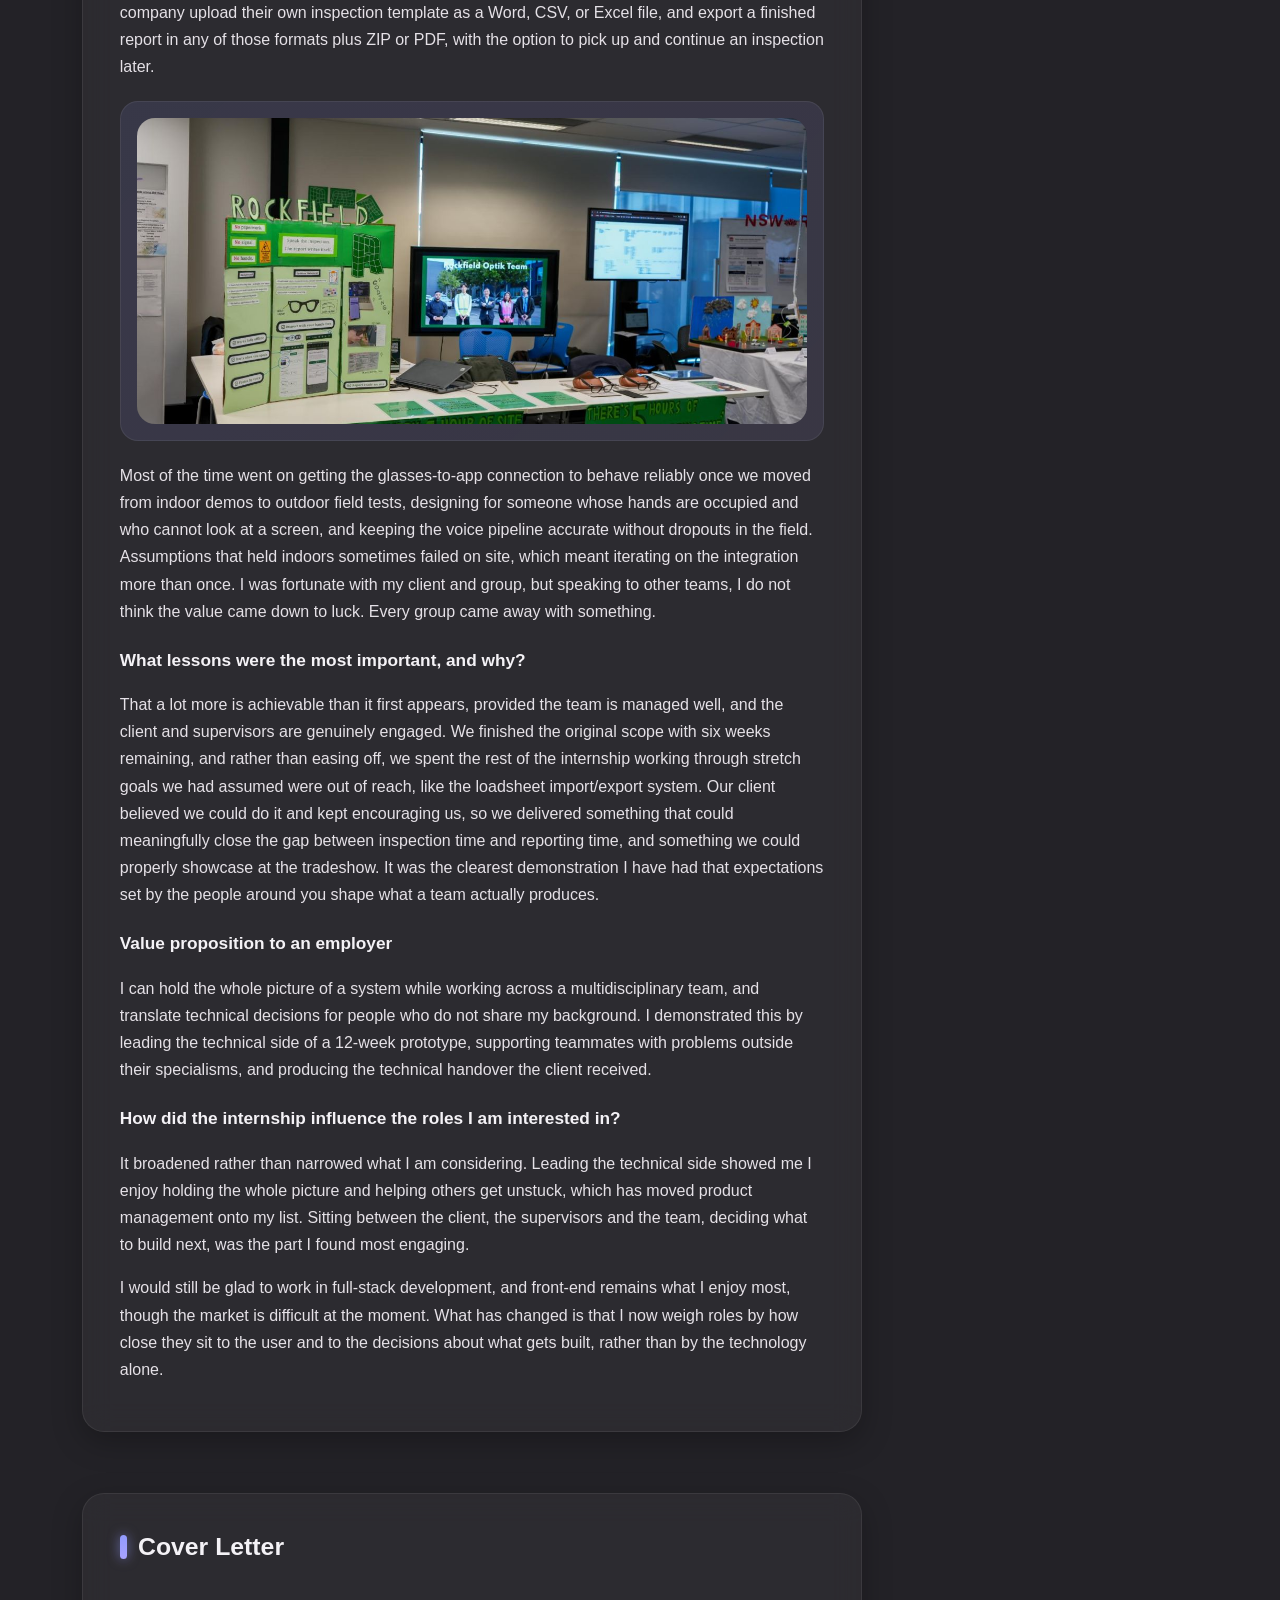
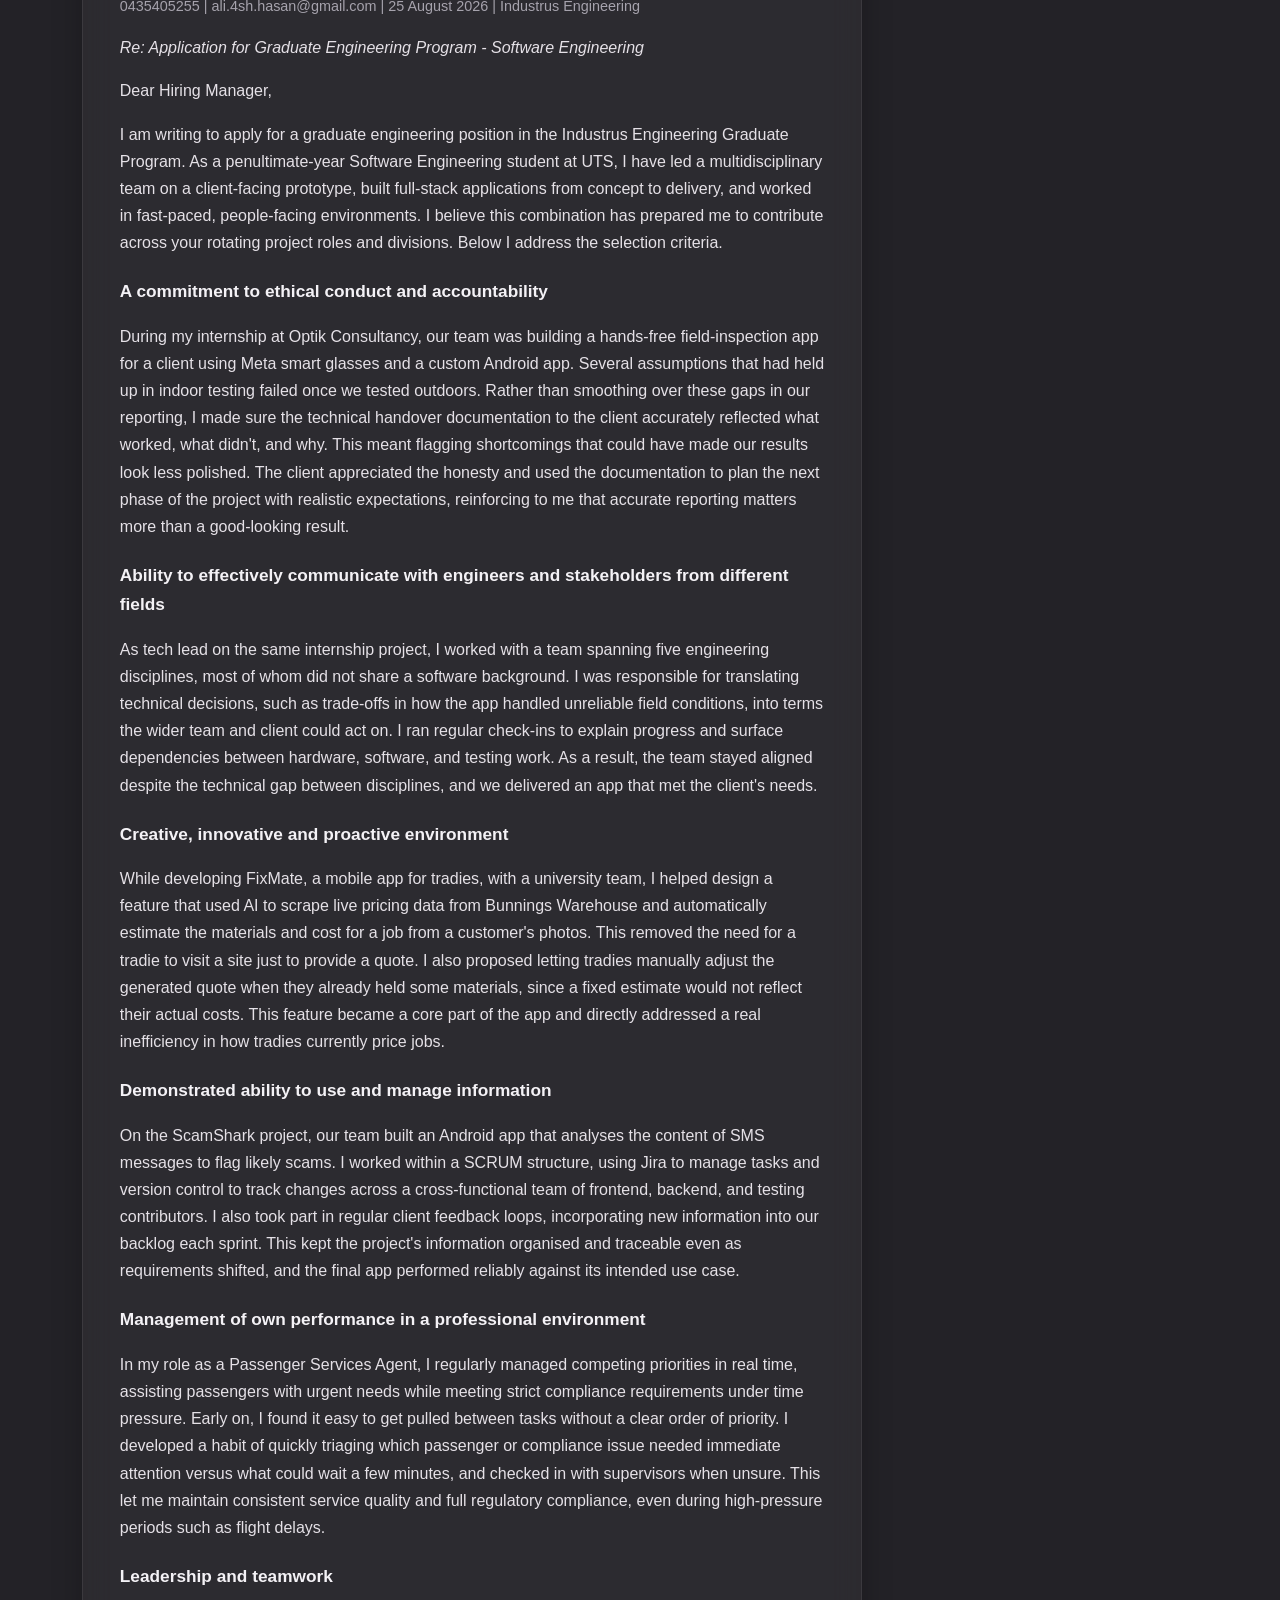
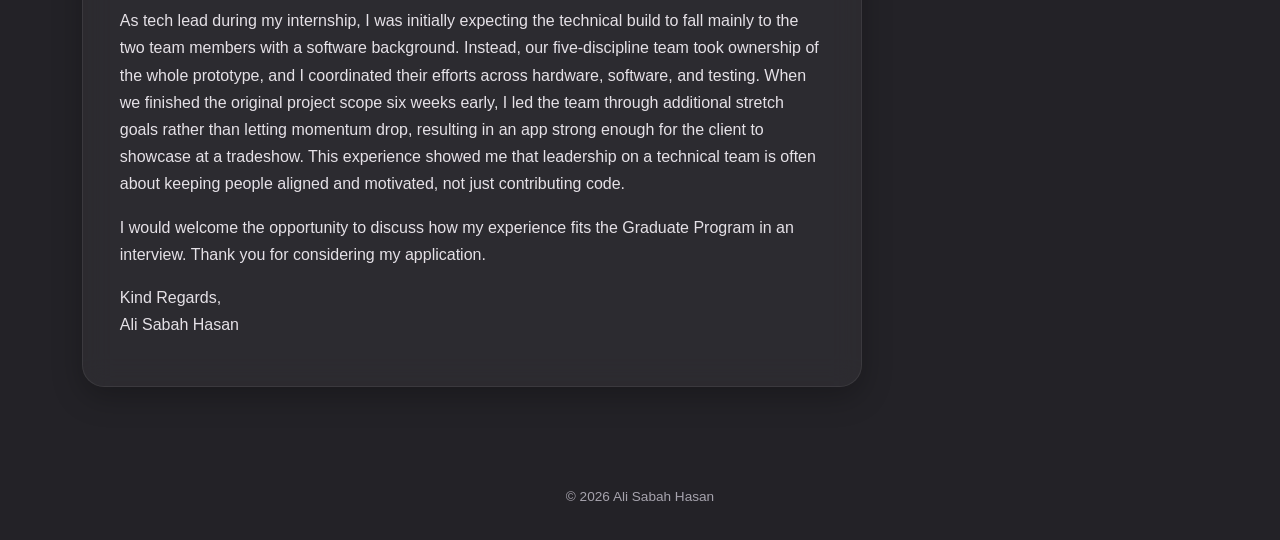
==== commit 4361b300: "css changes" ====
--- a/index.html
+++ b/index.html
@@ -3,11 +3,12 @@
 <head>
 <meta charset="UTF-8">
 <title>Ali Sabah Hasan | ePortfolio</title>
+<link rel="preconnect" href="https://fonts.googleapis.com">
 <link rel="stylesheet" href="style.css">
 </head>
 <body>
     <nav class="navbar">
-      <div class="nav-title">Ali Sabah Hasan</div>
+      <div class="nav-title">AS</div>
       <button class="nav-toggle" aria-label="Toggle navigation">&#9776;</button>
       <ul class="nav-links">
         <li><a href="#about">About</a></li>
@@ -22,6 +23,11 @@
 
     <!-- ABOUT -->
     <section id="about">
+      <div class="hero-banner">
+        <!-- Optional: replace this gradient with a real photo by adding
+             background-image: url('assets/hero-bg.jpg'); background-size: cover; background-position: center;
+             to .hero-banner in style.css -->
+      </div>
       <div class="hero">
         <div class="hero-photo">
           <img src="assets/profile.jpg" alt="Ali Sabah Hasan">
@@ -51,7 +57,7 @@
         </div>
       </div>
 
-      <div class="card prose">
+      <div class="card prose" style="margin-top: 2rem;">
         <h2 class="section-title">About Me</h2>
         <p>I'm a final-year software engineering student at UTS, drawn to work where technology actually helps the person using it rather than just working on paper.</p>
         <p>Alongside my degree I work in aviation ground services, assisting passengers through the airport and supporting flight crews. It's a job where you're solving problems in front of people, in real time, often under pressure and with someone who's stressed or in a hurry. I've learnt more about listening properly and staying calm from that than from anything else I've done, and I think it's shaped how I approach engineering just as much as any subject has.</p>
@@ -65,39 +71,44 @@
     <section id="resume">
       <div class="card">
         <h2 class="section-title">Resume</h2>
-          <h3>Education</h3>
-          <p class="meta">Bachelor of Software Engineering (Honours) &mdash; UTS | Feb 2023 - Dec 2026 (Expected)</p>
-          <ul class="bullets">
-            <li>High Distinction in Business Requirements Modelling</li>
-            <li>Distinction in Programming 1 (84)</li>
-            <li>Distinction in Data Structures and Algorithms</li>
-            <li>High Distinction in System Security (96)</li>
-            <li>Distinction in Software Development Studio</li>
-          </ul>
-          <p class="meta">Higher School Certificate, ATAR 88.4</p>
-        <div>
-          <h3>Technical Skills</h3>
-          <span class="chip-group-label">Languages</span>
-          <div class="chip-row">
-            <span class="chip">Java</span><span class="chip">Kotlin</span><span class="chip">Python</span>
-            <span class="chip">C/C++</span><span class="chip">C#</span><span class="chip">SQL</span>
-          </div>
-          <span class="chip-group-label">Web &amp; Tools</span>
-          <div class="chip-row">
-            <span class="chip">HTML</span><span class="chip">CSS</span><span class="chip">JavaScript</span>
-            <span class="chip">Git/GitHub</span><span class="chip">Android Studio</span>
-          </div>
-          <span class="chip-group-label">Other</span>
-          <div class="chip-row">
-            <span class="chip">Wireshark</span><span class="chip">PuTTY</span><span class="chip">Netwag</span>
-            <span class="chip">Photoshop</span><span class="chip">Linux</span>
-          </div>
-        </div>
-      </div>
+
+        <h3><svg class="section-icon" viewBox="0 0 24 24"><path d="M12 3 1 9l11 6 9-4.91V17h2V9L12 3zm0 10.5L4.5 9.5 12 5.5l7.5 4-7.5 4zM5 13.18v3.64c0 1.5 3.13 3.18 7 3.18s7-1.68 7-3.18v-3.64l-7 3.82-7-3.82z"/></svg> Education</h3>
+        <p class="meta">Bachelor of Software Engineering (Honours) &mdash; UTS | Feb 2023 - Dec 2026 (Expected)</p>
+        <ul class="bullets">
+          <li>High Distinction in Business Requirements Modelling</li>
+          <li>Distinction in Programming 1 (84)</li>
+          <li>Distinction in Data Structures and Algorithms</li>
+          <li>High Distinction in System Security (96)</li>
+          <li>Distinction in Software Development Studio</li>
+        </ul>
+        <p class="meta">Higher School Certificate, ATAR 88.4</p>
+
+        <h3><svg class="section-icon" viewBox="0 0 24 24"><path d="M22.7 19l-9.1-9.1c.9-2.3.4-5-1.5-6.9-2-2-5-2.4-7.4-1.3l4.1 4.1L7.1 7.5 3 3.4C1.9 5.8 2.3 8.8 4.3 10.8c1.9 1.9 4.6 2.4 6.9 1.5l9.1 9.1c.4.4 1 .4 1.4 0l1-1c.4-.4.4-1 0-1.4z"/></svg> Technical Skills</h3>
+        <span class="chip-group-label">Languages</span>
+        <div class="chip-row">
+          <span class="chip">Java</span><span class="chip">Kotlin</span><span class="chip">Python</span>
+          <span class="chip">C/C++</span><span class="chip">C#</span><span class="chip">SQL</span>
+        </div>
+        <span class="chip-group-label">Web &amp; Tools</span>
+        <div class="chip-row">
+          <span class="chip">HTML</span><span class="chip">CSS</span><span class="chip">JavaScript</span>
+          <span class="chip">Git/GitHub</span><span class="chip">Android Studio</span>
+        </div>
+        <span class="chip-group-label">Other</span>
+        <div class="chip-row">
+          <span class="chip">Wireshark</span><span class="chip">PuTTY</span><span class="chip">Netwag</span>
+          <span class="chip">Photoshop</span><span class="chip">Linux</span>
+        </div>
+      </div>
+
+      <div class="group-heading"><svg viewBox="0 0 24 24"><path d="M10 2a2 2 0 0 0-2 2v2H4a2 2 0 0 0-2 2v3h20V8a2 2 0 0 0-2-2h-4V4a2 2 0 0 0-2-2h-4zm0 2h4v2h-4V4zM2 13v6a2 2 0 0 0 2 2h16a2 2 0 0 0 2-2v-6H2z"/></svg> Professional Experience</div>
 
       <div class="card">
-        <h3>Software Engineer Tech Lead (Student Consultant)</h3>
-        <p class="meta">Optik Consultancy, Client: Rockfield Technologies | May 2026 - Aug 2026</p>
+        <div class="job-header">
+          <h3 class="job-title" style="margin-top:0;">Software Engineer Tech Lead (Student Consultant)</h3>
+          <span class="job-date">May 2026 - Aug 2026</span>
+        </div>
+        <p class="job-company">Optik Consultancy, Client: Rockfield Technologies</p>
         <ul class="bullets">
           <li>Led the technical side of a multidisciplinary team of five engineering disciplines, building a hands-free field-inspection app that cut the typical ratio of one hour of site inspection to five hours of manual reporting.</li>
           <li>Built a voice-controlled AI talk-back system that triggers the Meta smart glasses' camera over Bluetooth, capturing, compressing, and storing annotated photos while the inspector's hands stay free.</li>
@@ -110,11 +121,12 @@
 
       <div class="card grid-2">
         <div>
-          <h3>Passenger Services Agent</h3>
-          <p class="meta">
-            <span class="status-dot"></span><span class="status-text">Currently working here</span>
-          </p>
-          <p class="meta">Tailored Workforce | 09/2024 - Current</p>
+          <div class="job-header">
+            <h3 class="job-title" style="margin-top:0;">Passenger Services Agent</h3>
+            <span class="job-date">09/2024 - Current</span>
+          </div>
+          <p class="job-company">Tailored Workforce</p>
+          <p class="meta"><span class="status-dot"></span><span class="status-text">Currently working here</span></p>
           <ul class="bullets">
             <li>Delivered high-quality customer service to passengers with diverse needs, including wheelchair assistance, baggage handling, and security processes.</li>
             <li>Ensured strict compliance with airport rules, aviation standards, and government regulations in a safety-critical environment.</li>
@@ -122,7 +134,7 @@
           </ul>
         </div>
         <div>
-          <h3>Relevant Skills</h3>
+          <h3 style="margin-top:0;">Relevant Skills</h3>
           <ul class="bullets">
             <li><strong>Customer Service:</strong> Effectively addressing client needs and resolving issues promptly.</li>
             <li><strong>Bilingual Communication:</strong> Fluent in both Arabic and English.</li>
@@ -133,11 +145,14 @@
         </div>
       </div>
 
-      <h3 style="margin: 0.5rem 0 1rem 0;">Projects</h3>
+      <div class="group-heading"><svg class="section-icon" viewBox="0 0 24 24"><path d="M10 4H2v16h20V6H12l-2-2z"/></svg> Projects</div>
       <div class="grid-2">
         <div class="card">
-          <h3>ScamShark (Anti-Scam SMS App)</h3>
-          <p class="meta">University of Technology Sydney | 02/2025 - 06/2025</p>
+          <div class="job-header">
+            <h3 class="job-title project-title-scamshark" style="margin-top:0;">Scam<span>Shark</span></h3>
+            <span class="job-date">02/2025 - 06/2025</span>
+          </div>
+          <p class="job-company" style="color: var(--scamshark-blue);">Anti-Scam SMS App &mdash; UTS</p>
           <ul class="bullets">
             <li>Designed and developed an Android application named ScamShark to warn users of scam SMS messages, focusing on user safety and digital literacy.</li>
             <li>Collaborated within a cross-functional team using SCRUM methodology, Jira for task management, and regular feedback loops with clients.</li>
@@ -145,8 +160,11 @@
           </ul>
         </div>
         <div class="card">
-          <h3>FixMate &mdash; Tradie Quoting Automation App</h3>
-          <p class="meta">University of Technology Sydney | 08/2025 - 11/2025</p>
+          <div class="job-header">
+            <h3 class="job-title project-title-fixmate" style="margin-top:0;"><span class="fix">Fix</span><span class="mate">Mate</span></h3>
+            <span class="job-date">08/2025 - 11/2025</span>
+          </div>
+          <p class="job-company" style="color: var(--fixmate-orange);">Tradie Quoting Automation App &mdash; UTS</p>
           <ul class="bullets">
             <li>Developed backend infrastructure for a tradie quoting application designed to streamline manual inspection workflows and automate pricing through supplier data integration.</li>
             <li>Built RESTful API endpoints using Node.js and Express.js to handle image uploads, linking each photo to a job record in a Supabase PostgreSQL database.</li>
@@ -163,7 +181,7 @@
         <h2 class="section-title">Reflection</h2>
         <p class="subtitle">Optik Consultancy Internship (Tech Lead, Student Consultant)</p>
 
-        <h3>What were your expectations before you joined?</h3>
+        <h3 style="margin-top:0;">What were your expectations before you joined?</h3>
         <p>Honestly, I expected it to be a drag. Friends who had done the last round described it as something to get through for the sake of having one on your record, and said the value came down to luck: whether you got a good client and a good group. I planned to complete it, do it well, and move on.</p>
 
         <h3>What was the reality?</h3>
@@ -202,7 +220,7 @@
         <p>Dear Hiring Manager,</p>
         <p>I am writing to apply for a graduate engineering position in the Industrus Engineering Graduate Program. As a penultimate-year Software Engineering student at UTS, I have led a multidisciplinary team on a client-facing prototype, built full-stack applications from concept to delivery, and worked in fast-paced, people-facing environments. I believe this combination has prepared me to contribute across your rotating project roles and divisions. Below I address the selection criteria.</p>
 
-        <h3>A commitment to ethical conduct and accountability</h3>
+        <h3 style="margin-top:1.3rem;">A commitment to ethical conduct and accountability</h3>
         <p>During my internship at Optik Consultancy, our team was building a hands-free field-inspection app for a client using Meta smart glasses and a custom Android app. Several assumptions that had held up in indoor testing failed once we tested outdoors. Rather than smoothing over these gaps in our reporting, I made sure the technical handover documentation to the client accurately reflected what worked, what didn't, and why. This meant flagging shortcomings that could have made our results look less polished. The client appreciated the honesty and used the documentation to plan the next phase of the project with realistic expectations, reinforcing to me that accurate reporting matters more than a good-looking result.</p>
 
         <h3>Ability to effectively communicate with engineers and stakeholders from different fields</h3>
--- a/style.css
+++ b/style.css
@@ -1,3 +1,5 @@
+@import url('https://fonts.googleapis.com/css2?family=Orbitron:wght@700;900&display=swap');
+
 :root {
   --bg: #232227;
   --bg-soft: #2a292e;
@@ -12,6 +14,9 @@
   --online: #23a55a;
   --radius: 22px;
   --glass-border: rgba(229,225,231,0.08);
+  --scamshark-blue: #4f8fd4;
+  --scamshark-pale: #cfe4fa;
+  --fixmate-orange: #f2811d;
 }
 * { box-sizing: border-box; }
 html { scroll-behavior: smooth; }
@@ -37,7 +42,8 @@
   position: sticky; top: 0; z-index: 30;
 }
 .nav-title {
-  font-weight: 700; font-size: 1.05rem; letter-spacing: 0.3px;
+  font-family: 'Orbitron', sans-serif;
+  font-weight: 900; font-size: 1.4rem; letter-spacing: 1.5px;
   background: linear-gradient(90deg, var(--accent), var(--accent2));
   -webkit-background-clip: text; background-clip: text; color: transparent;
   background-size: 200% auto;
@@ -55,23 +61,46 @@
 .nav-links a.active { color: var(--heading); background: rgba(146,155,255,0.16); }
 .nav-toggle { display: none; background: none; border: none; color: var(--heading); font-size: 1.4rem; cursor: pointer; }
 
-.container { max-width: 1180px; margin: 0 auto; padding: 2.5rem 2rem 2rem; }
+.container { max-width: 1180px; margin: 0 auto; padding: 0 2rem 2rem; }
 .prose { max-width: 780px; }
 
 section { padding-top: 2.2rem; }
 
-.hero { display: flex; align-items: center; gap: 2.4rem; flex-wrap: wrap; padding: 2.5rem 0 1rem; }
+/* HERO BANNER */
+.hero-banner {
+  position: relative;
+  height: 260px;
+  margin: 2rem 0 0;
+  border-radius: var(--radius);
+  overflow: hidden;
+  background:
+    linear-gradient(180deg, rgba(35,34,39,0) 0%, var(--bg) 95%),
+    linear-gradient(120deg, #2b2f52 0%, #4a4183 35%, #8a6fae 60%, #d98e73 85%, #f2b880 100%);
+}
+.hero-banner::after {
+  content: '';
+  position: absolute; inset: 0;
+  background:
+    radial-gradient(ellipse 70% 40% at 50% 100%, rgba(35,34,39,0.9), transparent),
+    repeating-linear-gradient(180deg, transparent 0 6px, rgba(0,0,0,0.03) 6px 7px);
+}
+.hero {
+  display: flex; align-items: flex-end; gap: 2.2rem; flex-wrap: wrap;
+  margin-top: -70px; padding: 0 0.5rem 1rem; position: relative; z-index: 2;
+}
 .hero-photo {
-  width: 170px; height: 170px; border-radius: 50%;
+  width: 150px; height: 150px; border-radius: 50%;
   background: var(--card-solid);
   display: flex; align-items: center; justify-content: center;
   color: var(--muted); font-size: 0.8rem; text-align: center;
   overflow: hidden; flex-shrink: 0;
+  border: 4px solid var(--bg);
   box-shadow: 0 0 0 3px rgba(146,155,255,0.35), 0 8px 30px rgba(0,0,0,0.35);
   transition: box-shadow 0.3s ease;
 }
 .hero-photo:hover { box-shadow: 0 0 0 4px rgba(146,155,255,0.55), 0 8px 30px rgba(0,0,0,0.4); }
 .hero-photo img { width: 100%; height: 100%; object-fit: cover; display: block; }
+.hero-text { padding-bottom: 0.3rem; }
 .hero-text h1 { margin-bottom: 0.2rem; font-size: 2.2rem; color: var(--heading); }
 .subtitle { color: var(--muted); margin-top: 0; margin-bottom: 1rem; }
 
@@ -96,10 +125,22 @@
   border-radius: 4px; display: inline-block;
   box-shadow: 0 0 12px rgba(146,155,255,0.6);
 }
-h3 { font-size: 1.08rem; margin-bottom: 0.2rem; color: var(--heading); }
+.section-icon { width: 20px; height: 20px; fill: var(--accent); flex-shrink: 0; }
+
+.group-heading {
+  display: flex; align-items: center; gap: 0.6rem;
+  font-size: 1.15rem; font-weight: 700; color: var(--heading);
+  margin: 2.2rem 0 1.1rem;
+  padding-bottom: 0.5rem;
+  border-bottom: 1px solid var(--glass-border);
+}
+.group-heading svg { width: 18px; height: 18px; fill: var(--accent2); }
+
+h3 { font-size: 1.08rem; margin-bottom: 0.2rem; color: var(--heading); margin-top: 1.3rem; }
+h3:first-child { margin-top: 0; }
 .meta { color: var(--muted); font-size: 0.9rem; margin: 0 0 0.6rem 0; }
 ul.bullets { margin-top: 0.4rem; padding-left: 1.1rem; }
-ul.bullets li { margin-bottom: 0.4rem; }
+ul.bullets li { margin-bottom: 0.4rem; font-size: 0.95rem; color: var(--text); }
 p { color: var(--text); }
 
 .card {
@@ -117,8 +158,19 @@
 .card.visible { opacity: 1; transform: translateY(0); }
 .card:hover { border-color: rgba(146,155,255,0.25); box-shadow: 0 14px 36px rgba(0,0,0,0.32); }
 
-.grid-2 { display: grid; grid-template-columns: 1fr 1fr; gap: 1.6rem; }
-.grid-3 { display: grid; grid-template-columns: repeat(3, 1fr); gap: 1.6rem; }
+.grid-2 { display: grid; grid-template-columns: 1fr 1fr; gap: 1.6rem; align-items: start; }
+.grid-3 { display: grid; grid-template-columns: repeat(3, 1fr); gap: 1.6rem; align-items: start; }
+.grid-2 > div { margin: 0; }
+.grid-2 h3, .grid-3 h3 { margin-top: 0; }
+
+/* JOB ENTRY LAYOUT (Khaled-style) */
+.job-header {
+  display: flex; justify-content: space-between; align-items: baseline;
+  flex-wrap: wrap; gap: 0.4rem;
+}
+.job-title { font-size: 1.15rem; font-weight: 700; color: var(--heading); margin: 0; }
+.job-date { font-size: 0.85rem; color: var(--muted); font-style: italic; white-space: nowrap; }
+.job-company { font-size: 0.95rem; color: var(--accent); font-weight: 600; margin: 0.15rem 0 0.7rem; }
 
 .chip-row { display: flex; flex-wrap: wrap; gap: 0.6rem; margin-top: 0.6rem; }
 .chip {
@@ -145,6 +197,11 @@
   70% { box-shadow: 0 0 0 9px rgba(35,165,90,0); }
   100% { box-shadow: 0 0 0 0 rgba(35,165,90,0); }
 }
+
+.project-title-scamshark { color: var(--scamshark-pale); }
+.project-title-scamshark span { color: var(--scamshark-blue); }
+.project-title-fixmate .fix { color: var(--fixmate-orange); }
+.project-title-fixmate .mate { color: var(--heading); }
 
 .image-placeholder {
   width: 100%; height: 340px;
@@ -183,9 +240,11 @@
   }
   .nav-links.open { display: flex; }
   .nav-toggle { display: block; }
-  .hero { flex-direction: column; text-align: center; }
+  .hero { flex-direction: column; align-items: center; text-align: center; margin-top: -50px; }
+  .hero-photo { width: 120px; height: 120px; }
   .social-icons { justify-content: center; }
   .card { padding: 1.5rem; }
-  .container { padding: 2rem 1.2rem; }
+  .container { padding: 0 1.2rem 2rem; }
   .image-placeholder { height: 220px; }
-}
+  .job-header { flex-direction: column; }
+}
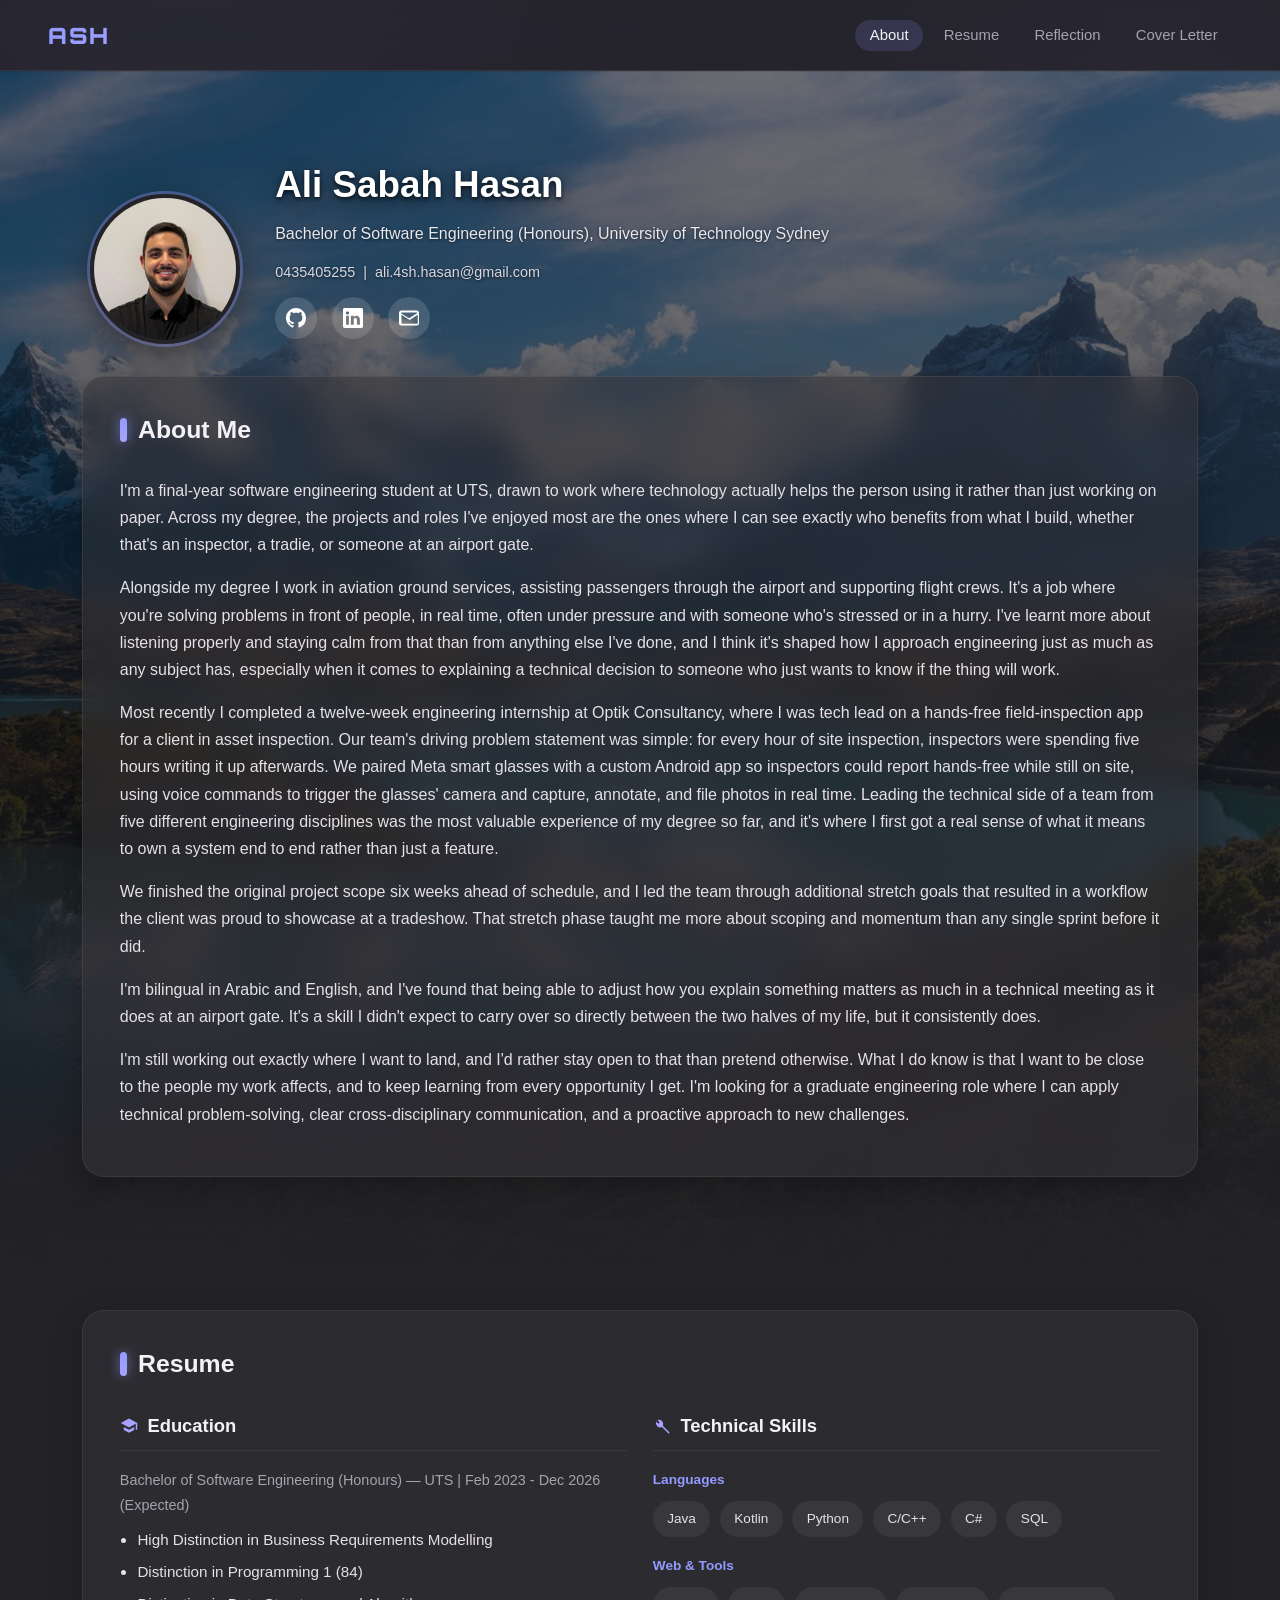
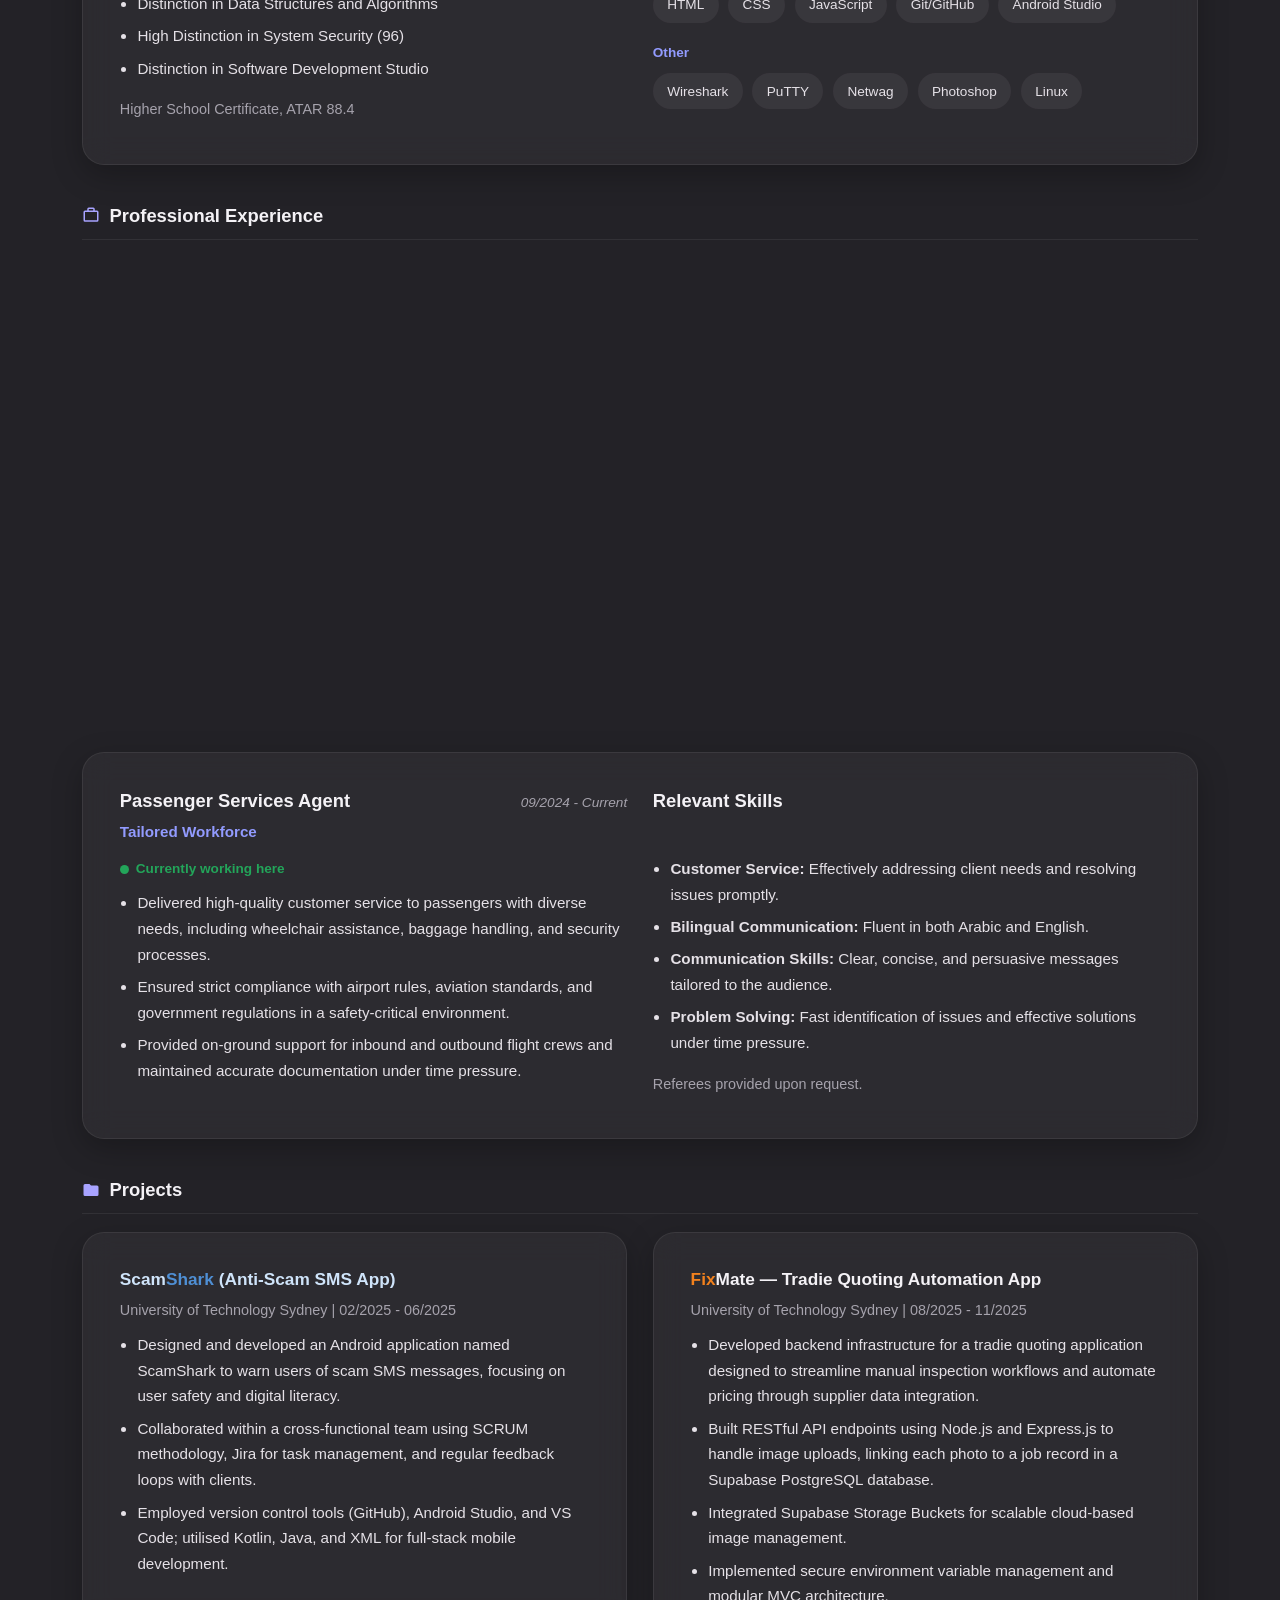
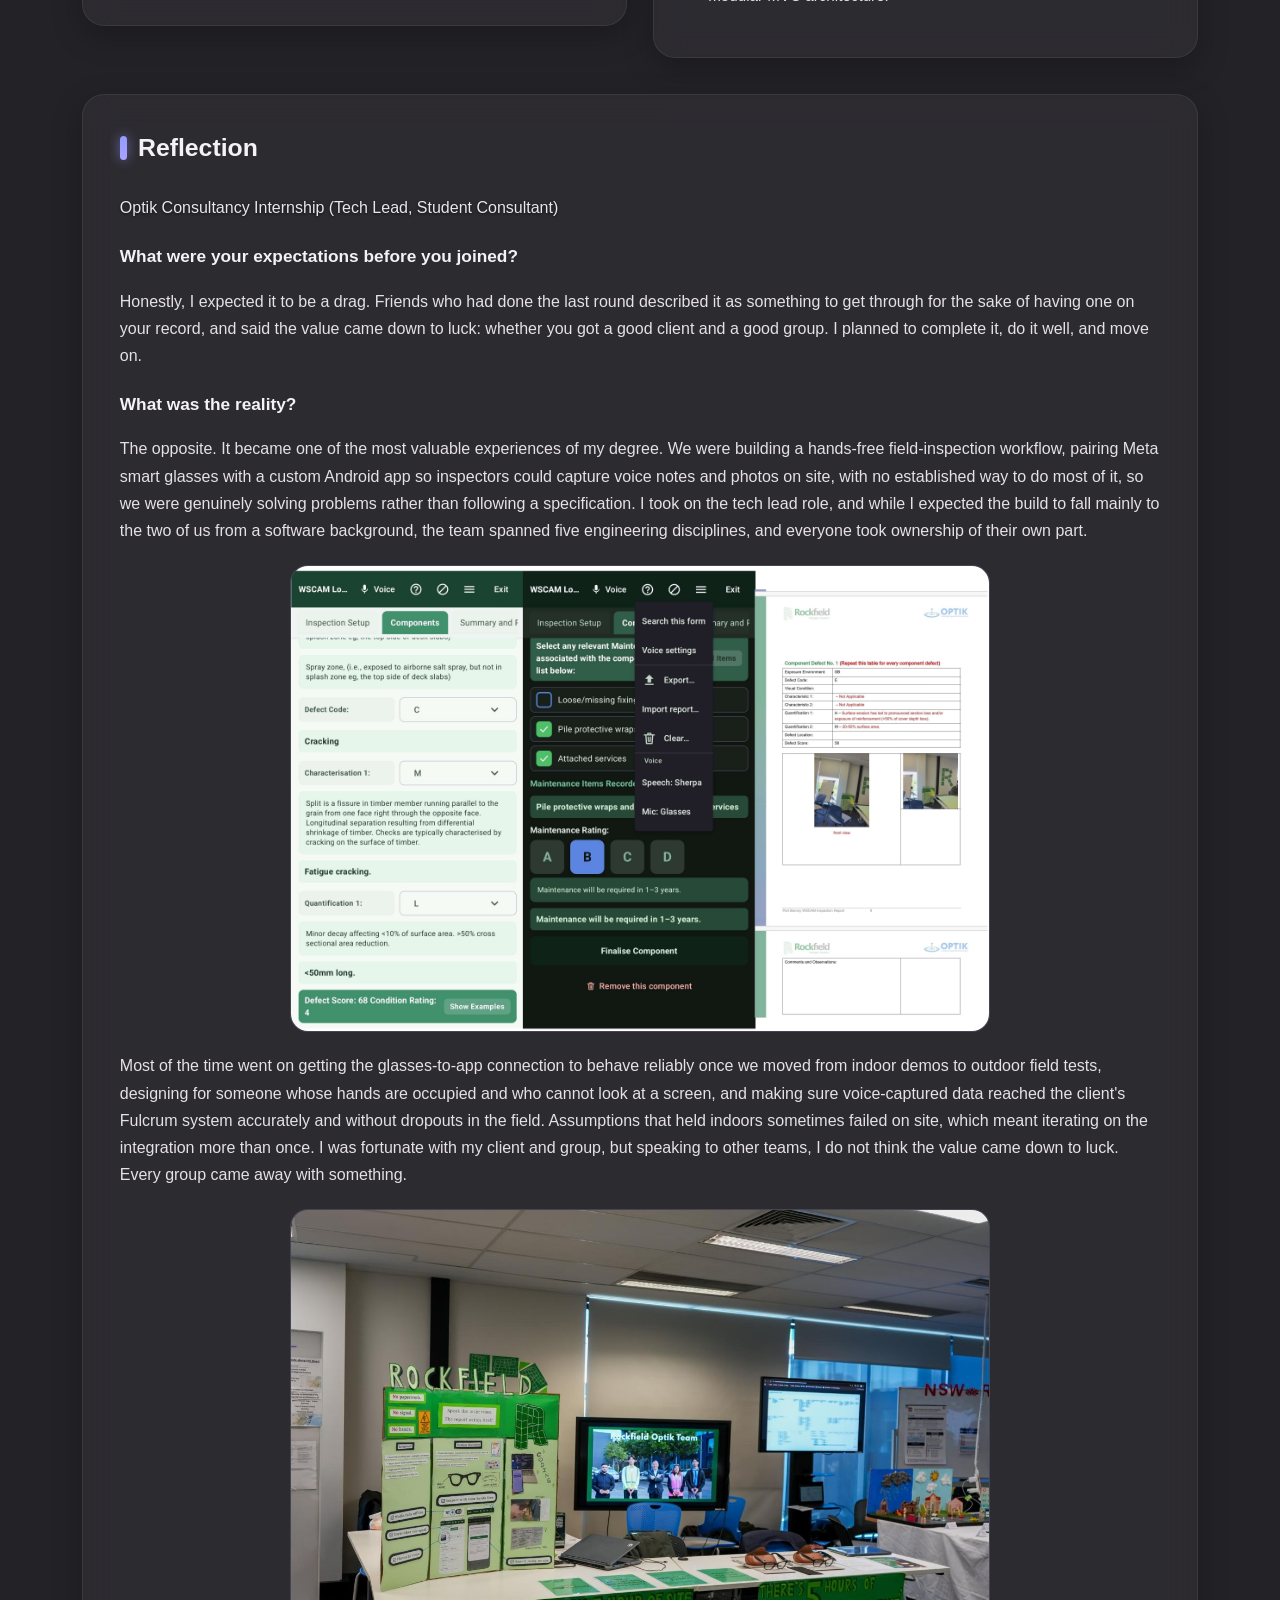
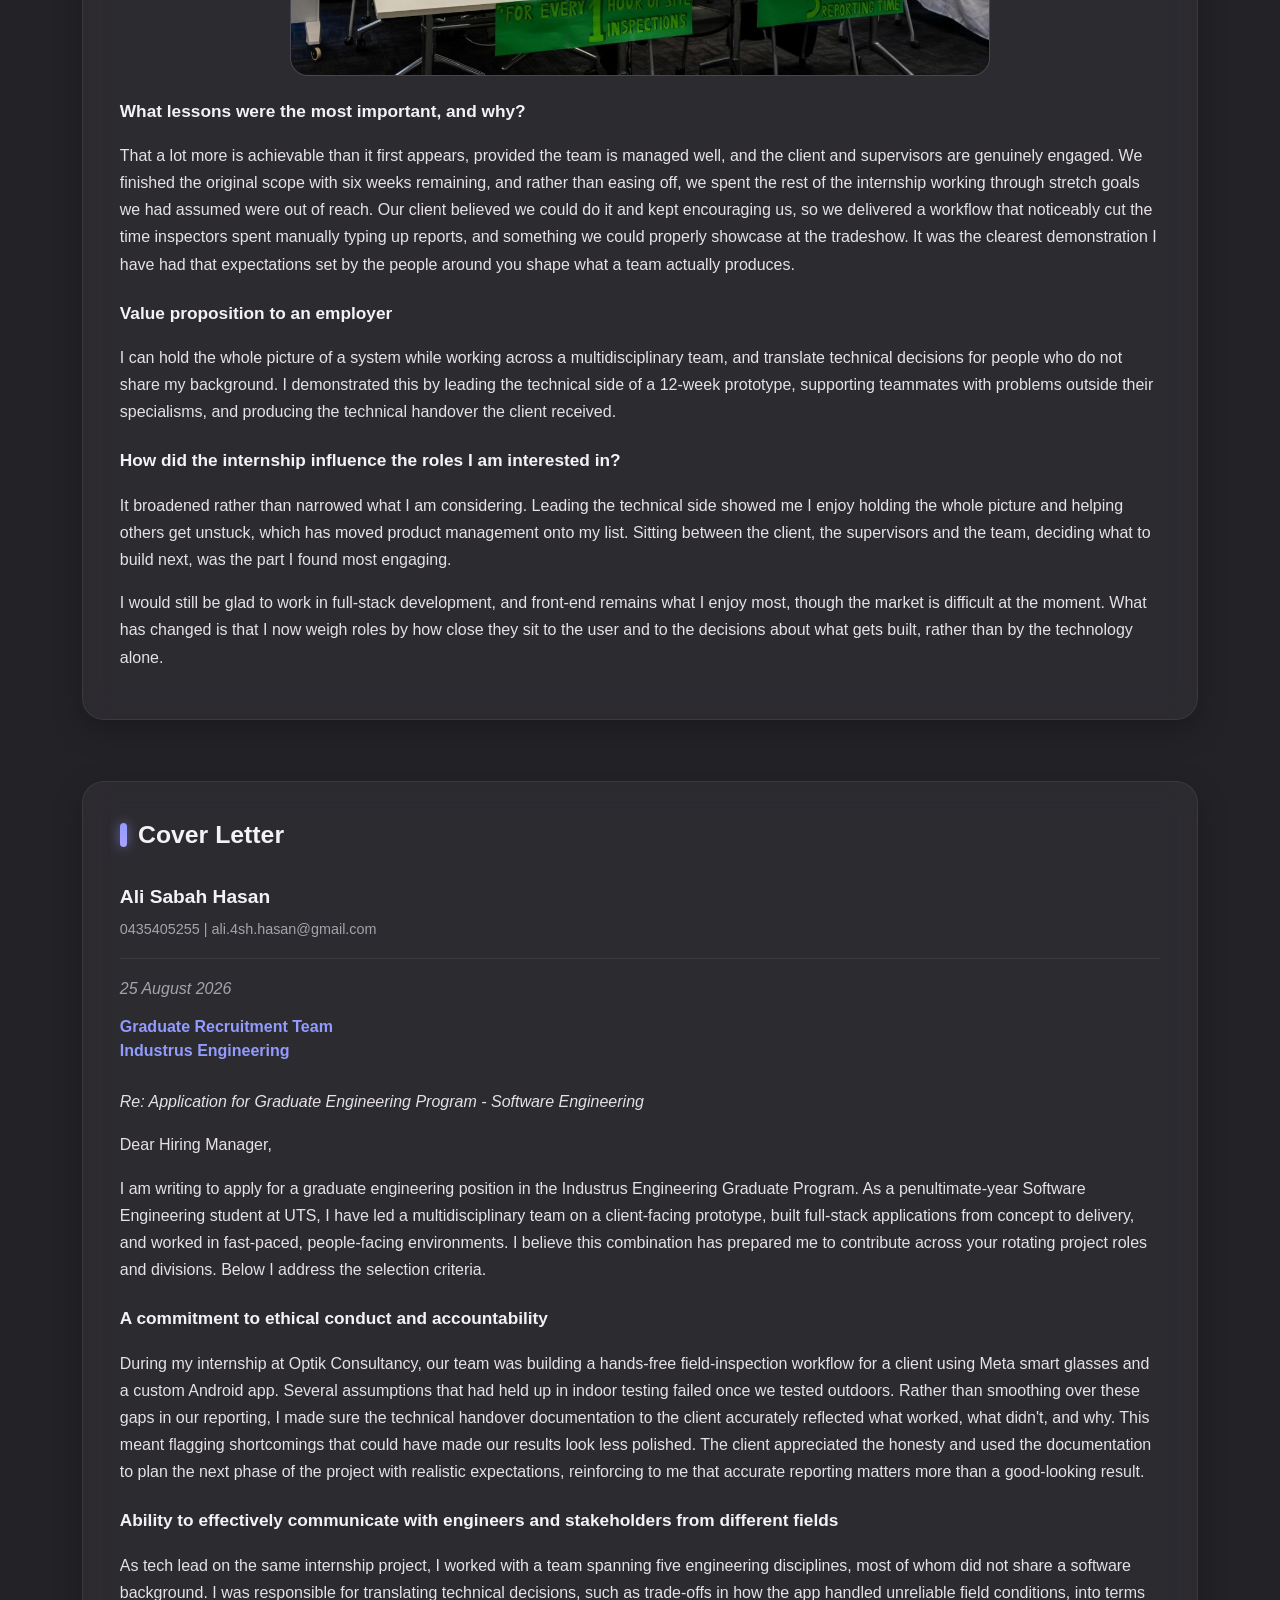
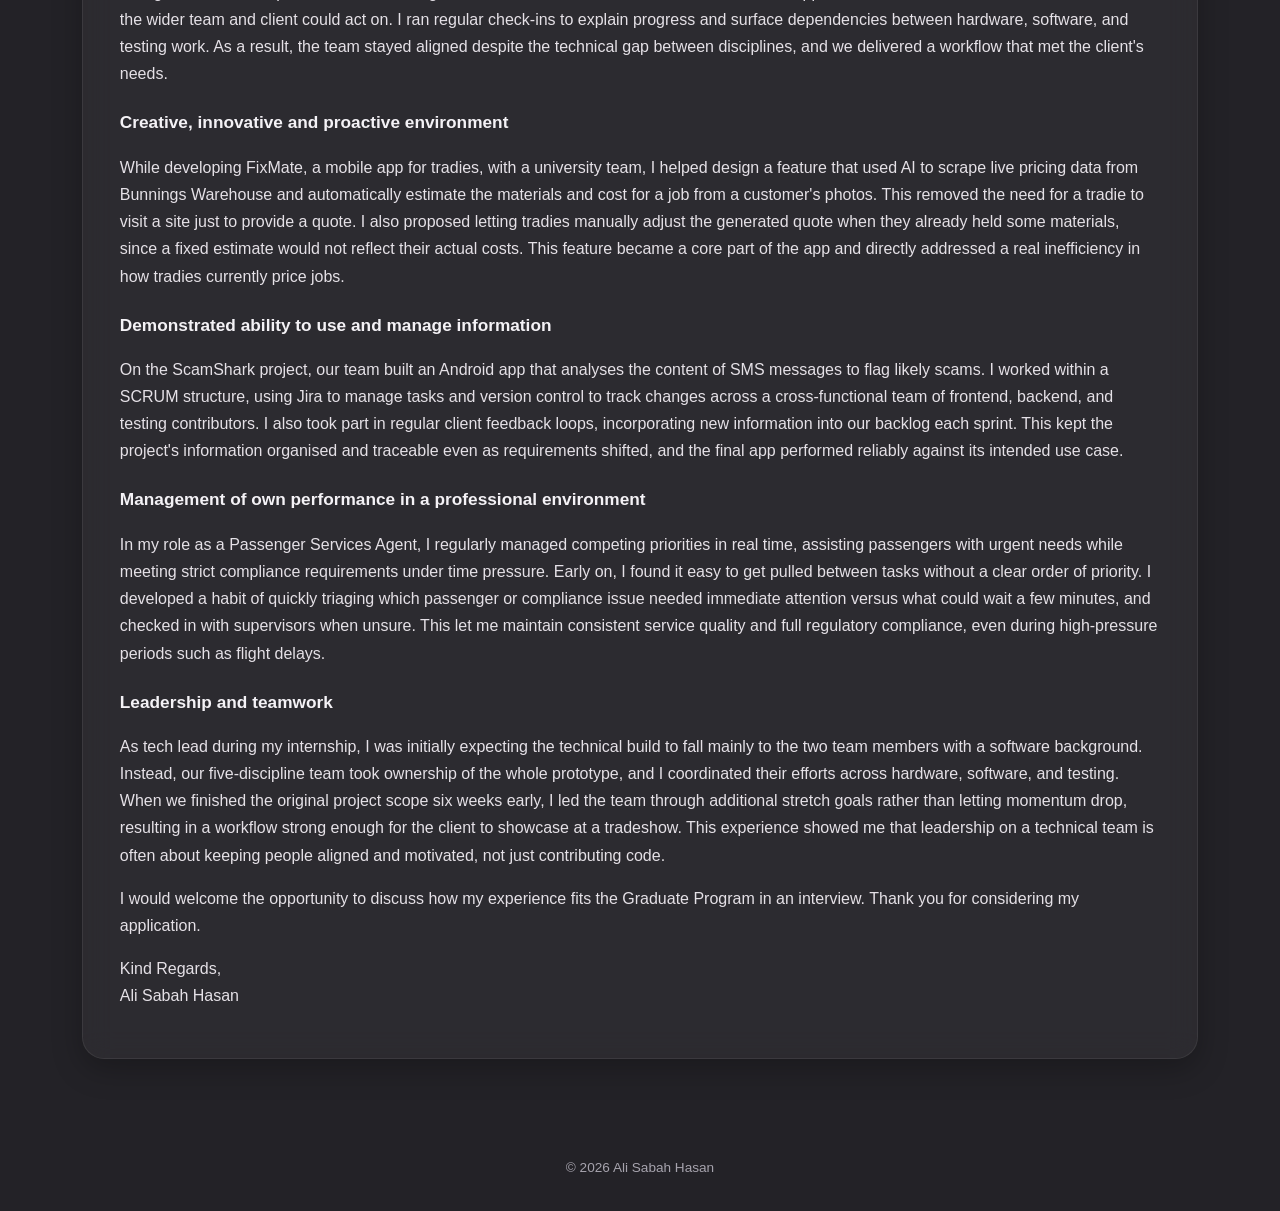
==== commit 62eade45: "css changes final" ====
--- a/index.html
+++ b/index.html
@@ -3,12 +3,11 @@
 <head>
 <meta charset="UTF-8">
 <title>Ali Sabah Hasan | ePortfolio</title>
-<link rel="preconnect" href="https://fonts.googleapis.com">
 <link rel="stylesheet" href="style.css">
 </head>
 <body>
     <nav class="navbar">
-      <div class="nav-title">AS</div>
+      <div class="nav-title">ASH</div>
       <button class="nav-toggle" aria-label="Toggle navigation">&#9776;</button>
       <ul class="nav-links">
         <li><a href="#about">About</a></li>
@@ -19,23 +18,20 @@
     </nav>
 
 
-  <div class="container">
-
-    <!-- ABOUT -->
-    <section id="about">
-      <div class="hero-banner">
-        <!-- Optional: replace this gradient with a real photo by adding
-             background-image: url('assets/hero-bg.jpg'); background-size: cover; background-position: center;
-             to .hero-banner in style.css -->
-      </div>
+  <!-- ABOUT: this whole section has a full-bleed background (see #about::before in style.css). -->
+  <!-- TO SET YOUR WALLPAPER: save it to assets/wallpaper.jpg, then uncomment the background-image -->
+  <!-- line inside "#about::before" in style.css. It automatically reverts to the dark page colour -->
+  <!-- the moment the Resume section starts, since the background is scoped to #about only. -->
+  <section id="about">
+    <div class="container">
       <div class="hero">
         <div class="hero-photo">
           <img src="assets/profile.jpg" alt="Ali Sabah Hasan">
         </div>
         <div class="hero-text">
-          <h1>Ali Sabah Hasan</h1>
+          <h1 class="hero-name" style="color:#ffffff;">Ali Sabah Hasan</h1>
           <p class="subtitle">Bachelor of Software Engineering (Honours), University of Technology Sydney</p>
-          <p class="meta">0435405255 &nbsp;|&nbsp; ali.4sh.hasan@gmail.com</p>
+          <p class="meta hero-meta">0435405255 &nbsp;|&nbsp; ali.4sh.hasan@gmail.com</p>
           <div class="social-icons">
             <a href="https://github.com/Vin-Renoux" target="_blank" aria-label="GitHub"><svg viewBox="0 0 16 16"><path d="M8 0C3.58 0 0 3.58 0 8c0 3.54 2.29 6.53 5.47 7.59.4.07.55-.17.55-.38
 0-.19-.01-.82-.01-1.49-2.01.37-2.53-.49-2.69-.94-.09-.23-.48-.94-.82-1.13-.28-.15-.68-.52-.01-.53.63-.01
@@ -57,55 +53,64 @@
         </div>
       </div>
 
-      <div class="card prose" style="margin-top: 2rem;">
+      <div class="card">
         <h2 class="section-title">About Me</h2>
-        <p>I'm a final-year software engineering student at UTS, drawn to work where technology actually helps the person using it rather than just working on paper.</p>
-        <p>Alongside my degree I work in aviation ground services, assisting passengers through the airport and supporting flight crews. It's a job where you're solving problems in front of people, in real time, often under pressure and with someone who's stressed or in a hurry. I've learnt more about listening properly and staying calm from that than from anything else I've done, and I think it's shaped how I approach engineering just as much as any subject has.</p>
-        <p>Most recently I completed a twelve-week engineering internship at Optik Consultancy, where I was tech lead on a hands-free field-inspection app for a client in asset inspection. Our team's driving problem statement was simple: for every hour of site inspection, inspectors were spending five hours writing it up afterwards. We paired Meta smart glasses with a custom Android app so inspectors could report hands-free while still on site, using voice commands to trigger the glasses' camera and capture, annotate, and file photos in real time. Leading the technical side of a team from five different engineering disciplines was the most valuable experience of my degree so far. We finished the original project scope six weeks ahead of schedule, and I led the team through additional stretch goals that resulted in a workflow the client was proud to showcase at a tradeshow.</p>
-        <p>I'm bilingual in Arabic and English, and I've found that being able to adjust how you explain something matters as much in a technical meeting as it does at an airport gate.</p>
+        <p>I'm a final-year software engineering student at UTS, drawn to work where technology actually helps the person using it rather than just working on paper. Across my degree, the projects and roles I've enjoyed most are the ones where I can see exactly who benefits from what I build, whether that's an inspector, a tradie, or someone at an airport gate.</p>
+        <p>Alongside my degree I work in aviation ground services, assisting passengers through the airport and supporting flight crews. It's a job where you're solving problems in front of people, in real time, often under pressure and with someone who's stressed or in a hurry. I've learnt more about listening properly and staying calm from that than from anything else I've done, and I think it's shaped how I approach engineering just as much as any subject has, especially when it comes to explaining a technical decision to someone who just wants to know if the thing will work.</p>
+        <p>Most recently I completed a twelve-week engineering internship at Optik Consultancy, where I was tech lead on a hands-free field-inspection app for a client in asset inspection. Our team's driving problem statement was simple: for every hour of site inspection, inspectors were spending five hours writing it up afterwards. We paired Meta smart glasses with a custom Android app so inspectors could report hands-free while still on site, using voice commands to trigger the glasses' camera and capture, annotate, and file photos in real time. Leading the technical side of a team from five different engineering disciplines was the most valuable experience of my degree so far, and it's where I first got a real sense of what it means to own a system end to end rather than just a feature.</p>
+        <p>We finished the original project scope six weeks ahead of schedule, and I led the team through additional stretch goals that resulted in a workflow the client was proud to showcase at a tradeshow. That stretch phase taught me more about scoping and momentum than any single sprint before it did.</p>
+        <p>I'm bilingual in Arabic and English, and I've found that being able to adjust how you explain something matters as much in a technical meeting as it does at an airport gate. It's a skill I didn't expect to carry over so directly between the two halves of my life, but it consistently does.</p>
         <p>I'm still working out exactly where I want to land, and I'd rather stay open to that than pretend otherwise. What I do know is that I want to be close to the people my work affects, and to keep learning from every opportunity I get. I'm looking for a graduate engineering role where I can apply technical problem-solving, clear cross-disciplinary communication, and a proactive approach to new challenges.</p>
       </div>
-    </section>
+    </div>
+  </section>
+
+  <div class="container">
 
     <!-- RESUME -->
     <section id="resume">
       <div class="card">
         <h2 class="section-title">Resume</h2>
 
-        <h3><svg class="section-icon" viewBox="0 0 24 24"><path d="M12 3 1 9l11 6 9-4.91V17h2V9L12 3zm0 10.5L4.5 9.5 12 5.5l7.5 4-7.5 4zM5 13.18v3.64c0 1.5 3.13 3.18 7 3.18s7-1.68 7-3.18v-3.64l-7 3.82-7-3.82z"/></svg> Education</h3>
-        <p class="meta">Bachelor of Software Engineering (Honours) &mdash; UTS | Feb 2023 - Dec 2026 (Expected)</p>
-        <ul class="bullets">
-          <li>High Distinction in Business Requirements Modelling</li>
-          <li>Distinction in Programming 1 (84)</li>
-          <li>Distinction in Data Structures and Algorithms</li>
-          <li>High Distinction in System Security (96)</li>
-          <li>Distinction in Software Development Studio</li>
-        </ul>
-        <p class="meta">Higher School Certificate, ATAR 88.4</p>
-
-        <h3><svg class="section-icon" viewBox="0 0 24 24"><path d="M22.7 19l-9.1-9.1c.9-2.3.4-5-1.5-6.9-2-2-5-2.4-7.4-1.3l4.1 4.1L7.1 7.5 3 3.4C1.9 5.8 2.3 8.8 4.3 10.8c1.9 1.9 4.6 2.4 6.9 1.5l9.1 9.1c.4.4 1 .4 1.4 0l1-1c.4-.4.4-1 0-1.4z"/></svg> Technical Skills</h3>
-        <span class="chip-group-label">Languages</span>
-        <div class="chip-row">
-          <span class="chip">Java</span><span class="chip">Kotlin</span><span class="chip">Python</span>
-          <span class="chip">C/C++</span><span class="chip">C#</span><span class="chip">SQL</span>
-        </div>
-        <span class="chip-group-label">Web &amp; Tools</span>
-        <div class="chip-row">
-          <span class="chip">HTML</span><span class="chip">CSS</span><span class="chip">JavaScript</span>
-          <span class="chip">Git/GitHub</span><span class="chip">Android Studio</span>
-        </div>
-        <span class="chip-group-label">Other</span>
-        <div class="chip-row">
-          <span class="chip">Wireshark</span><span class="chip">PuTTY</span><span class="chip">Netwag</span>
-          <span class="chip">Photoshop</span><span class="chip">Linux</span>
-        </div>
-      </div>
-
-      <div class="group-heading"><svg viewBox="0 0 24 24"><path d="M10 2a2 2 0 0 0-2 2v2H4a2 2 0 0 0-2 2v3h20V8a2 2 0 0 0-2-2h-4V4a2 2 0 0 0-2-2h-4zm0 2h4v2h-4V4zM2 13v6a2 2 0 0 0 2 2h16a2 2 0 0 0 2-2v-6H2z"/></svg> Professional Experience</div>
+        <div class="grid-2">
+          <div>
+            <h3 class="group-heading"><svg viewBox="0 0 24 24"><path d="M12 2 1 8l11 6 9-4.91V17h2V8L12 2zM5 13.18v4.09L12 21l7-3.73v-4.09l-7 3.82-7-3.82z"/></svg>Education</h3>
+            <p class="meta">Bachelor of Software Engineering (Honours) &mdash; UTS | Feb 2023 - Dec 2026 (Expected)</p>
+            <ul class="bullets">
+              <li>High Distinction in Business Requirements Modelling</li>
+              <li>Distinction in Programming 1 (84)</li>
+              <li>Distinction in Data Structures and Algorithms</li>
+              <li>High Distinction in System Security (96)</li>
+              <li>Distinction in Software Development Studio</li>
+            </ul>
+            <p class="meta">Higher School Certificate, ATAR 88.4</p>
+          </div>
+          <div>
+            <h3 class="group-heading"><svg viewBox="0 0 24 24"><path d="M21.71 20.29 13.41 12A6 6 0 0 0 6 4.14L9 7.14 7.14 9 4.14 6A6 6 0 0 0 12 13.41l8.29 8.3a1 1 0 0 0 1.42 0l0-0.01a1 1 0 0 0 0-1.41z"/></svg>Technical Skills</h3>
+            <span class="chip-group-label">Languages</span>
+            <div class="chip-row">
+              <span class="chip">Java</span><span class="chip">Kotlin</span><span class="chip">Python</span>
+              <span class="chip">C/C++</span><span class="chip">C#</span><span class="chip">SQL</span>
+            </div>
+            <span class="chip-group-label">Web &amp; Tools</span>
+            <div class="chip-row">
+              <span class="chip">HTML</span><span class="chip">CSS</span><span class="chip">JavaScript</span>
+              <span class="chip">Git/GitHub</span><span class="chip">Android Studio</span>
+            </div>
+            <span class="chip-group-label">Other</span>
+            <div class="chip-row">
+              <span class="chip">Wireshark</span><span class="chip">PuTTY</span><span class="chip">Netwag</span>
+              <span class="chip">Photoshop</span><span class="chip">Linux</span>
+            </div>
+          </div>
+        </div>
+      </div>
+
+      <h3 class="group-heading"><svg viewBox="0 0 24 24"><path d="M20 6h-3V4a2 2 0 0 0-2-2H9a2 2 0 0 0-2 2v2H4a2 2 0 0 0-2 2v11a2 2 0 0 0 2 2h16a2 2 0 0 0 2-2V8a2 2 0 0 0-2-2zM9 4h6v2H9zm11 15H4V8h16z"/></svg>Professional Experience</h3>
 
       <div class="card">
         <div class="job-header">
-          <h3 class="job-title" style="margin-top:0;">Software Engineer Tech Lead (Student Consultant)</h3>
+          <h3 class="job-title">Software Engineer Tech Lead (Student Consultant)</h3>
           <span class="job-date">May 2026 - Aug 2026</span>
         </div>
         <p class="job-company">Optik Consultancy, Client: Rockfield Technologies</p>
@@ -122,7 +127,7 @@
       <div class="card grid-2">
         <div>
           <div class="job-header">
-            <h3 class="job-title" style="margin-top:0;">Passenger Services Agent</h3>
+            <h3 class="job-title">Passenger Services Agent</h3>
             <span class="job-date">09/2024 - Current</span>
           </div>
           <p class="job-company">Tailored Workforce</p>
@@ -134,7 +139,11 @@
           </ul>
         </div>
         <div>
-          <h3 style="margin-top:0;">Relevant Skills</h3>
+          <div class="job-header">
+            <h3 class="job-title">Relevant Skills</h3>
+            <span class="job-date">&nbsp;</span>
+          </div>
+          <p class="job-company">&nbsp;</p>
           <ul class="bullets">
             <li><strong>Customer Service:</strong> Effectively addressing client needs and resolving issues promptly.</li>
             <li><strong>Bilingual Communication:</strong> Fluent in both Arabic and English.</li>
@@ -145,14 +154,11 @@
         </div>
       </div>
 
-      <div class="group-heading"><svg class="section-icon" viewBox="0 0 24 24"><path d="M10 4H2v16h20V6H12l-2-2z"/></svg> Projects</div>
+      <h3 class="group-heading"><svg viewBox="0 0 24 24"><path d="M10 4H4a2 2 0 0 0-2 2v12a2 2 0 0 0 2 2h16a2 2 0 0 0 2-2V8a2 2 0 0 0-2-2h-8l-2-2z"/></svg>Projects</h3>
       <div class="grid-2">
         <div class="card">
-          <div class="job-header">
-            <h3 class="job-title project-title-scamshark" style="margin-top:0;">Scam<span>Shark</span></h3>
-            <span class="job-date">02/2025 - 06/2025</span>
-          </div>
-          <p class="job-company" style="color: var(--scamshark-blue);">Anti-Scam SMS App &mdash; UTS</p>
+          <h3 class="project-title-scamshark">Scam<span>Shark</span> (Anti-Scam SMS App)</h3>
+          <p class="meta">University of Technology Sydney | 02/2025 - 06/2025</p>
           <ul class="bullets">
             <li>Designed and developed an Android application named ScamShark to warn users of scam SMS messages, focusing on user safety and digital literacy.</li>
             <li>Collaborated within a cross-functional team using SCRUM methodology, Jira for task management, and regular feedback loops with clients.</li>
@@ -160,11 +166,8 @@
           </ul>
         </div>
         <div class="card">
-          <div class="job-header">
-            <h3 class="job-title project-title-fixmate" style="margin-top:0;"><span class="fix">Fix</span><span class="mate">Mate</span></h3>
-            <span class="job-date">08/2025 - 11/2025</span>
-          </div>
-          <p class="job-company" style="color: var(--fixmate-orange);">Tradie Quoting Automation App &mdash; UTS</p>
+          <h3 class="project-title-fixmate"><span class="fix">Fix</span><span class="mate">Mate</span> &mdash; Tradie Quoting Automation App</h3>
+          <p class="meta">University of Technology Sydney | 08/2025 - 11/2025</p>
           <ul class="bullets">
             <li>Developed backend infrastructure for a tradie quoting application designed to streamline manual inspection workflows and automate pricing through supplier data integration.</li>
             <li>Built RESTful API endpoints using Node.js and Express.js to handle image uploads, linking each photo to a job record in a Supabase PostgreSQL database.</li>
@@ -177,30 +180,28 @@
 
     <!-- REFLECTION -->
     <section id="reflection">
-      <div class="card prose">
+      <div class="card">
         <h2 class="section-title">Reflection</h2>
         <p class="subtitle">Optik Consultancy Internship (Tech Lead, Student Consultant)</p>
 
-        <h3 style="margin-top:0;">What were your expectations before you joined?</h3>
+        <h3>What were your expectations before you joined?</h3>
         <p>Honestly, I expected it to be a drag. Friends who had done the last round described it as something to get through for the sake of having one on your record, and said the value came down to luck: whether you got a good client and a good group. I planned to complete it, do it well, and move on.</p>
 
         <h3>What was the reality?</h3>
-        <p>The opposite. It became one of the most valuable experiences of my degree. Our client's problem was that for every hour a site inspector spent inspecting, they spent roughly five hours afterwards writing up the report. We built a hands-free field-inspection app around that ratio, pairing Meta smart glasses with a custom Android app driven by a voice-controlled AI talk-back system, so an inspector could say "take a photo" and the app would trigger the glasses' camera over Bluetooth, then store the photo compressed but fully detailed, ready to annotate and caption on the spot.</p>
+        <p>The opposite. It became one of the most valuable experiences of my degree. We were building a hands-free field-inspection workflow, pairing Meta smart glasses with a custom Android app so inspectors could capture voice notes and photos on site, with no established way to do most of it, so we were genuinely solving problems rather than following a specification. I took on the tech lead role, and while I expected the build to fall mainly to the two of us from a software background, the team spanned five engineering disciplines, and everyone took ownership of their own part.</p>
 
         <div class="image-placeholder">
           <img src="assets/internship-photo-1.png" alt="Rockfield internship tradeshow display">
         </div>
 
-        <p>I took on the tech lead role, and while I expected the build to fall mainly to the two of us from a software background, the team spanned five engineering disciplines, and everyone took ownership of their own part. We built two ways for inspectors to report: a guided checklist mode where the AI asks structured questions back and forth, and a freeform mode where an on-device Qwen 1.5B model parses a single spoken description straight into the report fields. The feature clients cared about most was the loadsheet system, letting a contractor like a state government or mining company upload their own inspection template as a Word, CSV, or Excel file, and export a finished report in any of those formats plus ZIP or PDF, with the option to pick up and continue an inspection later.</p>
+        <p>Most of the time went on getting the glasses-to-app connection to behave reliably once we moved from indoor demos to outdoor field tests, designing for someone whose hands are occupied and who cannot look at a screen, and making sure voice-captured data reached the client's Fulcrum system accurately and without dropouts in the field. Assumptions that held indoors sometimes failed on site, which meant iterating on the integration more than once. I was fortunate with my client and group, but speaking to other teams, I do not think the value came down to luck. Every group came away with something.</p>
 
         <div class="image-placeholder">
           <img src="assets/internship-photo-2.jpg" alt="App screenshots and exported inspection report">
         </div>
 
-        <p>Most of the time went on getting the glasses-to-app connection to behave reliably once we moved from indoor demos to outdoor field tests, designing for someone whose hands are occupied and who cannot look at a screen, and keeping the voice pipeline accurate without dropouts in the field. Assumptions that held indoors sometimes failed on site, which meant iterating on the integration more than once. I was fortunate with my client and group, but speaking to other teams, I do not think the value came down to luck. Every group came away with something.</p>
-
         <h3>What lessons were the most important, and why?</h3>
-        <p>That a lot more is achievable than it first appears, provided the team is managed well, and the client and supervisors are genuinely engaged. We finished the original scope with six weeks remaining, and rather than easing off, we spent the rest of the internship working through stretch goals we had assumed were out of reach, like the loadsheet import/export system. Our client believed we could do it and kept encouraging us, so we delivered something that could meaningfully close the gap between inspection time and reporting time, and something we could properly showcase at the tradeshow. It was the clearest demonstration I have had that expectations set by the people around you shape what a team actually produces.</p>
+        <p>That a lot more is achievable than it first appears, provided the team is managed well, and the client and supervisors are genuinely engaged. We finished the original scope with six weeks remaining, and rather than easing off, we spent the rest of the internship working through stretch goals we had assumed were out of reach. Our client believed we could do it and kept encouraging us, so we delivered a workflow that noticeably cut the time inspectors spent manually typing up reports, and something we could properly showcase at the tradeshow. It was the clearest demonstration I have had that expectations set by the people around you shape what a team actually produces.</p>
 
         <h3>Value proposition to an employer</h3>
         <p>I can hold the whole picture of a system while working across a multidisciplinary team, and translate technical decisions for people who do not share my background. I demonstrated this by leading the technical side of a 12-week prototype, supporting teammates with problems outside their specialisms, and producing the technical handover the client received.</p>
@@ -213,18 +214,26 @@
 
     <!-- COVER LETTER -->
     <section id="cover-letter">
-      <div class="card prose">
+      <div class="card">
         <h2 class="section-title">Cover Letter</h2>
-        <p class="meta">0435405255 | ali.4sh.hasan@gmail.com | 25 August 2026 | Industrus Engineering</p>
+
+        <div class="letter-head">
+          <h3 class="letter-name">Ali Sabah Hasan</h3>
+          <p class="meta">0435405255 | ali.4sh.hasan@gmail.com</p>
+          <hr class="letter-divider">
+          <p class="letter-date">25 August 2026</p>
+          <p class="letter-recipient">Graduate Recruitment Team<br>Industrus Engineering</p>
+        </div>
+
         <p><em>Re: Application for Graduate Engineering Program - Software Engineering</em></p>
         <p>Dear Hiring Manager,</p>
         <p>I am writing to apply for a graduate engineering position in the Industrus Engineering Graduate Program. As a penultimate-year Software Engineering student at UTS, I have led a multidisciplinary team on a client-facing prototype, built full-stack applications from concept to delivery, and worked in fast-paced, people-facing environments. I believe this combination has prepared me to contribute across your rotating project roles and divisions. Below I address the selection criteria.</p>
 
-        <h3 style="margin-top:1.3rem;">A commitment to ethical conduct and accountability</h3>
-        <p>During my internship at Optik Consultancy, our team was building a hands-free field-inspection app for a client using Meta smart glasses and a custom Android app. Several assumptions that had held up in indoor testing failed once we tested outdoors. Rather than smoothing over these gaps in our reporting, I made sure the technical handover documentation to the client accurately reflected what worked, what didn't, and why. This meant flagging shortcomings that could have made our results look less polished. The client appreciated the honesty and used the documentation to plan the next phase of the project with realistic expectations, reinforcing to me that accurate reporting matters more than a good-looking result.</p>
+        <h3>A commitment to ethical conduct and accountability</h3>
+        <p>During my internship at Optik Consultancy, our team was building a hands-free field-inspection workflow for a client using Meta smart glasses and a custom Android app. Several assumptions that had held up in indoor testing failed once we tested outdoors. Rather than smoothing over these gaps in our reporting, I made sure the technical handover documentation to the client accurately reflected what worked, what didn't, and why. This meant flagging shortcomings that could have made our results look less polished. The client appreciated the honesty and used the documentation to plan the next phase of the project with realistic expectations, reinforcing to me that accurate reporting matters more than a good-looking result.</p>
 
         <h3>Ability to effectively communicate with engineers and stakeholders from different fields</h3>
-        <p>As tech lead on the same internship project, I worked with a team spanning five engineering disciplines, most of whom did not share a software background. I was responsible for translating technical decisions, such as trade-offs in how the app handled unreliable field conditions, into terms the wider team and client could act on. I ran regular check-ins to explain progress and surface dependencies between hardware, software, and testing work. As a result, the team stayed aligned despite the technical gap between disciplines, and we delivered an app that met the client's needs.</p>
+        <p>As tech lead on the same internship project, I worked with a team spanning five engineering disciplines, most of whom did not share a software background. I was responsible for translating technical decisions, such as trade-offs in how the app handled unreliable field conditions, into terms the wider team and client could act on. I ran regular check-ins to explain progress and surface dependencies between hardware, software, and testing work. As a result, the team stayed aligned despite the technical gap between disciplines, and we delivered a workflow that met the client's needs.</p>
 
         <h3>Creative, innovative and proactive environment</h3>
         <p>While developing FixMate, a mobile app for tradies, with a university team, I helped design a feature that used AI to scrape live pricing data from Bunnings Warehouse and automatically estimate the materials and cost for a job from a customer's photos. This removed the need for a tradie to visit a site just to provide a quote. I also proposed letting tradies manually adjust the generated quote when they already held some materials, since a fixed estimate would not reflect their actual costs. This feature became a core part of the app and directly addressed a real inefficiency in how tradies currently price jobs.</p>
@@ -236,7 +245,7 @@
         <p>In my role as a Passenger Services Agent, I regularly managed competing priorities in real time, assisting passengers with urgent needs while meeting strict compliance requirements under time pressure. Early on, I found it easy to get pulled between tasks without a clear order of priority. I developed a habit of quickly triaging which passenger or compliance issue needed immediate attention versus what could wait a few minutes, and checked in with supervisors when unsure. This let me maintain consistent service quality and full regulatory compliance, even during high-pressure periods such as flight delays.</p>
 
         <h3>Leadership and teamwork</h3>
-        <p>As tech lead during my internship, I was initially expecting the technical build to fall mainly to the two team members with a software background. Instead, our five-discipline team took ownership of the whole prototype, and I coordinated their efforts across hardware, software, and testing. When we finished the original project scope six weeks early, I led the team through additional stretch goals rather than letting momentum drop, resulting in an app strong enough for the client to showcase at a tradeshow. This experience showed me that leadership on a technical team is often about keeping people aligned and motivated, not just contributing code.</p>
+        <p>As tech lead during my internship, I was initially expecting the technical build to fall mainly to the two team members with a software background. Instead, our five-discipline team took ownership of the whole prototype, and I coordinated their efforts across hardware, software, and testing. When we finished the original project scope six weeks early, I led the team through additional stretch goals rather than letting momentum drop, resulting in a workflow strong enough for the client to showcase at a tradeshow. This experience showed me that leadership on a technical team is often about keeping people aligned and motivated, not just contributing code.</p>
 
         <p>I would welcome the opportunity to discuss how my experience fits the Graduate Program in an interview. Thank you for considering my application.</p>
         <p>Kind Regards,<br>Ali Sabah Hasan</p>
--- a/style.css
+++ b/style.css
@@ -18,6 +18,7 @@
   --scamshark-pale: #cfe4fa;
   --fixmate-orange: #f2811d;
 }
+
 * { box-sizing: border-box; }
 html { scroll-behavior: smooth; }
 body {
@@ -66,27 +67,36 @@
 
 section { padding-top: 2.2rem; }
 
-/* HERO BANNER */
-.hero-banner {
+/* ---------------------------------------------------------------
+   ABOUT SECTION: full-bleed background scoped to #about only.
+   It automatically reverts to the page's dark background the
+   instant #resume starts, since the image lives only inside
+   #about::before.
+--------------------------------------------------------------- */
+#about {
   position: relative;
-  height: 260px;
-  margin: 2rem 0 0;
-  border-radius: var(--radius);
+  padding-bottom: 2.5rem;
   overflow: hidden;
-  background:
-    linear-gradient(180deg, rgba(35,34,39,0) 0%, var(--bg) 95%),
-    linear-gradient(120deg, #2b2f52 0%, #4a4183 35%, #8a6fae 60%, #d98e73 85%, #f2b880 100%);
-}
-.hero-banner::after {
+}
+#about::before {
   content: '';
-  position: absolute; inset: 0;
-  background:
-    radial-gradient(ellipse 70% 40% at 50% 100%, rgba(35,34,39,0.9), transparent),
-    repeating-linear-gradient(180deg, transparent 0 6px, rgba(0,0,0,0.03) 6px 7px);
-}
+  position: absolute;
+  top: 0; bottom: 0;
+  left: 50%;
+  width: 100vw;
+  transform: translateX(-50%);
+  z-index: -1;
+     background:
+       linear-gradient(180deg, rgba(15,15,20,0.55) 0%, rgba(15,15,20,0.72) 55%, var(--bg) 100%),
+       url('assets/wallpaper.jpg');
+     background-size: cover;
+     background-position: center; */
+}
+#about .container { padding-top: 3rem; }
+
 .hero {
   display: flex; align-items: flex-end; gap: 2.2rem; flex-wrap: wrap;
-  margin-top: -70px; padding: 0 0.5rem 1rem; position: relative; z-index: 2;
+  padding: 0 0.5rem 2rem;
 }
 .hero-photo {
   width: 150px; height: 150px; border-radius: 50%;
@@ -95,24 +105,42 @@
   color: var(--muted); font-size: 0.8rem; text-align: center;
   overflow: hidden; flex-shrink: 0;
   border: 4px solid var(--bg);
-  box-shadow: 0 0 0 3px rgba(146,155,255,0.35), 0 8px 30px rgba(0,0,0,0.35);
+  box-shadow: 0 0 0 3px rgba(146,155,255,0.35), 0 8px 30px rgba(0,0,0,0.45);
   transition: box-shadow 0.3s ease;
 }
-.hero-photo:hover { box-shadow: 0 0 0 4px rgba(146,155,255,0.55), 0 8px 30px rgba(0,0,0,0.4); }
+.hero-photo:hover { box-shadow: 0 0 0 4px rgba(146,155,255,0.55), 0 8px 30px rgba(0,0,0,0.5); }
 .hero-photo img { width: 100%; height: 100%; object-fit: cover; display: block; }
 .hero-text { padding-bottom: 0.3rem; }
-.hero-text h1 { margin-bottom: 0.2rem; font-size: 2.2rem; color: var(--heading); }
-.subtitle { color: var(--muted); margin-top: 0; margin-bottom: 1rem; }
+
+/* Name: solid white, forced, with a shadow so it stays legible over any background photo */
+.hero-name {
+  margin: 0 0 0.2rem;
+  font-size: 2.3rem;
+  font-weight: 800;
+  color: #ffffff !important;
+  -webkit-text-fill-color: #ffffff !important;
+  background: none !important;
+  text-shadow: 0 2px 4px rgba(0,0,0,0.7), 0 4px 18px rgba(0,0,0,0.5);
+}
+.subtitle {
+  color: #e7e7ee; margin-top: 0; margin-bottom: 0.8rem;
+  text-shadow: 0 1px 3px rgba(0,0,0,0.6);
+}
+.hero-meta {
+  color: #d7d7e2 !important;
+  text-shadow: 0 1px 3px rgba(0,0,0,0.6);
+}
+.meta { color: var(--muted); font-size: 0.9rem; margin: 0 0 0.6rem 0; }
 
 .social-icons { display: flex; gap: 0.9rem; margin-top: 0.8rem; }
 .social-icons a {
   width: 42px; height: 42px; border-radius: 50%;
-  background: var(--card-alt);
+  background: rgba(255,255,255,0.14);
   display: flex; align-items: center; justify-content: center;
-  color: var(--muted);
+  color: #fff;
   transition: background 0.25s ease, color 0.25s ease, transform 0.2s ease;
 }
-.social-icons a:hover { background: rgba(146,155,255,0.2); color: var(--accent); transform: translateY(-3px) scale(1.05); }
+.social-icons a:hover { background: rgba(255,255,255,0.28); transform: translateY(-3px) scale(1.05); }
 .social-icons svg { width: 20px; height: 20px; fill: currentColor; }
 
 h2.section-title {
@@ -134,11 +162,10 @@
   padding-bottom: 0.5rem;
   border-bottom: 1px solid var(--glass-border);
 }
-.group-heading svg { width: 18px; height: 18px; fill: var(--accent2); }
+.group-heading svg { width: 18px; height: 18px; fill: var(--accent2); flex-shrink: 0; }
 
 h3 { font-size: 1.08rem; margin-bottom: 0.2rem; color: var(--heading); margin-top: 1.3rem; }
 h3:first-child { margin-top: 0; }
-.meta { color: var(--muted); font-size: 0.9rem; margin: 0 0 0.6rem 0; }
 ul.bullets { margin-top: 0.4rem; padding-left: 1.1rem; }
 ul.bullets li { margin-bottom: 0.4rem; font-size: 0.95rem; color: var(--text); }
 p { color: var(--text); }
@@ -163,7 +190,6 @@
 .grid-2 > div { margin: 0; }
 .grid-2 h3, .grid-3 h3 { margin-top: 0; }
 
-/* JOB ENTRY LAYOUT (Khaled-style) */
 .job-header {
   display: flex; justify-content: space-between; align-items: baseline;
   flex-wrap: wrap; gap: 0.4rem;
@@ -171,6 +197,12 @@
 .job-title { font-size: 1.15rem; font-weight: 700; color: var(--heading); margin: 0; }
 .job-date { font-size: 0.85rem; color: var(--muted); font-style: italic; white-space: nowrap; }
 .job-company { font-size: 0.95rem; color: var(--accent); font-weight: 600; margin: 0.15rem 0 0.7rem; }
+
+.letter-head { margin-bottom: 1.6rem; }
+.letter-name { font-size: 1.2rem; margin: 0 0 0.2rem; color: var(--heading); }
+.letter-divider { border: none; border-top: 1px solid var(--glass-border); margin: 1rem 0; }
+.letter-date { font-style: italic; color: var(--muted); margin: 0 0 0.8rem; }
+.letter-recipient { color: var(--accent); font-weight: 600; margin: 0; line-height: 1.5; }
 
 .chip-row { display: flex; flex-wrap: wrap; gap: 0.6rem; margin-top: 0.6rem; }
 .chip {
@@ -203,17 +235,26 @@
 .project-title-fixmate .fix { color: var(--fixmate-orange); }
 .project-title-fixmate .mate { color: var(--heading); }
 
+/* IMAGE PLACEHOLDER: capped width + moderate 3:2 ratio so photos fill the box without
+   heavy top/bottom cropping OR empty side gutters. Adjust the ratio below to taste. */
 .image-placeholder {
-  width: 100%; height: 340px;
+  max-width: 700px;
+  aspect-ratio: 3 / 2;
+  margin: 1.3rem auto;
   background: linear-gradient(135deg, rgba(146,155,255,0.12), rgba(168,163,255,0.10));
   border-radius: 18px;
   display: flex; align-items: center; justify-content: center;
   color: var(--muted); font-size: 0.9rem; text-align: center;
-  margin: 1.3rem 0; padding: 1rem;
+  padding: 0;
   overflow: hidden;
   border: 1px solid var(--glass-border);
 }
-.image-placeholder img { width: 100%; height: 100%; object-fit: cover; border-radius: 18px; display: block; }
+.image-placeholder img {
+  width: 100%; height: 100%;
+  object-fit: cover;
+  object-position: center;
+  display: block;
+}
 
 a.button {
   display: inline-block;
@@ -240,11 +281,11 @@
   }
   .nav-links.open { display: flex; }
   .nav-toggle { display: block; }
-  .hero { flex-direction: column; align-items: center; text-align: center; margin-top: -50px; }
+  .hero { flex-direction: column; align-items: center; text-align: center; }
   .hero-photo { width: 120px; height: 120px; }
   .social-icons { justify-content: center; }
   .card { padding: 1.5rem; }
   .container { padding: 0 1.2rem 2rem; }
-  .image-placeholder { height: 220px; }
+  .image-placeholder { max-width: 100%; }
   .job-header { flex-direction: column; }
 }
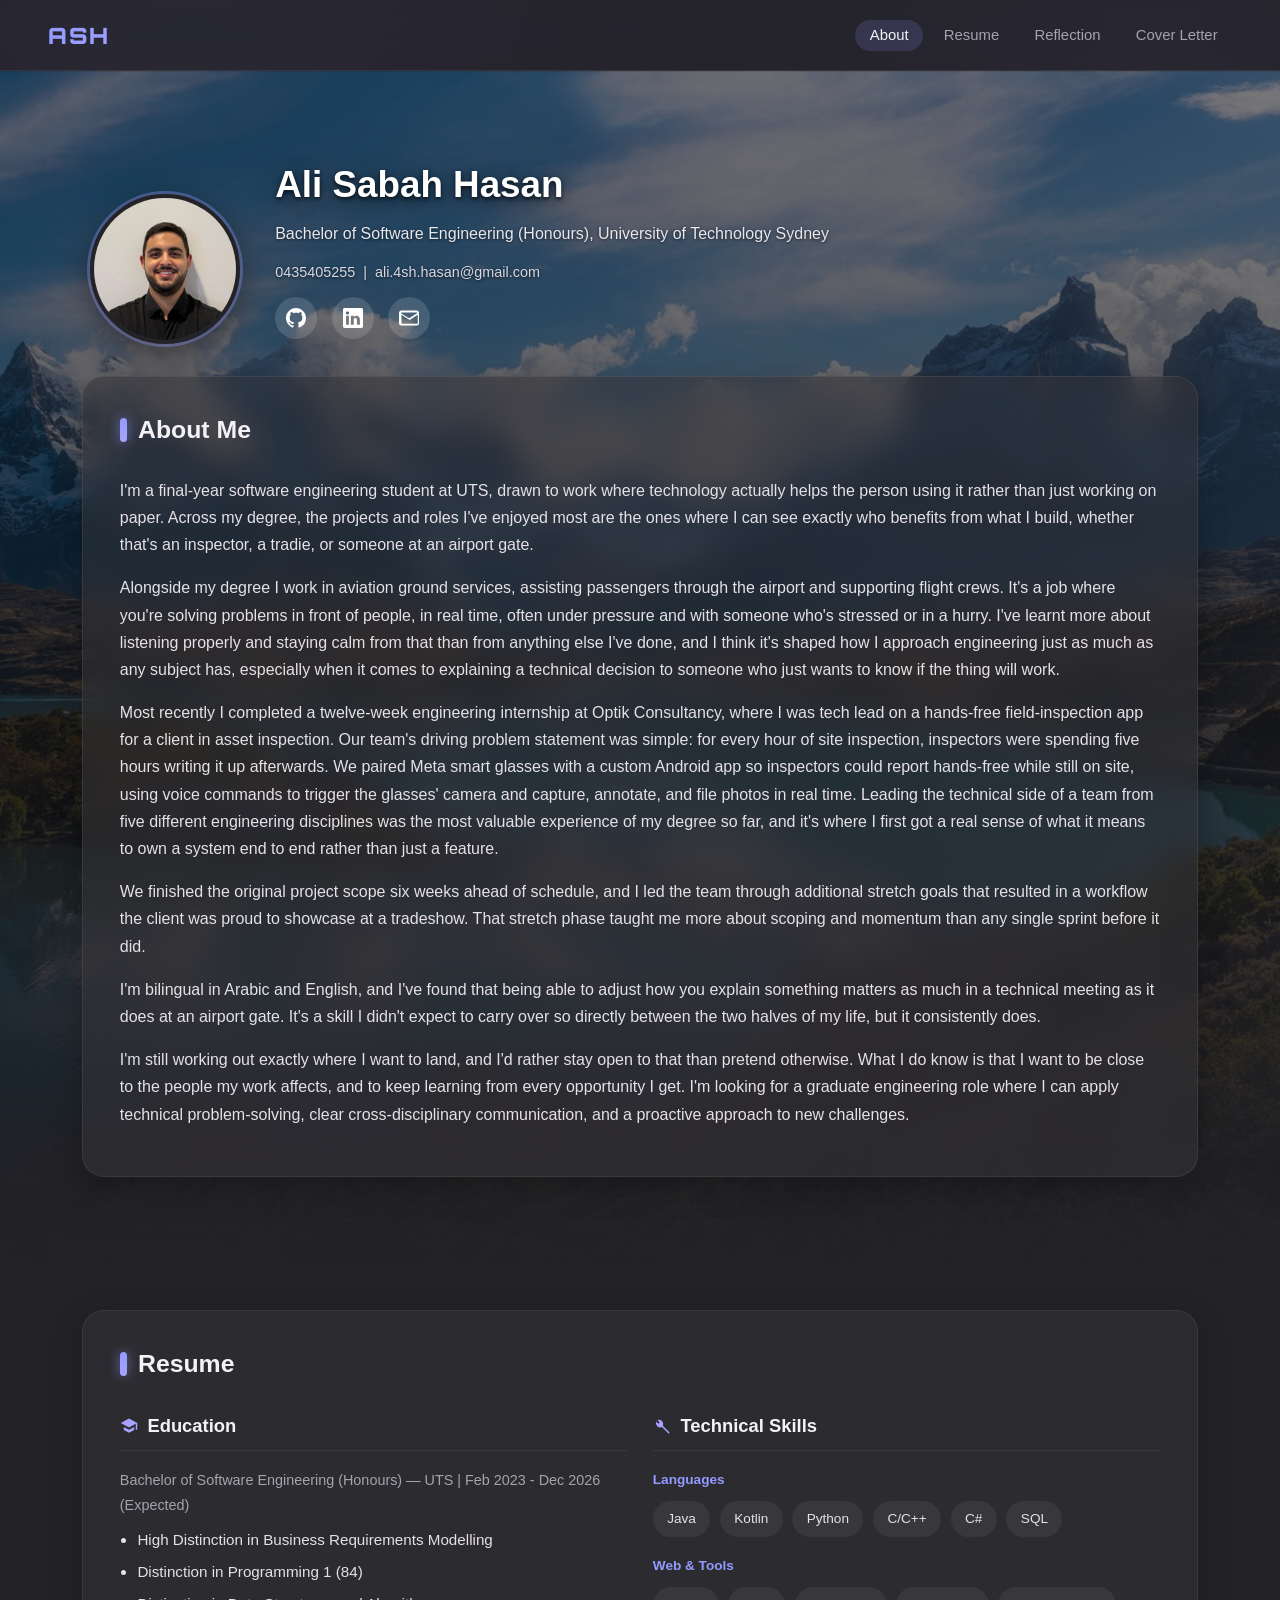
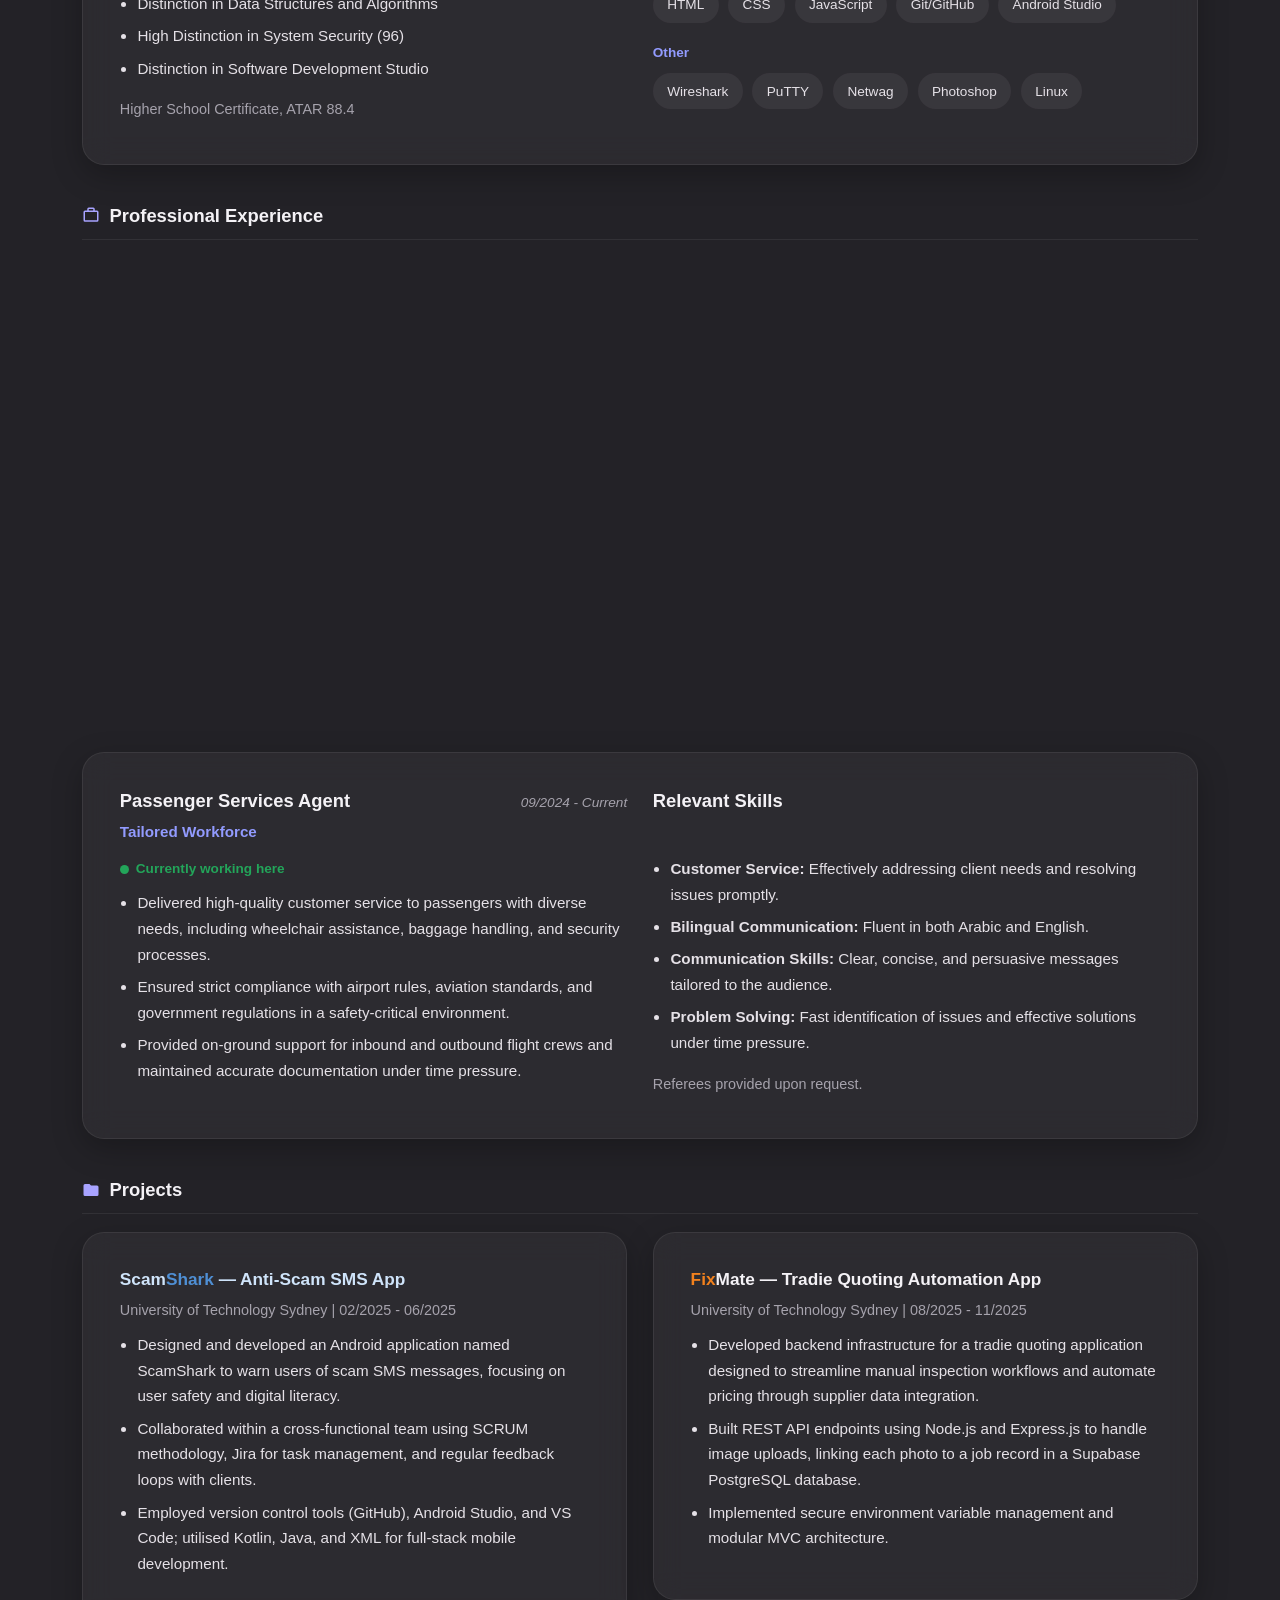
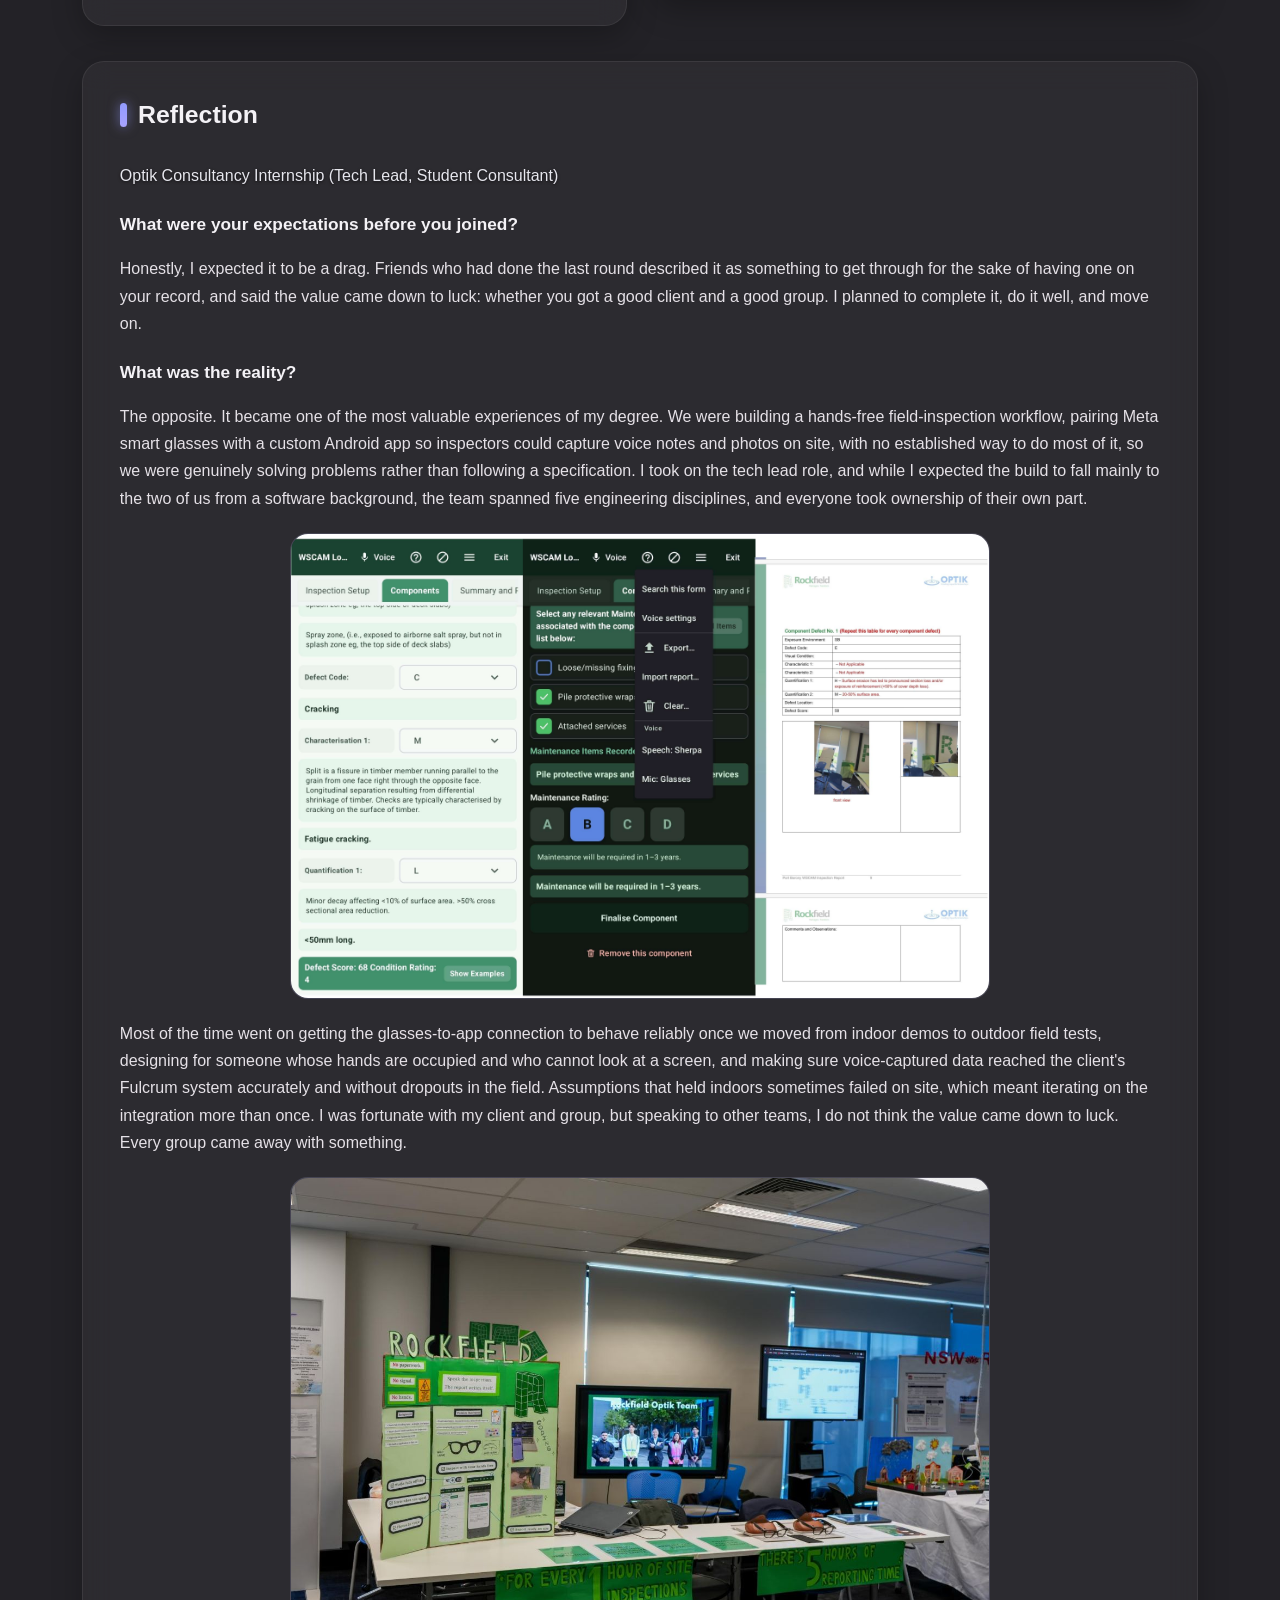
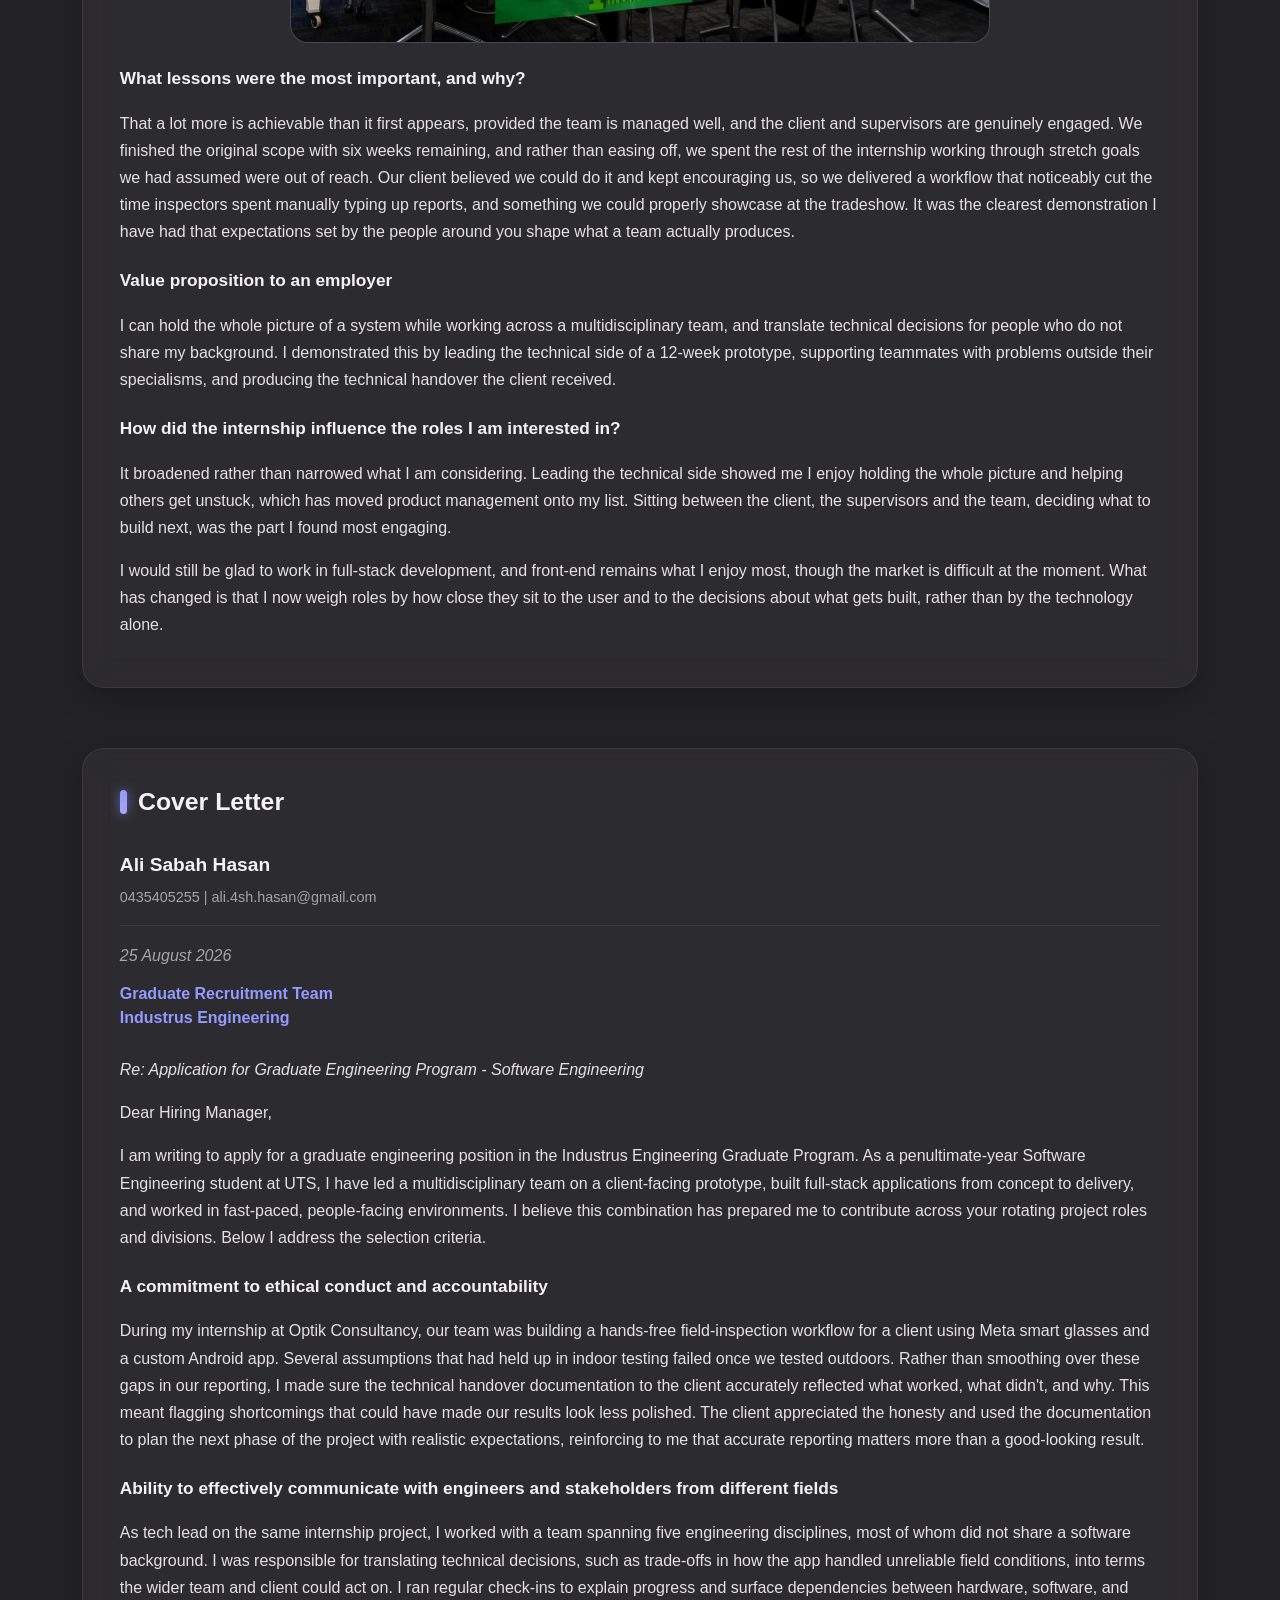
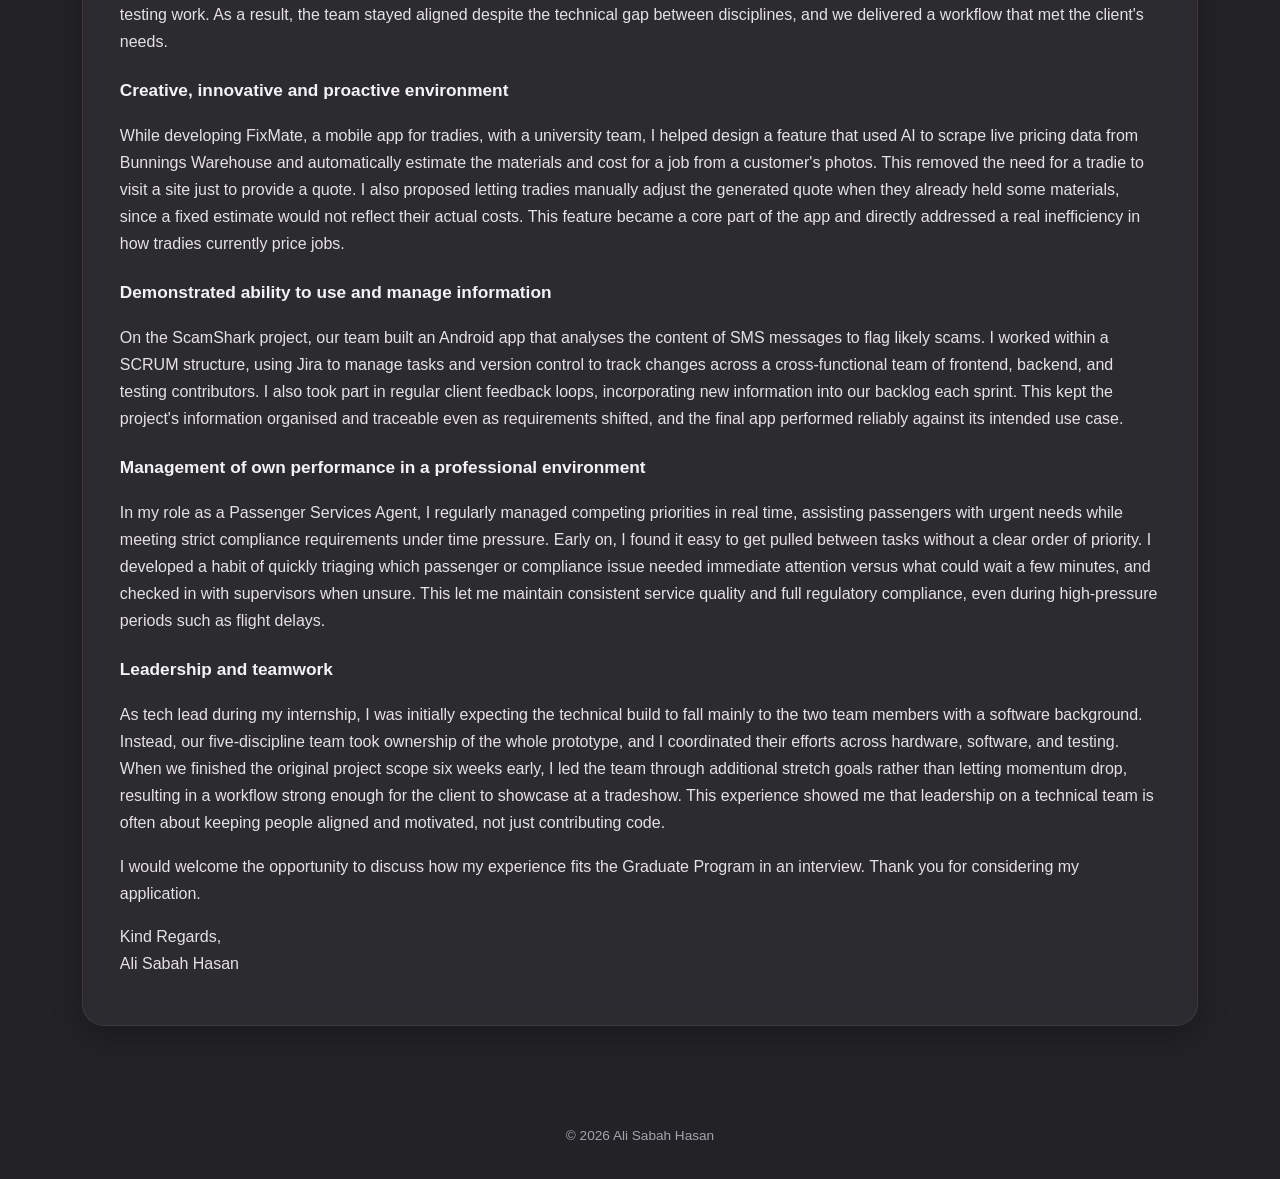
==== commit f70063c7: "project edits" ====
--- a/index.html
+++ b/index.html
@@ -157,7 +157,7 @@
       <h3 class="group-heading"><svg viewBox="0 0 24 24"><path d="M10 4H4a2 2 0 0 0-2 2v12a2 2 0 0 0 2 2h16a2 2 0 0 0 2-2V8a2 2 0 0 0-2-2h-8l-2-2z"/></svg>Projects</h3>
       <div class="grid-2">
         <div class="card">
-          <h3 class="project-title-scamshark">Scam<span>Shark</span> (Anti-Scam SMS App)</h3>
+          <h3 class="project-title-scamshark">Scam<span>Shark</span> &mdash; Anti-Scam SMS App</h3>
           <p class="meta">University of Technology Sydney | 02/2025 - 06/2025</p>
           <ul class="bullets">
             <li>Designed and developed an Android application named ScamShark to warn users of scam SMS messages, focusing on user safety and digital literacy.</li>
@@ -170,8 +170,7 @@
           <p class="meta">University of Technology Sydney | 08/2025 - 11/2025</p>
           <ul class="bullets">
             <li>Developed backend infrastructure for a tradie quoting application designed to streamline manual inspection workflows and automate pricing through supplier data integration.</li>
-            <li>Built RESTful API endpoints using Node.js and Express.js to handle image uploads, linking each photo to a job record in a Supabase PostgreSQL database.</li>
-            <li>Integrated Supabase Storage Buckets for scalable cloud-based image management.</li>
+            <li>Built REST API endpoints using Node.js and Express.js to handle image uploads, linking each photo to a job record in a Supabase PostgreSQL database.</li>
             <li>Implemented secure environment variable management and modular MVC architecture.</li>
           </ul>
         </div>
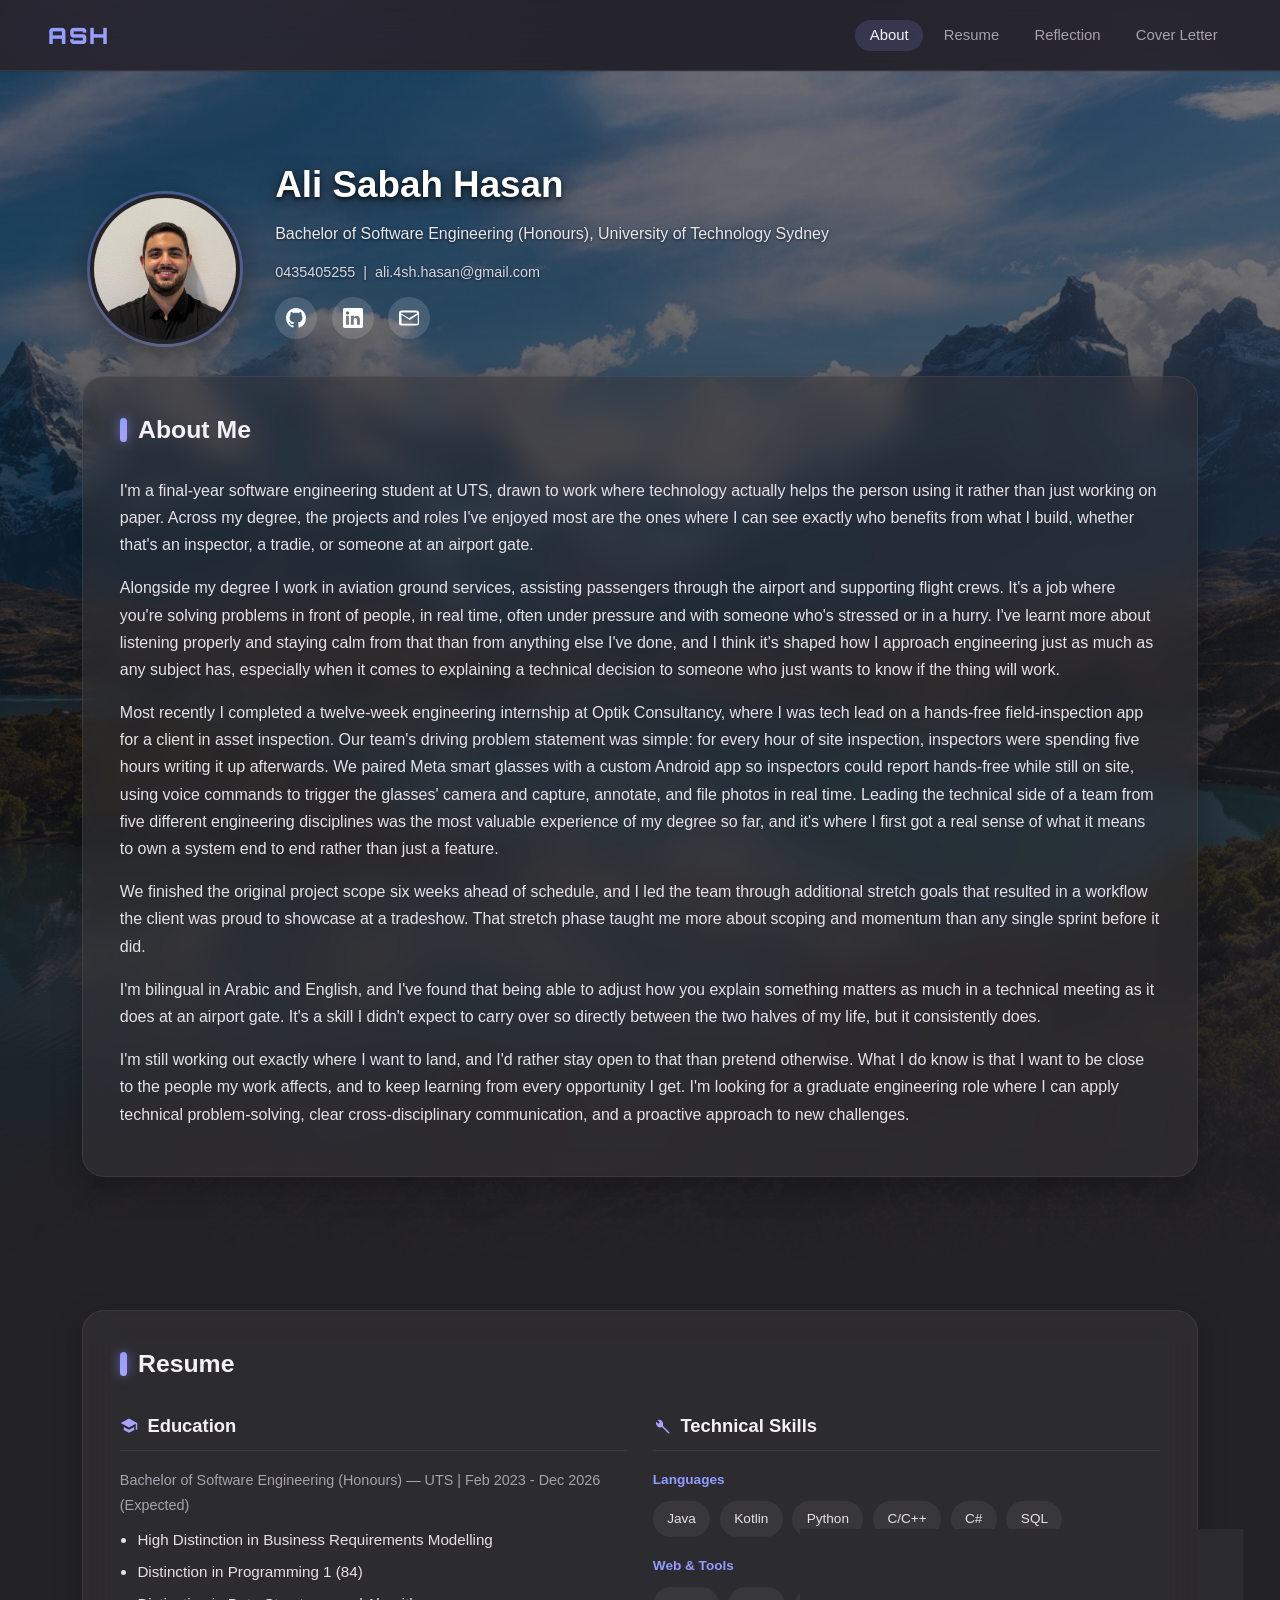
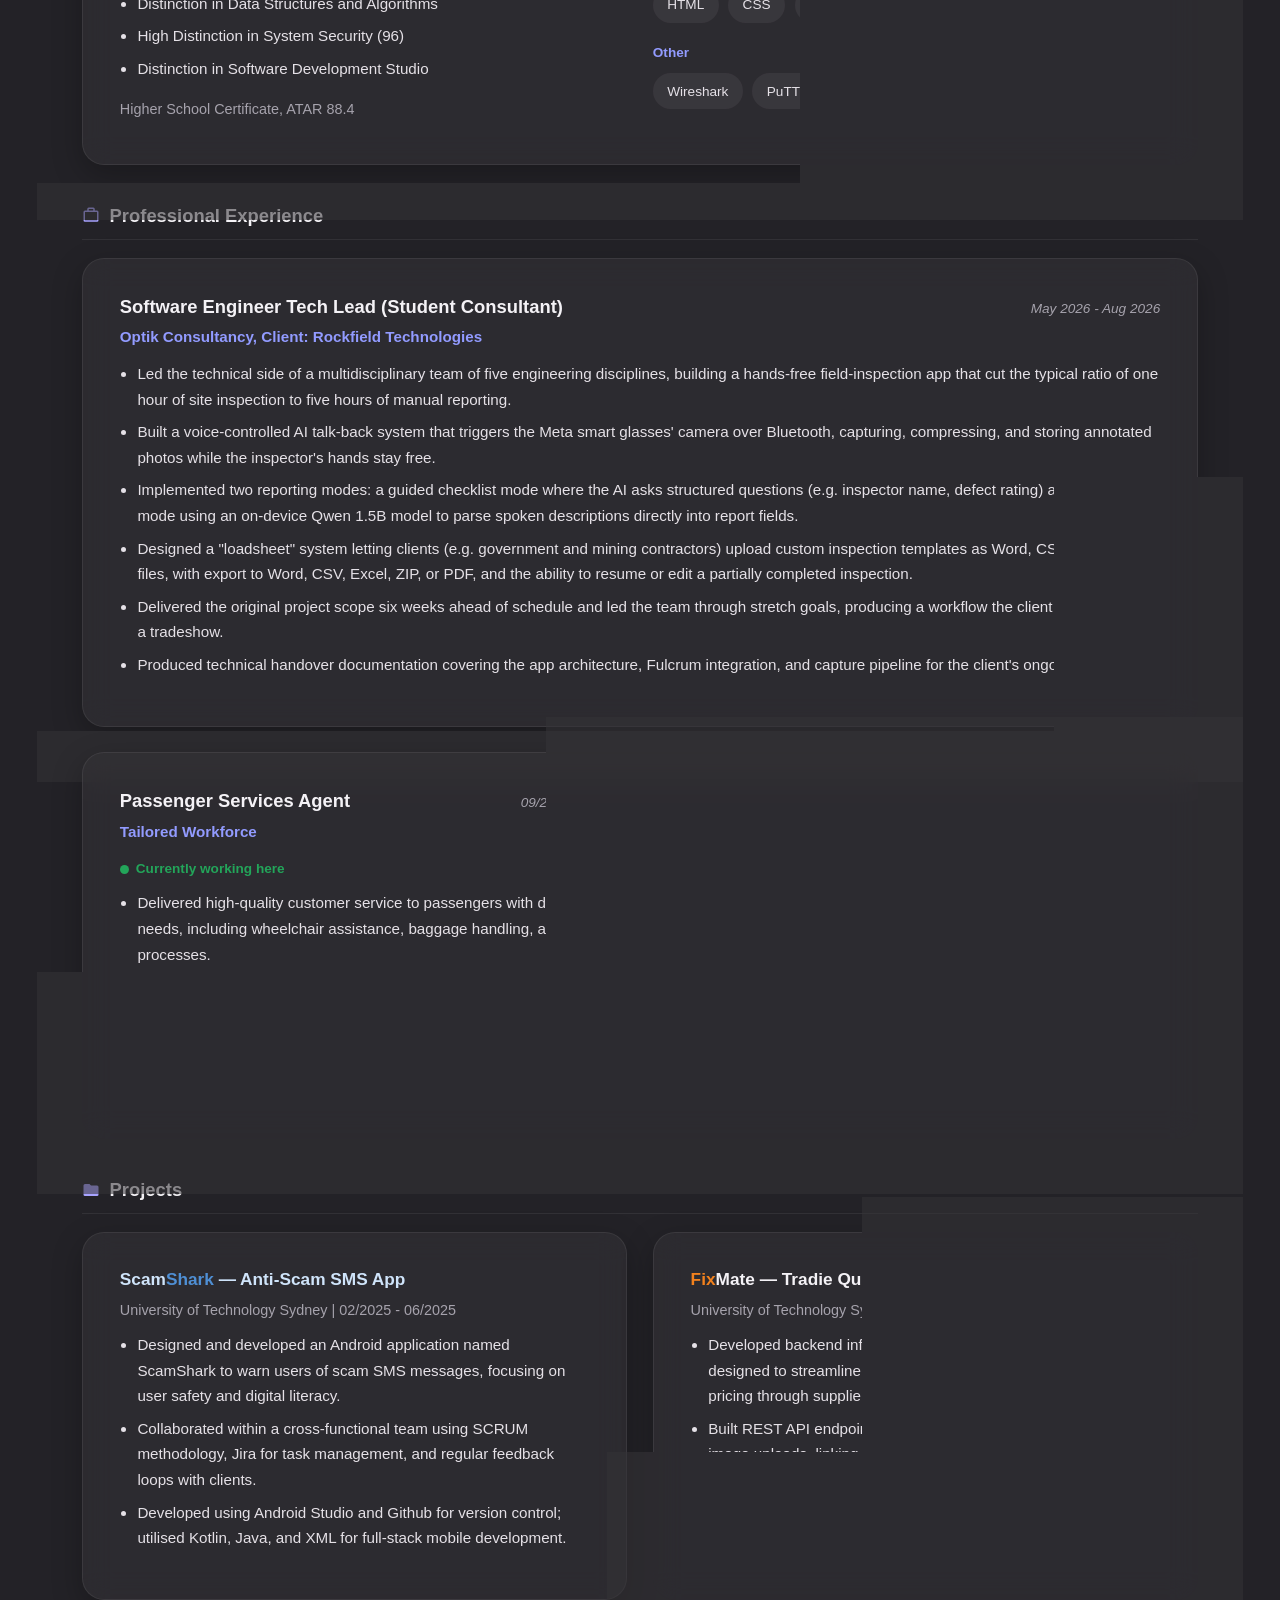
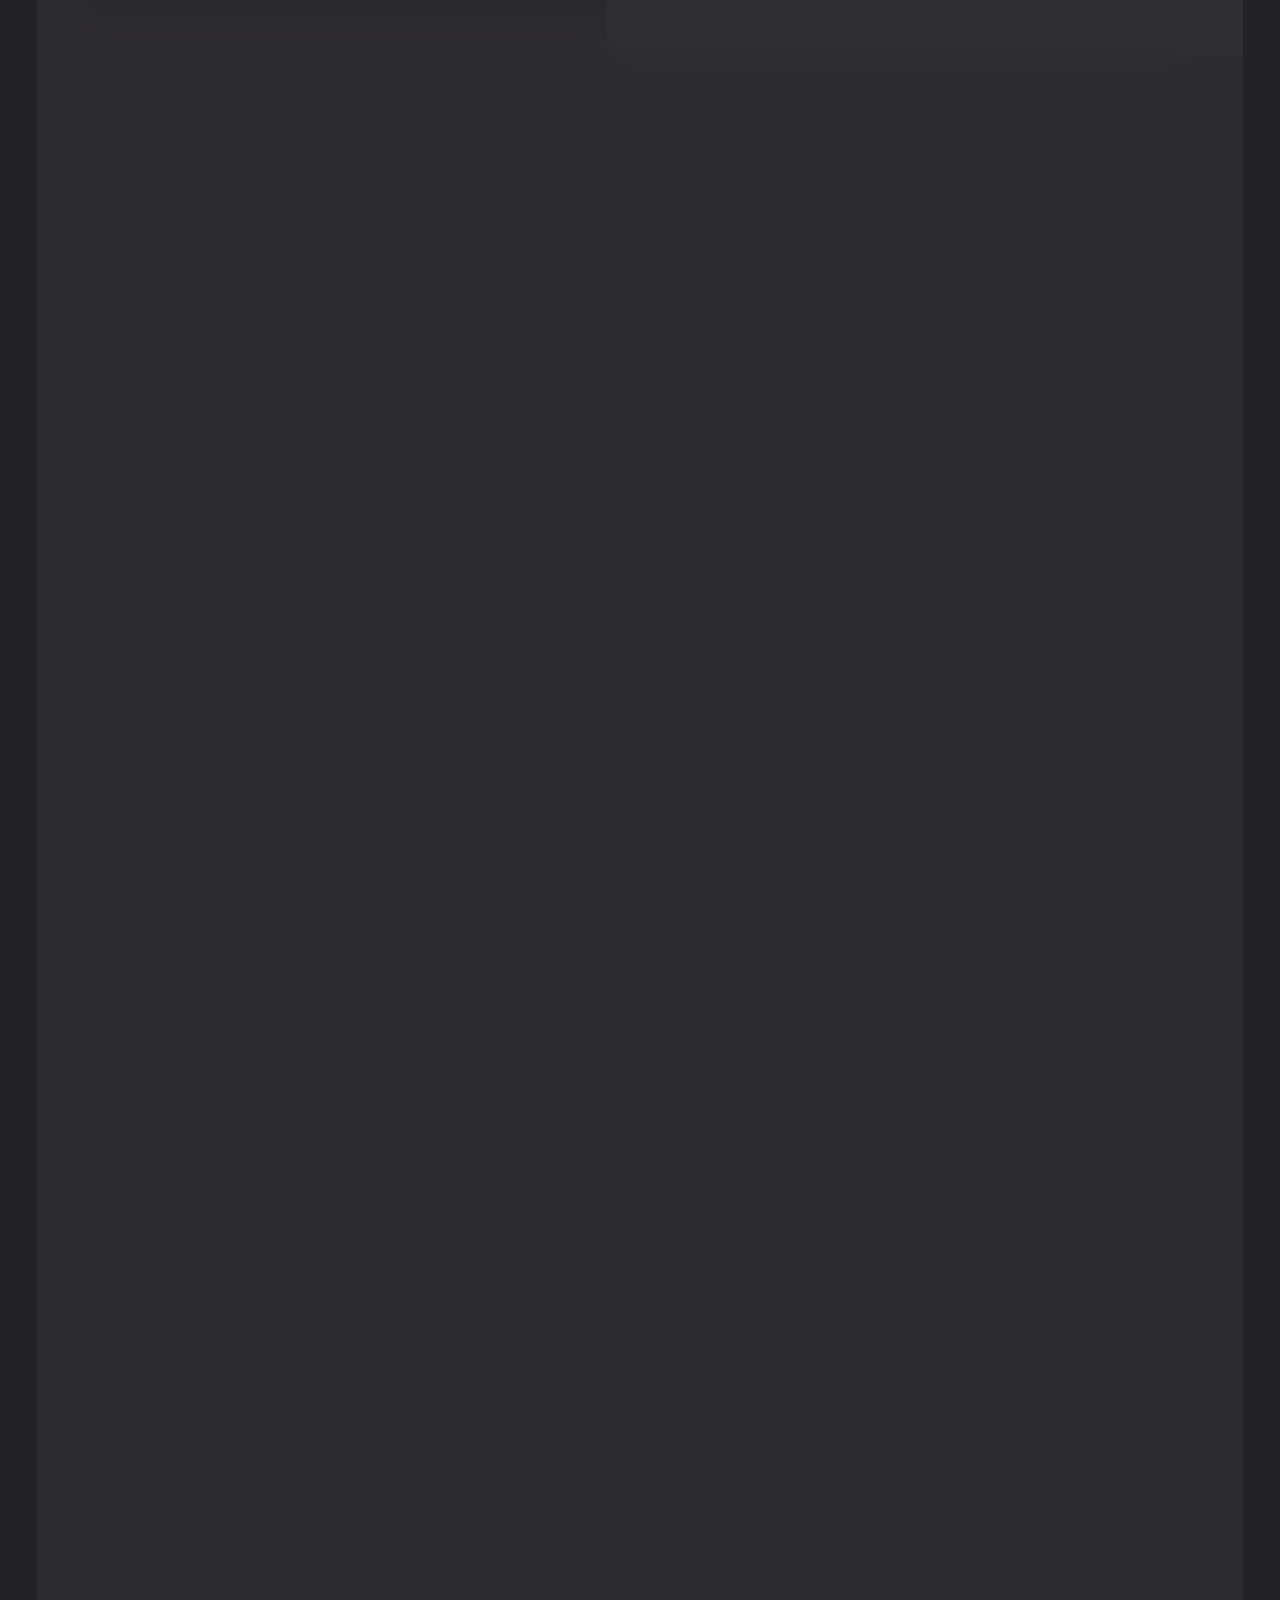
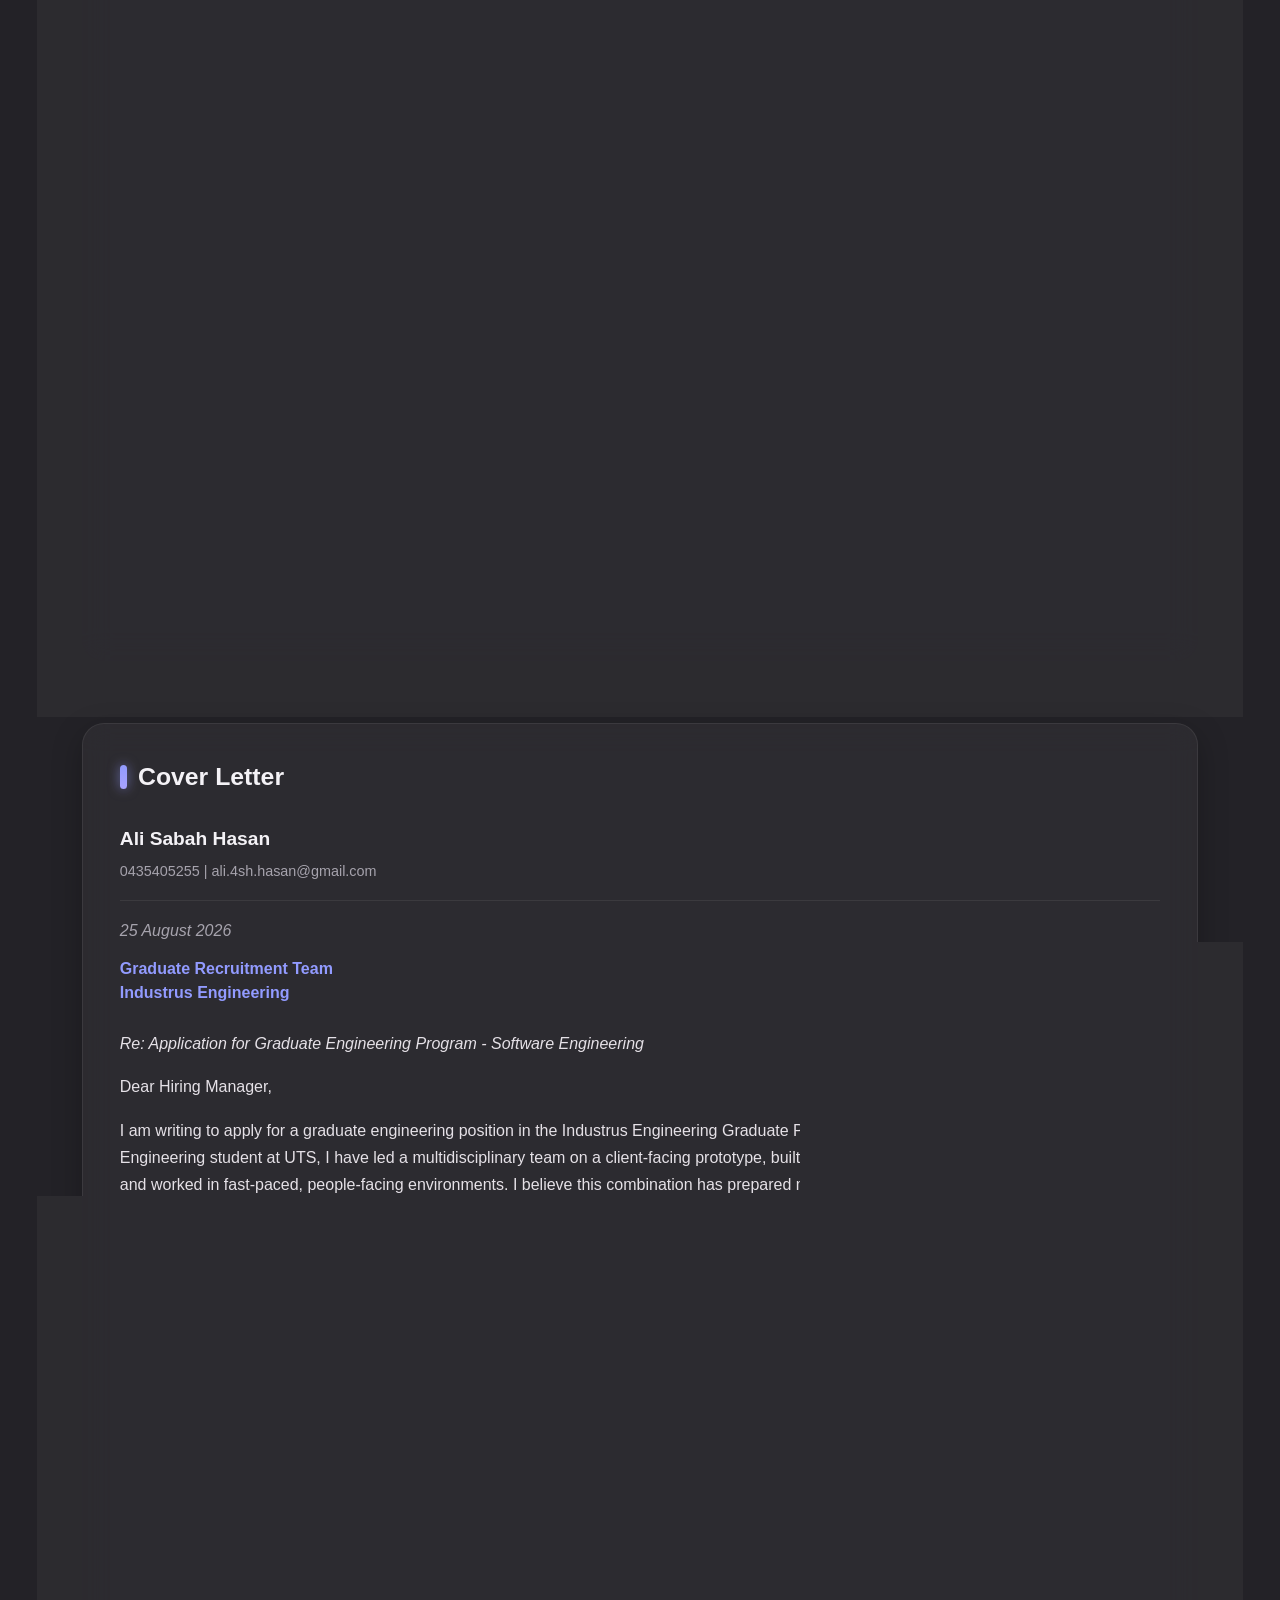
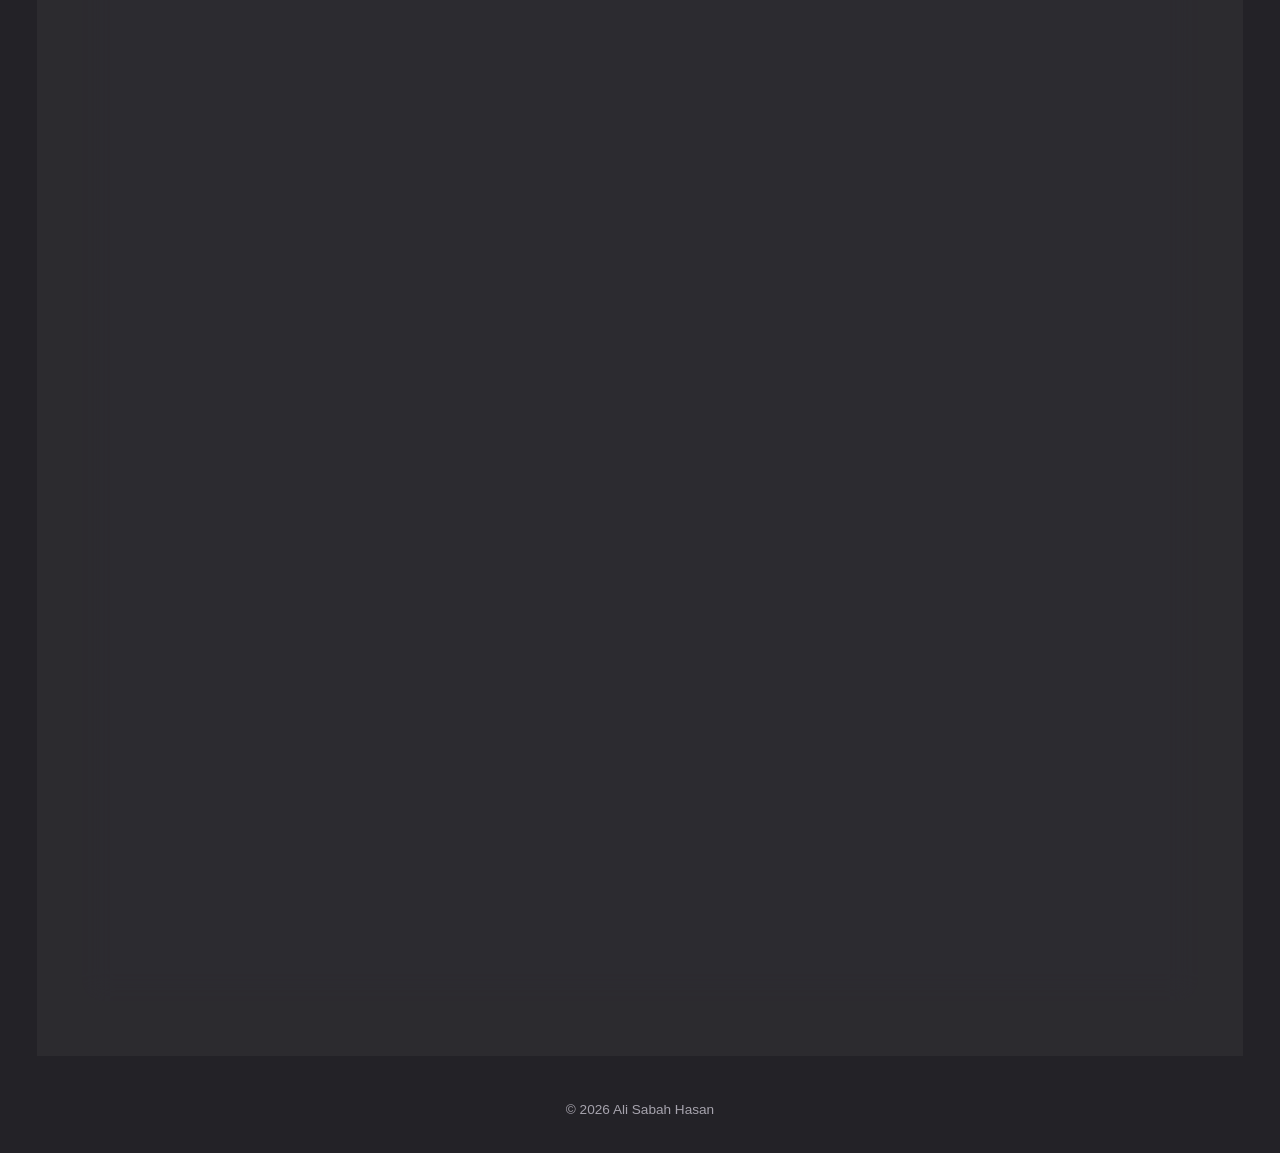
==== commit ebe4fc37: "scamshark edits" ====
--- a/index.html
+++ b/index.html
@@ -162,7 +162,7 @@
           <ul class="bullets">
             <li>Designed and developed an Android application named ScamShark to warn users of scam SMS messages, focusing on user safety and digital literacy.</li>
             <li>Collaborated within a cross-functional team using SCRUM methodology, Jira for task management, and regular feedback loops with clients.</li>
-            <li>Employed version control tools (GitHub), Android Studio, and VS Code; utilised Kotlin, Java, and XML for full-stack mobile development.</li>
+            <li>Developed using Android Studio and Github for version control; utilised Kotlin, Java, and XML for full-stack mobile development.</li>
           </ul>
         </div>
         <div class="card">
